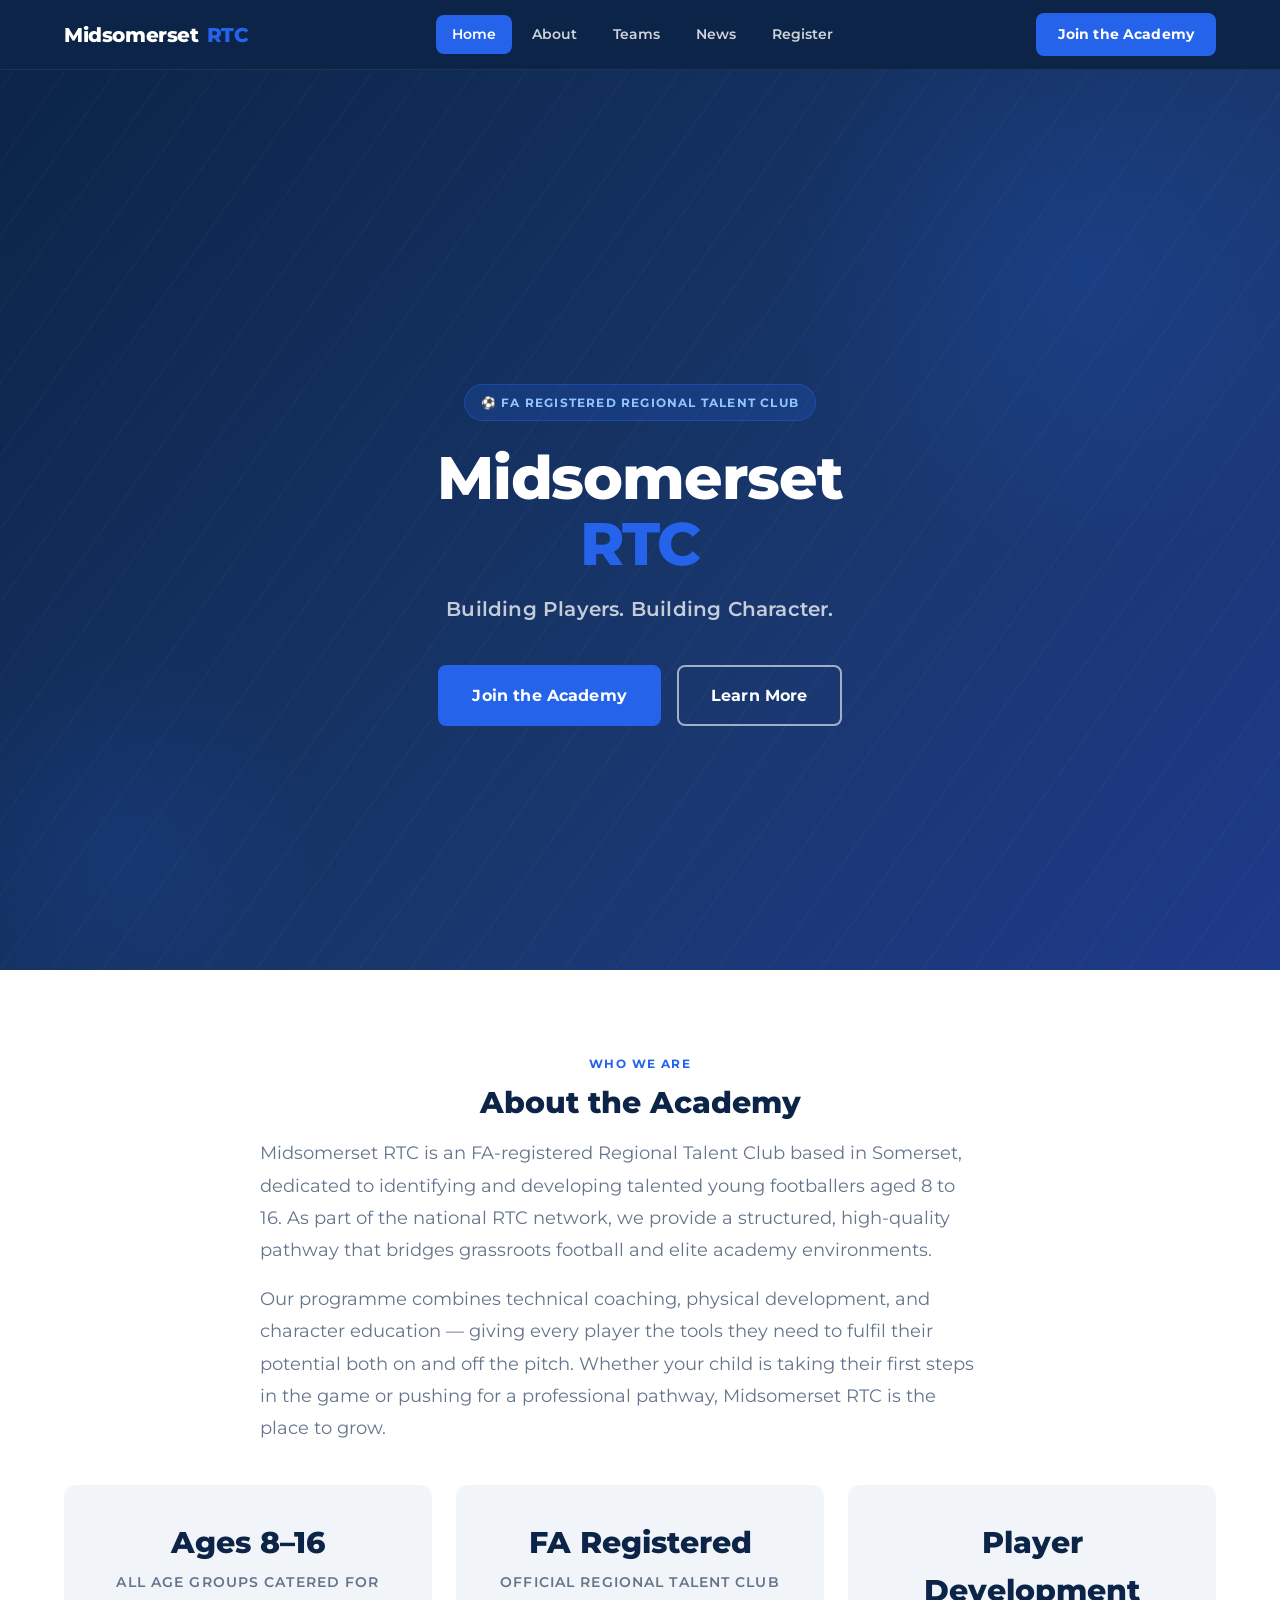
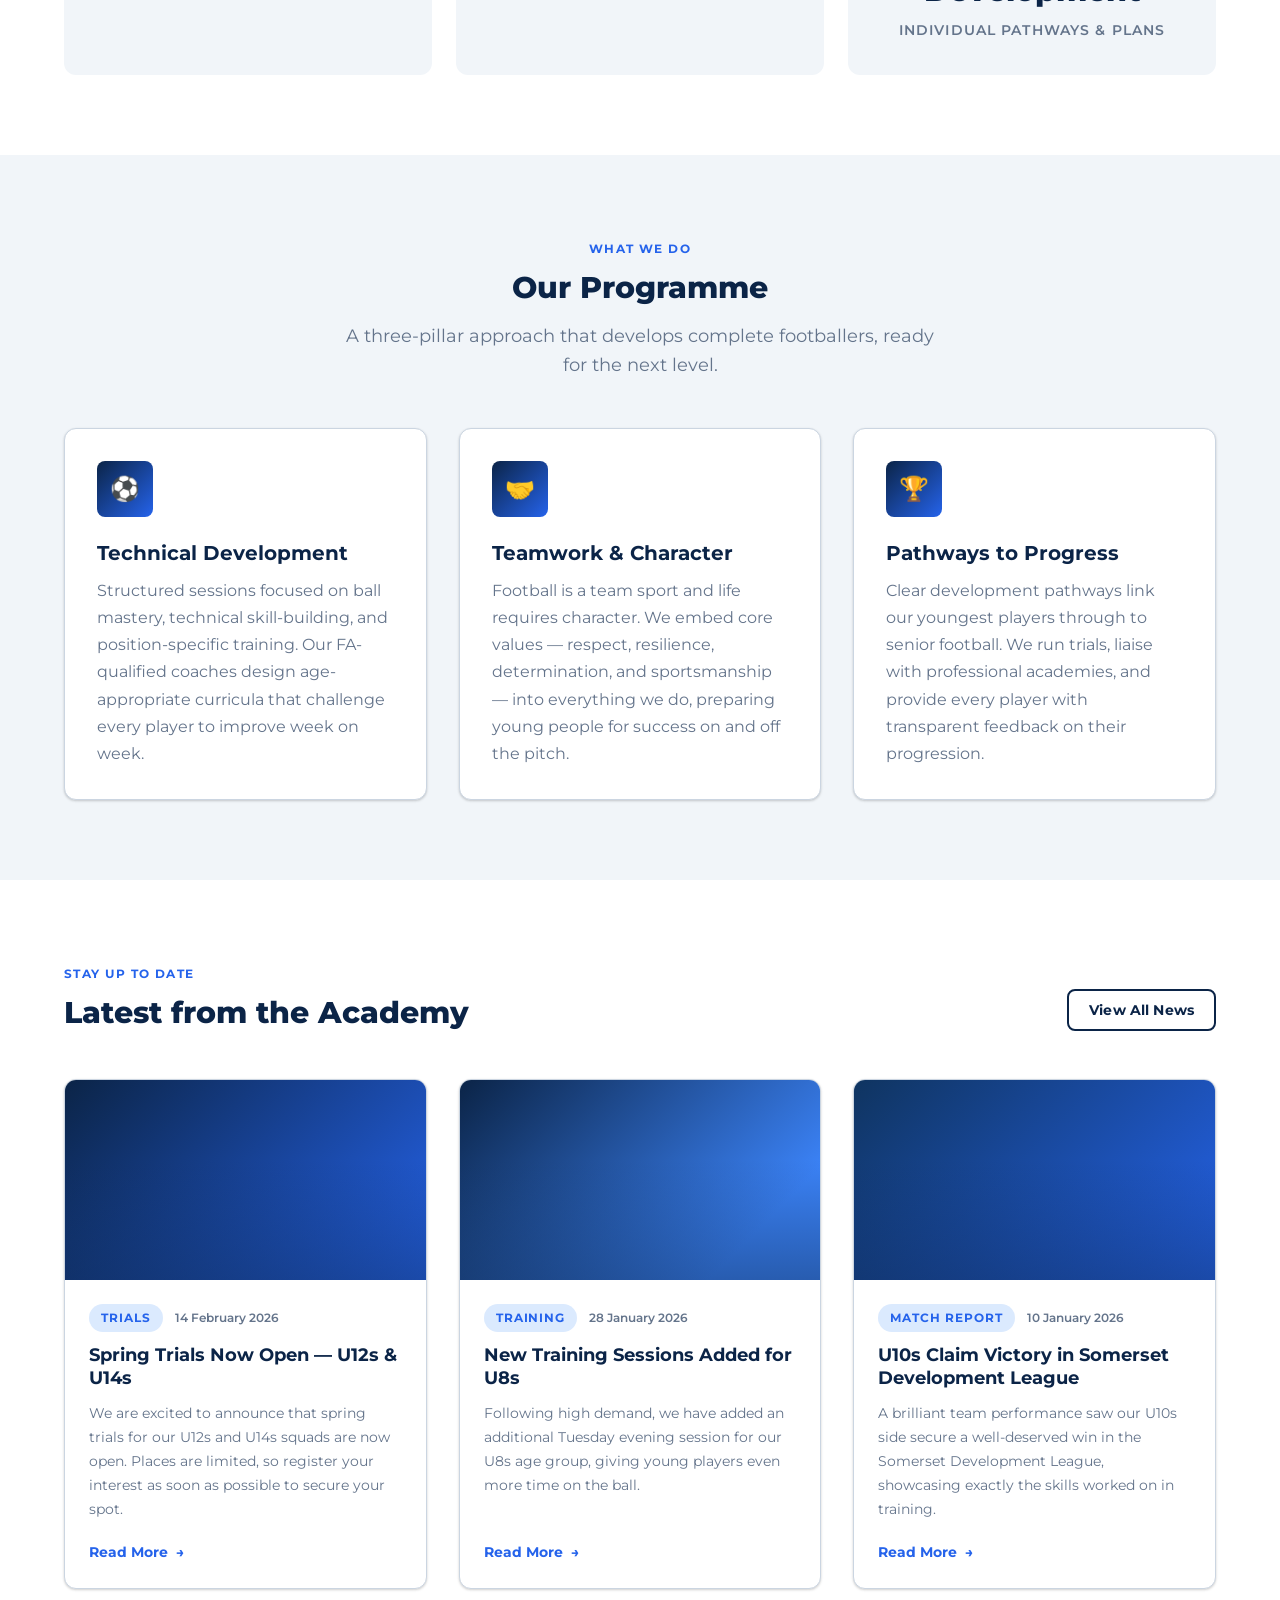
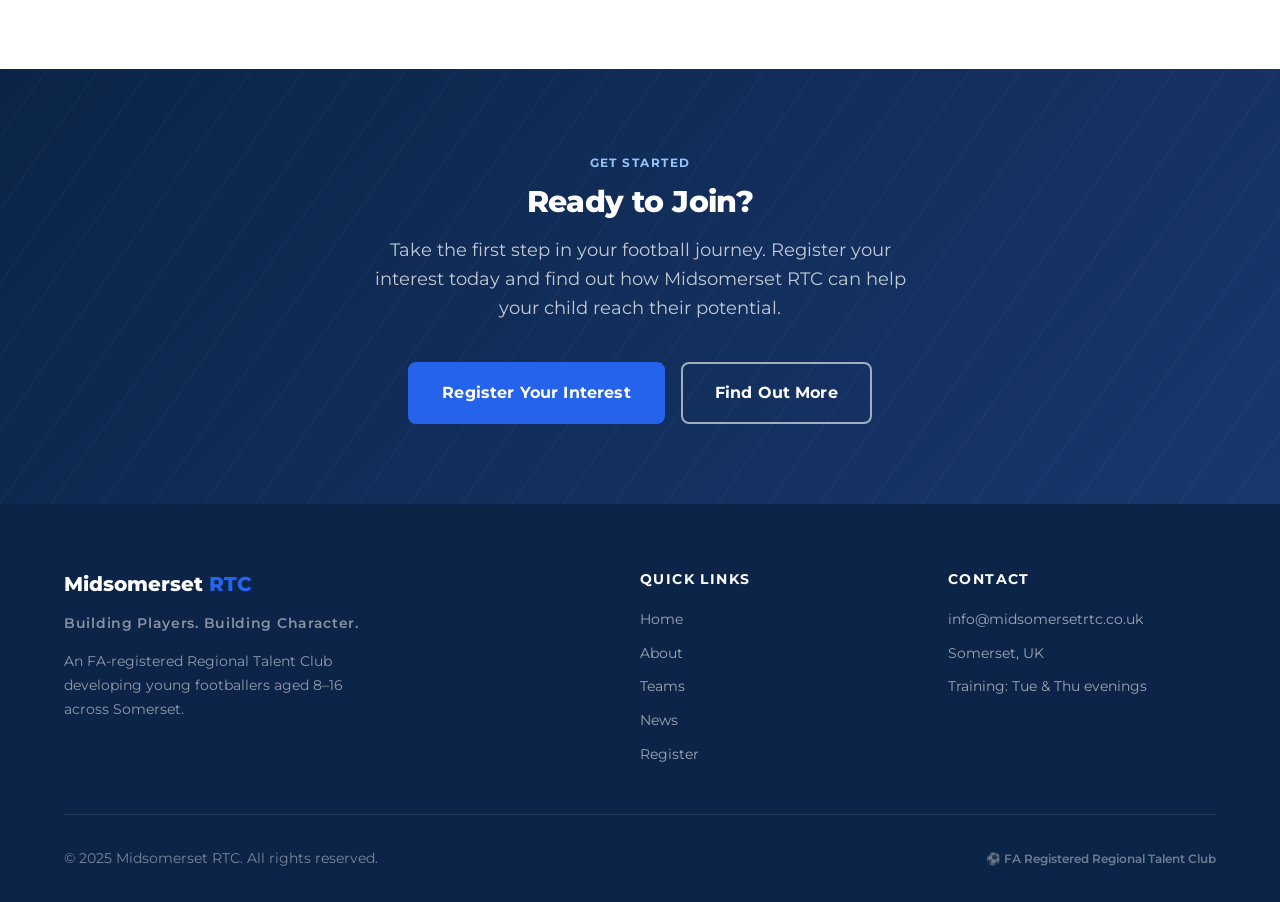
==== index.html @ 8e9b7d21 "Initial commit: Midsomerset RTC website Complete multi-page website for Midsomerset RTC junior footb" ====
<!DOCTYPE html>
<html lang="en">
<head>
  <meta charset="UTF-8" />
  <meta name="viewport" content="width=device-width, initial-scale=1.0" />
  <meta name="description" content="Midsomerset RTC is an FA-registered Regional Talent Club developing young footballers aged 8–16 across Somerset. Building Players. Building Character." />
  <title>Midsomerset RTC — Building Players. Building Character.</title>
  <link rel="stylesheet" href="styles.css" />
</head>
<body>

  <!-- ===================== NAVBAR ===================== -->
  <header>
    <nav class="navbar" role="navigation" aria-label="Main navigation">
      <div class="navbar__inner">
        <a href="index.html" class="navbar__logo">Midsomerset <span>RTC</span></a>

        <ul class="navbar__nav" role="list">
          <li><a href="index.html"   class="navbar__link">Home</a></li>
          <li><a href="about.html"   class="navbar__link">About</a></li>
          <li><a href="teams.html"   class="navbar__link">Teams</a></li>
          <li><a href="news.html"    class="navbar__link">News</a></li>
          <li><a href="contact.html" class="navbar__link">Register</a></li>
        </ul>

        <div class="navbar__cta">
          <a href="contact.html" class="btn-primary btn-sm">Join the Academy</a>
        </div>

        <button
          class="navbar__hamburger"
          aria-label="Toggle mobile menu"
          aria-expanded="false"
          aria-controls="mobile-menu"
        >
          <span></span>
          <span></span>
          <span></span>
        </button>
      </div>
    </nav>

    <!-- Mobile menu -->
    <div id="mobile-menu" class="navbar__mobile-menu" role="menu">
      <a href="index.html"   class="navbar__link" role="menuitem">Home</a>
      <a href="about.html"   class="navbar__link" role="menuitem">About</a>
      <a href="teams.html"   class="navbar__link" role="menuitem">Teams</a>
      <a href="news.html"    class="navbar__link" role="menuitem">News</a>
      <a href="contact.html" class="navbar__link" role="menuitem">Register</a>
      <a href="contact.html" class="btn-primary">Join the Academy</a>
    </div>
  </header>

  <main>

    <!-- ===================== HERO ===================== -->
    <section class="hero" aria-label="Hero">
      <div class="hero__bg"></div>
      <div class="hero__glow"></div>
      <div class="hero__glow hero__glow--2"></div>

      <div class="container">
        <div class="hero__content">
          <div class="hero__badge">&#9917; FA Registered Regional Talent Club</div>

          <h1 class="hero__title">
            Midsomerset
            <span>RTC</span>
          </h1>

          <p class="hero__tagline">Building Players. Building Character.</p>

          <div class="hero__ctas">
            <a href="contact.html" class="btn-primary">Join the Academy</a>
            <a href="about.html"   class="btn-outline">Learn More</a>
          </div>
        </div>
      </div>
    </section>

    <!-- ===================== ABOUT THE ACADEMY ===================== -->
    <section class="section" id="about">
      <div class="container">
        <div class="text-center">
          <span class="section-label">Who We Are</span>
          <h2 class="section-title">About the Academy</h2>
        </div>

        <div style="max-width: 760px; margin-inline: auto; margin-bottom: var(--space-6);">
          <p class="intro-text">
            Midsomerset RTC is an FA-registered Regional Talent Club based in Somerset, dedicated to
            identifying and developing talented young footballers aged 8 to 16. As part of the
            national RTC network, we provide a structured, high-quality pathway that bridges grassroots
            football and elite academy environments.
          </p>
          <p class="intro-text" style="margin-top: var(--space-4);">
            Our programme combines technical coaching, physical development, and character education —
            giving every player the tools they need to fulfil their potential both on and off the pitch.
            Whether your child is taking their first steps in the game or pushing for a professional
            pathway, Midsomerset RTC is the place to grow.
          </p>
        </div>

        <div class="stats-row">
          <div class="stat-box">
            <div class="stat-box__value">Ages 8–16</div>
            <div class="stat-box__label">All Age Groups Catered For</div>
          </div>
          <div class="stat-box">
            <div class="stat-box__value">FA Registered</div>
            <div class="stat-box__label">Official Regional Talent Club</div>
          </div>
          <div class="stat-box">
            <div class="stat-box__value">Player Development</div>
            <div class="stat-box__label">Individual Pathways &amp; Plans</div>
          </div>
        </div>
      </div>
    </section>

    <!-- ===================== OUR PROGRAMME ===================== -->
    <section class="section section--grey" id="programme">
      <div class="container">
        <div class="text-center">
          <span class="section-label">What We Do</span>
          <h2 class="section-title">Our Programme</h2>
          <p class="section-subtitle">
            A three-pillar approach that develops complete footballers, ready for the next level.
          </p>
        </div>

        <div class="grid-3">
          <div class="card">
            <div class="card__icon" aria-hidden="true">&#9917;</div>
            <h3 class="card__title">Technical Development</h3>
            <p class="card__text">
              Structured sessions focused on ball mastery, technical skill-building, and position-specific
              training. Our FA-qualified coaches design age-appropriate curricula that challenge every
              player to improve week on week.
            </p>
          </div>

          <div class="card">
            <div class="card__icon" aria-hidden="true">&#129309;</div>
            <h3 class="card__title">Teamwork &amp; Character</h3>
            <p class="card__text">
              Football is a team sport and life requires character. We embed core values — respect,
              resilience, determination, and sportsmanship — into everything we do, preparing young
              people for success on and off the pitch.
            </p>
          </div>

          <div class="card">
            <div class="card__icon" aria-hidden="true">&#127942;</div>
            <h3 class="card__title">Pathways to Progress</h3>
            <p class="card__text">
              Clear development pathways link our youngest players through to senior football.
              We run trials, liaise with professional academies, and provide every player with
              transparent feedback on their progression.
            </p>
          </div>
        </div>
      </div>
    </section>

    <!-- ===================== LATEST NEWS ===================== -->
    <section class="section" id="news">
      <div class="container">
        <div style="display: flex; align-items: flex-end; justify-content: space-between; flex-wrap: wrap; gap: var(--space-4); margin-bottom: var(--space-12);">
          <div>
            <span class="section-label">Stay Up to Date</span>
            <h2 class="section-title" style="margin-bottom: 0;">Latest from the Academy</h2>
          </div>
          <a href="news.html" class="btn-outline--dark btn-outline btn-sm">View All News</a>
        </div>

        <div class="news-grid" style="grid-template-columns: 1fr;">
          <!-- News preview cards — 3 items on home page -->
          <div style="display: grid; grid-template-columns: 1fr; gap: var(--space-8);" class="home-news-grid">

            <article class="news-card">
              <div class="news-card__image news-card__image--variant-1" aria-hidden="true"></div>
              <div class="news-card__body">
                <div class="news-card__meta">
                  <span class="news-card__tag">Trials</span>
                  <time class="news-card__date" datetime="2026-02-14">14 February 2026</time>
                </div>
                <h3 class="news-card__title">Spring Trials Now Open — U12s &amp; U14s</h3>
                <p class="news-card__excerpt">
                  We are excited to announce that spring trials for our U12s and U14s squads are now open.
                  Places are limited, so register your interest as soon as possible to secure your spot.
                </p>
                <a href="news.html" class="news-card__link">Read More</a>
              </div>
            </article>

            <article class="news-card">
              <div class="news-card__image news-card__image--variant-3" aria-hidden="true"></div>
              <div class="news-card__body">
                <div class="news-card__meta">
                  <span class="news-card__tag">Training</span>
                  <time class="news-card__date" datetime="2026-01-28">28 January 2026</time>
                </div>
                <h3 class="news-card__title">New Training Sessions Added for U8s</h3>
                <p class="news-card__excerpt">
                  Following high demand, we have added an additional Tuesday evening session for our
                  U8s age group, giving young players even more time on the ball.
                </p>
                <a href="news.html" class="news-card__link">Read More</a>
              </div>
            </article>

            <article class="news-card">
              <div class="news-card__image news-card__image--variant-5" aria-hidden="true"></div>
              <div class="news-card__body">
                <div class="news-card__meta">
                  <span class="news-card__tag">Match Report</span>
                  <time class="news-card__date" datetime="2026-01-10">10 January 2026</time>
                </div>
                <h3 class="news-card__title">U10s Claim Victory in Somerset Development League</h3>
                <p class="news-card__excerpt">
                  A brilliant team performance saw our U10s side secure a well-deserved win in
                  the Somerset Development League, showcasing exactly the skills worked on in training.
                </p>
                <a href="news.html" class="news-card__link">Read More</a>
              </div>
            </article>

          </div>
        </div>
      </div>
    </section>

    <!-- ===================== CTA STRIP ===================== -->
    <section class="cta-strip" aria-label="Join the Academy">
      <div class="container">
        <div class="cta-strip__content">
          <span class="section-label" style="color: #93c5fd;">Get Started</span>
          <h2 class="cta-strip__title">Ready to Join?</h2>
          <p class="cta-strip__text">
            Take the first step in your football journey. Register your interest today and
            find out how Midsomerset RTC can help your child reach their potential.
          </p>
          <div class="cta-strip__buttons">
            <a href="contact.html" class="btn-primary">Register Your Interest</a>
            <a href="about.html"   class="btn-outline">Find Out More</a>
          </div>
        </div>
      </div>
    </section>

  </main>

  <!-- ===================== FOOTER ===================== -->
  <footer class="footer" role="contentinfo">
    <div class="container">
      <div class="footer__top">
        <div class="footer__brand">
          <div class="footer__logo">Midsomerset <span>RTC</span></div>
          <div class="footer__tagline">Building Players. Building Character.</div>
          <p class="footer__desc">
            An FA-registered Regional Talent Club developing young footballers aged
            8–16 across Somerset.
          </p>
        </div>

        <div>
          <div class="footer__nav-title">Quick Links</div>
          <ul class="footer__nav-links" role="list">
            <li><a href="index.html"   class="footer__nav-link">Home</a></li>
            <li><a href="about.html"   class="footer__nav-link">About</a></li>
            <li><a href="teams.html"   class="footer__nav-link">Teams</a></li>
            <li><a href="news.html"    class="footer__nav-link">News</a></li>
            <li><a href="contact.html" class="footer__nav-link">Register</a></li>
          </ul>
        </div>

        <div>
          <div class="footer__nav-title">Contact</div>
          <ul class="footer__nav-links" role="list">
            <li><a href="mailto:info@midsomersetrtc.co.uk" class="footer__nav-link">info@midsomersetrtc.co.uk</a></li>
            <li><span class="footer__nav-link" style="cursor: default;">Somerset, UK</span></li>
            <li><span class="footer__nav-link" style="cursor: default;">Training: Tue &amp; Thu evenings</span></li>
          </ul>
        </div>
      </div>

      <div class="footer__bottom">
        <p class="footer__copy">&copy; 2025 Midsomerset RTC. All rights reserved.</p>
        <span class="footer__badge">&#9917; FA Registered Regional Talent Club</span>
      </div>
    </div>
  </footer>

  <style>
    @media (min-width: 768px) {
      .home-news-grid {
        grid-template-columns: repeat(3, 1fr) !important;
      }
    }
  </style>

  <script src="script.js"></script>
</body>
</html>
---- styles.css ----
/* ============================================================
   Midsomerset RTC — styles.css
   ============================================================ */

/* ── Google Fonts ── */
@import url('https://fonts.googleapis.com/css2?family=Montserrat:wght@400;600;700;800&display=swap');

/* ── CSS Custom Properties ── */
:root {
  /* Colours */
  --color-navy-deep:  #0B2447;
  --color-navy-mid:   #19376D;
  --color-blue:       #2563EB;
  --color-black:      #0a0a0a;
  --color-white:      #FFFFFF;
  --color-grey-light: #F1F5F9;
  --color-grey-mid:   #CBD5E1;
  --color-grey-text:  #64748B;
  --color-blue-light: #DBEAFE;

  /* Typography */
  --font-family: 'Montserrat', sans-serif;
  --font-size-xs:   0.75rem;
  --font-size-sm:   0.875rem;
  --font-size-base: 1rem;
  --font-size-lg:   1.125rem;
  --font-size-xl:   1.25rem;
  --font-size-2xl:  1.5rem;
  --font-size-3xl:  1.875rem;
  --font-size-4xl:  2.25rem;
  --font-size-5xl:  3rem;
  --font-size-6xl:  3.75rem;

  /* Spacing */
  --space-1:  0.25rem;
  --space-2:  0.5rem;
  --space-3:  0.75rem;
  --space-4:  1rem;
  --space-5:  1.25rem;
  --space-6:  1.5rem;
  --space-8:  2rem;
  --space-10: 2.5rem;
  --space-12: 3rem;
  --space-16: 4rem;
  --space-20: 5rem;
  --space-24: 6rem;

  /* Borders */
  --radius-sm:  4px;
  --radius-md:  8px;
  --radius-lg:  12px;
  --radius-xl:  16px;
  --radius-full: 9999px;

  /* Shadows */
  --shadow-sm: 0 1px 3px rgba(0,0,0,0.12), 0 1px 2px rgba(0,0,0,0.08);
  --shadow-md: 0 4px 12px rgba(0,0,0,0.15);
  --shadow-lg: 0 10px 30px rgba(0,0,0,0.2);

  /* Transitions */
  --transition-fast:   150ms ease;
  --transition-normal: 250ms ease;
  --transition-slow:   400ms ease;

  /* Navbar height */
  --navbar-height: 70px;
}

/* ============================================================
   Reset & Base
   ============================================================ */
*, *::before, *::after {
  box-sizing: border-box;
  margin: 0;
  padding: 0;
}

html {
  scroll-behavior: smooth;
  font-size: 16px;
}

body {
  font-family: var(--font-family);
  font-size: var(--font-size-base);
  font-weight: 400;
  line-height: 1.6;
  color: var(--color-black);
  background-color: var(--color-white);
  -webkit-font-smoothing: antialiased;
  -moz-osx-font-smoothing: grayscale;
}

img {
  max-width: 100%;
  height: auto;
  display: block;
}

a {
  color: inherit;
  text-decoration: none;
}

ul, ol {
  list-style: none;
}

button {
  font-family: var(--font-family);
  cursor: pointer;
  border: none;
  background: none;
}

input, textarea, select {
  font-family: var(--font-family);
  font-size: var(--font-size-base);
}

h1, h2, h3, h4, h5, h6 {
  line-height: 1.2;
  font-weight: 700;
}

/* ============================================================
   Utilities
   ============================================================ */
.container {
  width: 100%;
  max-width: 1200px;
  margin-inline: auto;
  padding-inline: var(--space-6);
}

.section {
  padding-block: var(--space-20);
}

.section--grey {
  background-color: var(--color-grey-light);
}

.section--dark {
  background-color: var(--color-navy-deep);
  color: var(--color-white);
}

.section-label {
  display: inline-block;
  font-size: var(--font-size-xs);
  font-weight: 700;
  letter-spacing: 0.12em;
  text-transform: uppercase;
  color: var(--color-blue);
  margin-bottom: var(--space-3);
}

.section--dark .section-label {
  color: var(--color-blue-light);
}

.section-title {
  font-size: var(--font-size-3xl);
  font-weight: 800;
  color: var(--color-navy-deep);
  margin-bottom: var(--space-4);
}

.section--dark .section-title {
  color: var(--color-white);
}

.section-subtitle {
  font-size: var(--font-size-lg);
  color: var(--color-grey-text);
  max-width: 600px;
  margin-bottom: var(--space-12);
}

.section--dark .section-subtitle {
  color: rgba(255,255,255,0.75);
}

.text-center {
  text-align: center;
}

.text-center .section-subtitle {
  margin-inline: auto;
}

/* Grid helpers */
.grid-2 {
  display: grid;
  grid-template-columns: 1fr;
  gap: var(--space-8);
}

.grid-3 {
  display: grid;
  grid-template-columns: 1fr;
  gap: var(--space-8);
}

.grid-4 {
  display: grid;
  grid-template-columns: 1fr;
gap: var(--space-6);
}

/* ============================================================
   Navbar
   ============================================================ */
.navbar {
  position: fixed;
  top: 0;
  left: 0;
  right: 0;
  z-index: 1000;
  height: var(--navbar-height);
  background-color: var(--color-navy-deep);
  border-bottom: 1px solid rgba(255,255,255,0.08);
  transition: box-shadow var(--transition-normal),
              background-color var(--transition-normal);
}

.navbar.scrolled {
  background-color: rgba(11, 36, 71, 0.97);
  box-shadow: 0 4px 20px rgba(0,0,0,0.35);
}

.navbar__inner {
  display: flex;
  align-items: center;
  justify-content: space-between;
  height: 100%;
  padding-inline: var(--space-6);
  max-width: 1200px;
  margin-inline: auto;
}

.navbar__logo {
  font-size: var(--font-size-xl);
  font-weight: 800;
  color: var(--color-white);
  letter-spacing: -0.02em;
  text-decoration: none;
  display: flex;
  align-items: center;
  gap: var(--space-2);
}

.navbar__logo span {
  color: var(--color-blue);
}

.navbar__nav {
  display: none;
  align-items: center;
  gap: var(--space-1);
}

.navbar__link {
  display: block;
  padding: var(--space-2) var(--space-4);
  font-size: var(--font-size-sm);
  font-weight: 600;
  color: rgba(255,255,255,0.8);
  border-radius: var(--radius-md);
  transition: color var(--transition-fast),
              background-color var(--transition-fast);
  text-decoration: none;
}

.navbar__link:hover {
  color: var(--color-white);
  background-color: rgba(255,255,255,0.1);
}

.navbar__link.active {
  color: var(--color-white);
  background-color: var(--color-blue);
}

.navbar__cta {
  display: none;
}

.navbar__cta .btn-primary {
  padding: var(--space-2) var(--space-5);
  font-size: var(--font-size-sm);
}

/* Hamburger */
.navbar__hamburger {
  display: flex;
  flex-direction: column;
  justify-content: center;
  align-items: center;
  gap: 5px;
  width: 40px;
  height: 40px;
  cursor: pointer;
  background: none;
  border: none;
  padding: var(--space-2);
  border-radius: var(--radius-md);
  transition: background-color var(--transition-fast);
}

.navbar__hamburger:hover {
  background-color: rgba(255,255,255,0.1);
}

.navbar__hamburger span {
  display: block;
  width: 22px;
  height: 2px;
  background-color: var(--color-white);
  border-radius: 2px;
  transition: transform var(--transition-normal),
              opacity var(--transition-normal);
  transform-origin: center;
}

.navbar__hamburger.open span:nth-child(1) {
  transform: translateY(7px) rotate(45deg);
}

.navbar__hamburger.open span:nth-child(2) {
  opacity: 0;
  transform: scaleX(0);
}

.navbar__hamburger.open span:nth-child(3) {
  transform: translateY(-7px) rotate(-45deg);
}

/* Mobile menu */
.navbar__mobile-menu {
  display: none;
  position: fixed;
  top: var(--navbar-height);
  left: 0;
  right: 0;
  background-color: var(--color-navy-deep);
  border-top: 1px solid rgba(255,255,255,0.1);
  padding: var(--space-4) var(--space-6);
  flex-direction: column;
  gap: var(--space-1);
  box-shadow: 0 8px 20px rgba(0,0,0,0.3);
  z-index: 999;
}

.navbar__mobile-menu.open {
  display: flex;
}

.navbar__mobile-menu .navbar__link {
  padding: var(--space-3) var(--space-4);
  font-size: var(--font-size-base);
  border-radius: var(--radius-md);
}

.navbar__mobile-menu .btn-primary {
  margin-top: var(--space-3);
  text-align: center;
  padding: var(--space-3) var(--space-6);
}

/* Page offset for fixed navbar */
main {
  padding-top: var(--navbar-height);
}

/* ============================================================
   Buttons
   ============================================================ */
.btn-primary,
.btn-secondary,
.btn-outline {
  display: inline-flex;
  align-items: center;
  justify-content: center;
  gap: var(--space-2);
  padding: var(--space-4) var(--space-8);
  font-size: var(--font-size-base);
  font-weight: 700;
  border-radius: var(--radius-md);
  transition: transform var(--transition-fast),
              box-shadow var(--transition-fast),
              background-color var(--transition-fast),
              color var(--transition-fast),
              border-color var(--transition-fast);
  letter-spacing: 0.01em;
  cursor: pointer;
  text-decoration: none;
  border: 2px solid transparent;
}

.btn-primary {
  background-color: var(--color-blue);
  color: var(--color-white);
  border-color: var(--color-blue);
}

.btn-primary:hover {
  background-color: #1d4ed8;
  border-color: #1d4ed8;
  transform: translateY(-2px);
  box-shadow: 0 6px 20px rgba(37,99,235,0.4);
}

.btn-secondary {
  background-color: var(--color-white);
  color: var(--color-navy-deep);
  border-color: var(--color-white);
}

.btn-secondary:hover {
  background-color: var(--color-grey-light);
  border-color: var(--color-grey-light);
  transform: translateY(-2px);
  box-shadow: var(--shadow-md);
}

.btn-outline {
  background-color: transparent;
  color: var(--color-white);
  border-color: rgba(255,255,255,0.6);
}

.btn-outline:hover {
  background-color: rgba(255,255,255,0.1);
  border-color: var(--color-white);
  transform: translateY(-2px);
}

.btn-outline--dark {
  color: var(--color-navy-deep);
  border-color: var(--color-navy-deep);
}

.btn-outline--dark:hover {
  background-color: var(--color-navy-deep);
  color: var(--color-white);
}

.btn-sm {
  padding: var(--space-2) var(--space-5);
  font-size: var(--font-size-sm);
}

/* ============================================================
   Hero — Full viewport (Home)
   ============================================================ */
.hero {
  position: relative;
  min-height: 100vh;
  display: flex;
  align-items: center;
  background-color: var(--color-navy-deep);
  overflow: hidden;
  padding-top: var(--navbar-height);
}

.hero__bg {
  position: absolute;
  inset: 0;
  background:
    repeating-linear-gradient(
      -55deg,
      transparent,
      transparent 40px,
      rgba(255,255,255,0.018) 40px,
      rgba(255,255,255,0.018) 42px
    ),
    linear-gradient(135deg, var(--color-navy-deep) 0%, var(--color-navy-mid) 60%, #1e3a8a 100%);
  z-index: 0;
}

.hero__glow {
  position: absolute;
  width: 600px;
  height: 600px;
  border-radius: 50%;
  background: radial-gradient(circle, rgba(37,99,235,0.18) 0%, transparent 70%);
  top: -100px;
  right: -100px;
  z-index: 0;
}

.hero__glow--2 {
  width: 400px;
  height: 400px;
  bottom: -80px;
  left: -80px;
  top: auto;
  right: auto;
  background: radial-gradient(circle, rgba(37,99,235,0.12) 0%, transparent 70%);
}

.hero__content {
  position: relative;
  z-index: 1;
  text-align: center;
  padding-block: var(--space-20);
}

.hero__badge {
  display: inline-flex;
  align-items: center;
  gap: var(--space-2);
  background-color: rgba(37,99,235,0.2);
  border: 1px solid rgba(37,99,235,0.4);
  color: #93c5fd;
  font-size: var(--font-size-xs);
  font-weight: 700;
  letter-spacing: 0.1em;
  text-transform: uppercase;
  padding: var(--space-2) var(--space-4);
  border-radius: var(--radius-full);
  margin-bottom: var(--space-6);
}

.hero__title {
  font-size: var(--font-size-4xl);
  font-weight: 800;
  color: var(--color-white);
  line-height: 1.1;
  margin-bottom: var(--space-4);
  letter-spacing: -0.02em;
}

.hero__title span {
  color: var(--color-blue);
  display: block;
}

.hero__tagline {
  font-size: var(--font-size-xl);
  font-weight: 600;
  color: rgba(255,255,255,0.75);
  margin-bottom: var(--space-10);
  letter-spacing: 0.01em;
}

.hero__ctas {
  display: flex;
  flex-direction: column;
  gap: var(--space-4);
  align-items: center;
}

/* ============================================================
   Hero — Page variant (inner pages)
   ============================================================ */
.page-hero {
  position: relative;
  height: 400px;
  display: flex;
  align-items: center;
  background-color: var(--color-navy-deep);
  overflow: hidden;
}

.page-hero__bg {
  position: absolute;
  inset: 0;
  background:
    repeating-linear-gradient(
      -55deg,
      transparent,
      transparent 40px,
      rgba(255,255,255,0.018) 40px,
      rgba(255,255,255,0.018) 42px
    ),
    linear-gradient(135deg, var(--color-navy-deep) 0%, var(--color-navy-mid) 100%);
  z-index: 0;
}

.page-hero__content {
  position: relative;
  z-index: 1;
}

.page-hero__label {
  display: inline-block;
  font-size: var(--font-size-xs);
  font-weight: 700;
  letter-spacing: 0.12em;
  text-transform: uppercase;
  color: #93c5fd;
  margin-bottom: var(--space-3);
}

.page-hero__title {
  font-size: var(--font-size-4xl);
  font-weight: 800;
  color: var(--color-white);
  letter-spacing: -0.02em;
  line-height: 1.1;
}

.page-hero__subtitle {
  font-size: var(--font-size-lg);
  color: rgba(255,255,255,0.7);
  margin-top: var(--space-4);
  max-width: 560px;
}

/* ============================================================
   Stat Boxes
   ============================================================ */
.stats-row {
  display: grid;
  grid-template-columns: 1fr;
  gap: var(--space-6);
  margin-top: var(--space-10);
}

.stat-box {
  background-color: var(--color-grey-light);
  border-radius: var(--radius-lg);
  padding: var(--space-8) var(--space-6);
  text-align: center;
  border: 2px solid transparent;
  transition: border-color var(--transition-normal),
              transform var(--transition-normal);
}

.stat-box:hover {
  border-color: var(--color-blue);
  transform: translateY(-4px);
}

.stat-box__value {
  font-size: var(--font-size-3xl);
  font-weight: 800;
  color: var(--color-navy-deep);
  margin-bottom: var(--space-1);
}

.stat-box__label {
  font-size: var(--font-size-sm);
  font-weight: 600;
  color: var(--color-grey-text);
  text-transform: uppercase;
  letter-spacing: 0.08em;
}

/* ============================================================
   Cards — Programme / Feature
   ============================================================ */
.card {
  background-color: var(--color-white);
  border-radius: var(--radius-lg);
  padding: var(--space-8);
  box-shadow: var(--shadow-sm);
  border: 1px solid var(--color-grey-mid);
  transition: transform var(--transition-normal),
              box-shadow var(--transition-normal),
              border-color var(--transition-normal);
}

.card:hover {
  transform: translateY(-6px);
  box-shadow: var(--shadow-lg);
  border-color: var(--color-blue);
}

.card__icon {
  width: 56px;
  height: 56px;
  border-radius: var(--radius-md);
  background: linear-gradient(135deg, var(--color-navy-deep), var(--color-blue));
  display: flex;
  align-items: center;
  justify-content: center;
  margin-bottom: var(--space-6);
  font-size: 1.5rem;
}

.card__title {
  font-size: var(--font-size-xl);
  font-weight: 700;
  color: var(--color-navy-deep);
  margin-bottom: var(--space-3);
}

.card__text {
  font-size: var(--font-size-base);
  color: var(--color-grey-text);
  line-height: 1.7;
}

/* Dark card variant */
.card--dark {
  background-color: var(--color-navy-mid);
  border-color: rgba(255,255,255,0.1);
  color: var(--color-white);
}

.card--dark .card__title {
  color: var(--color-white);
}

.card--dark .card__text {
  color: rgba(255,255,255,0.7);
}

.card--dark:hover {
  border-color: var(--color-blue);
  background-color: #1e437d;
}

/* ============================================================
   News / Article Cards
   ============================================================ */
.news-grid {
  display: grid;
  grid-template-columns: 1fr;
  gap: var(--space-8);
}

.news-card {
  background-color: var(--color-white);
  border-radius: var(--radius-lg);
  overflow: hidden;
  box-shadow: var(--shadow-sm);
  border: 1px solid var(--color-grey-mid);
  transition: transform var(--transition-normal),
              box-shadow var(--transition-normal);
  display: flex;
  flex-direction: column;
}

.news-card:hover {
  transform: translateY(-6px);
  box-shadow: var(--shadow-lg);
}

.news-card__image {
  height: 200px;
  background: linear-gradient(135deg, var(--color-navy-deep) 0%, var(--color-blue) 100%);
  position: relative;
  overflow: hidden;
}

.news-card__image::after {
  content: '';
  position: absolute;
  inset: 0;
  background: linear-gradient(to top, rgba(11,36,71,0.4) 0%, transparent 60%);
}

.news-card__image--variant-1 {
  background: linear-gradient(135deg, #0B2447 0%, #2563EB 100%);
}

.news-card__image--variant-2 {
  background: linear-gradient(135deg, #19376D 0%, #1d4ed8 100%);
}

.news-card__image--variant-3 {
  background: linear-gradient(135deg, #0B2447 0%, #3b82f6 80%);
}

.news-card__image--variant-4 {
  background: linear-gradient(135deg, #19376D 0%, #2563EB 60%, #0B2447 100%);
}

.news-card__image--variant-5 {
  background: linear-gradient(135deg, #0f3460 0%, #2563EB 100%);
}

.news-card__image--variant-6 {
  background: linear-gradient(135deg, #0B2447 30%, #1d4ed8 100%);
}

.news-card__body {
  padding: var(--space-6);
  display: flex;
  flex-direction: column;
  flex: 1;
}

.news-card__meta {
  display: flex;
  align-items: center;
  gap: var(--space-3);
  margin-bottom: var(--space-3);
  flex-wrap: wrap;
}

.news-card__tag {
  display: inline-block;
  font-size: var(--font-size-xs);
  font-weight: 700;
  letter-spacing: 0.08em;
  text-transform: uppercase;
  padding: var(--space-1) var(--space-3);
  border-radius: var(--radius-full);
  background-color: var(--color-blue-light);
  color: var(--color-blue);
}

.news-card__date {
  font-size: var(--font-size-xs);
  color: var(--color-grey-text);
  font-weight: 600;
}

.news-card__title {
  font-size: var(--font-size-lg);
  font-weight: 700;
  color: var(--color-navy-deep);
  margin-bottom: var(--space-3);
  line-height: 1.3;
}

.news-card__excerpt {
  font-size: var(--font-size-sm);
  color: var(--color-grey-text);
  line-height: 1.7;
  flex: 1;
  margin-bottom: var(--space-5);
}

.news-card__link {
  display: inline-flex;
  align-items: center;
  gap: var(--space-2);
  font-size: var(--font-size-sm);
  font-weight: 700;
  color: var(--color-blue);
  text-decoration: none;
  transition: gap var(--transition-fast), color var(--transition-fast);
}

.news-card__link:hover {
  gap: var(--space-3);
  color: #1d4ed8;
}

.news-card__link::after {
  content: '→';
}

/* ============================================================
   Team Cards
   ============================================================ */
.team-card {
  background-color: var(--color-white);
  border-radius: var(--radius-lg);
  overflow: hidden;
  box-shadow: var(--shadow-sm);
  border: 1px solid var(--color-grey-mid);
  transition: transform var(--transition-normal),
              box-shadow var(--transition-normal),
              border-color var(--transition-normal);
}

.team-card:hover {
  transform: translateY(-6px);
  box-shadow: var(--shadow-lg);
  border-color: var(--color-blue);
}

.team-card__header {
  background: linear-gradient(135deg, var(--color-navy-deep), var(--color-navy-mid));
  padding: var(--space-8) var(--space-6);
  text-align: center;
}

.team-card__age {
  font-size: var(--font-size-3xl);
  font-weight: 800;
  color: var(--color-white);
  letter-spacing: -0.02em;
}

.team-card__body {
  padding: var(--space-6);
}

.team-card__training {
  display: flex;
  align-items: center;
  gap: var(--space-2);
  font-size: var(--font-size-sm);
  font-weight: 600;
  color: var(--color-blue);
  margin-bottom: var(--space-4);
  padding: var(--space-2) var(--space-3);
  background-color: var(--color-blue-light);
  border-radius: var(--radius-sm);
  width: fit-content;
}

.team-card__desc {
  font-size: var(--font-size-sm);
  color: var(--color-grey-text);
  line-height: 1.7;
  margin-bottom: var(--space-6);
}

/* ============================================================
   Coach Cards
   ============================================================ */
.coach-card {
  background-color: var(--color-white);
  border-radius: var(--radius-lg);
  padding: var(--space-8);
  text-align: center;
  box-shadow: var(--shadow-sm);
  border: 1px solid var(--color-grey-mid);
  transition: transform var(--transition-normal),
              box-shadow var(--transition-normal);
}

.coach-card:hover {
  transform: translateY(-4px);
  box-shadow: var(--shadow-lg);
}

.coach-card__avatar {
  width: 100px;
  height: 100px;
  border-radius: 50%;
  background: linear-gradient(135deg, var(--color-navy-deep), var(--color-blue));
  margin: 0 auto var(--space-5);
  display: flex;
  align-items: center;
  justify-content: center;
  font-size: 2.5rem;
  color: var(--color-white);
  font-weight: 700;
  border: 4px solid var(--color-blue-light);
}

.coach-card__name {
  font-size: var(--font-size-xl);
  font-weight: 700;
  color: var(--color-navy-deep);
  margin-bottom: var(--space-1);
}

.coach-card__role {
  font-size: var(--font-size-sm);
  font-weight: 600;
  color: var(--color-blue);
  text-transform: uppercase;
  letter-spacing: 0.08em;
  margin-bottom: var(--space-4);
}

.coach-card__bio {
  font-size: var(--font-size-sm);
  color: var(--color-grey-text);
  line-height: 1.7;
}

/* ============================================================
   CTA Strip
   ============================================================ */
.cta-strip {
  background: linear-gradient(135deg, var(--color-navy-deep), var(--color-navy-mid));
  padding-block: var(--space-20);
  text-align: center;
  position: relative;
  overflow: hidden;
}

.cta-strip::before {
  content: '';
  position: absolute;
  inset: 0;
  background:
    repeating-linear-gradient(
      -55deg,
      transparent,
      transparent 40px,
      rgba(255,255,255,0.02) 40px,
      rgba(255,255,255,0.02) 42px
    );
}

.cta-strip__content {
  position: relative;
  z-index: 1;
}

.cta-strip__title {
  font-size: var(--font-size-3xl);
  font-weight: 800;
  color: var(--color-white);
  margin-bottom: var(--space-4);
  letter-spacing: -0.02em;
}

.cta-strip__text {
  font-size: var(--font-size-lg);
  color: rgba(255,255,255,0.75);
  max-width: 560px;
  margin-inline: auto;
  margin-bottom: var(--space-10);
}

.cta-strip__buttons {
  display: flex;
  flex-direction: column;
  gap: var(--space-4);
  align-items: center;
}

/* ============================================================
   About — Story Section
   ============================================================ */
.story-image {
  width: 100%;
  min-height: 350px;
  border-radius: var(--radius-xl);
  background: linear-gradient(135deg, var(--color-navy-deep), var(--color-navy-mid));
  display: flex;
  flex-direction: column;
  align-items: center;
  justify-content: center;
  gap: var(--space-3);
  color: rgba(255,255,255,0.5);
  font-size: var(--font-size-sm);
  font-weight: 600;
  letter-spacing: 0.08em;
  text-transform: uppercase;
}

.story-image__icon {
  font-size: 3rem;
  opacity: 0.4;
}

/* ============================================================
   Offer List
   ============================================================ */
.offer-list {
  display: grid;
  grid-template-columns: 1fr;
  gap: var(--space-4);
}

.offer-item {
  display: flex;
  align-items: flex-start;
  gap: var(--space-4);
  padding: var(--space-5) var(--space-6);
  background-color: var(--color-white);
  border-radius: var(--radius-md);
  border: 1px solid var(--color-grey-mid);
  transition: border-color var(--transition-normal),
              box-shadow var(--transition-normal);
}

.offer-item:hover {
  border-color: var(--color-blue);
  box-shadow: var(--shadow-sm);
}

.offer-item__icon {
  width: 44px;
  height: 44px;
  min-width: 44px;
  border-radius: var(--radius-md);
  background: linear-gradient(135deg, var(--color-navy-deep), var(--color-blue));
  display: flex;
  align-items: center;
  justify-content: center;
  font-size: 1.1rem;
}

.offer-item__text {
  font-size: var(--font-size-base);
  font-weight: 600;
  color: var(--color-navy-deep);
}

.offer-item__sub {
  font-size: var(--font-size-sm);
  color: var(--color-grey-text);
  margin-top: var(--space-1);
}

/* ============================================================
   Contact / Form
   ============================================================ */
.contact-layout {
  display: grid;
  grid-template-columns: 1fr;
  gap: var(--space-12);
}

.form-card {
  background-color: var(--color-white);
  border-radius: var(--radius-xl);
  padding: var(--space-10);
  box-shadow: var(--shadow-md);
  border: 1px solid var(--color-grey-mid);
}

.form-title {
  font-size: var(--font-size-2xl);
  font-weight: 800;
  color: var(--color-navy-deep);
  margin-bottom: var(--space-2);
}

.form-subtitle {
  font-size: var(--font-size-sm);
  color: var(--color-grey-text);
  margin-bottom: var(--space-8);
}

.form-group {
  margin-bottom: var(--space-5);
}

.form-label {
  display: block;
  font-size: var(--font-size-sm);
  font-weight: 600;
  color: var(--color-navy-deep);
  margin-bottom: var(--space-2);
}

.form-label span {
  color: var(--color-blue);
}

.form-input,
.form-select,
.form-textarea {
  width: 100%;
  padding: var(--space-3) var(--space-4);
  font-size: var(--font-size-base);
  font-family: var(--font-family);
  color: var(--color-black);
  background-color: var(--color-grey-light);
  border: 2px solid var(--color-grey-mid);
  border-radius: var(--radius-md);
  outline: none;
  transition: border-color var(--transition-fast),
              background-color var(--transition-fast),
              box-shadow var(--transition-fast);
}

.form-input:focus,
.form-select:focus,
.form-textarea:focus {
  border-color: var(--color-blue);
  background-color: var(--color-white);
  box-shadow: 0 0 0 3px rgba(37,99,235,0.15);
}

.form-input::placeholder,
.form-textarea::placeholder {
  color: var(--color-grey-text);
}

.form-textarea {
  resize: vertical;
  min-height: 120px;
}

.form-row {
  display: grid;
  grid-template-columns: 1fr;
  gap: var(--space-5);
}

.form-submit {
  width: 100%;
  padding: var(--space-4) var(--space-8);
  font-size: var(--font-size-base);
  font-weight: 700;
  margin-top: var(--space-3);
}

.form-success {
  display: none;
  padding: var(--space-5) var(--space-6);
  background-color: #dcfce7;
  border: 2px solid #16a34a;
  border-radius: var(--radius-md);
  color: #15803d;
  font-weight: 600;
  font-size: var(--font-size-base);
  text-align: center;
  margin-top: var(--space-5);
}

.form-success.visible {
  display: block;
}

/* Contact info boxes */
.contact-info {
  display: flex;
  flex-direction: column;
  gap: var(--space-5);
}

.contact-info__title {
  font-size: var(--font-size-2xl);
  font-weight: 800;
  color: var(--color-navy-deep);
  margin-bottom: var(--space-6);
}

.info-box {
  display: flex;
  align-items: flex-start;
  gap: var(--space-4);
  padding: var(--space-5) var(--space-6);
  background-color: var(--color-white);
  border-radius: var(--radius-lg);
  border: 1px solid var(--color-grey-mid);
  box-shadow: var(--shadow-sm);
  transition: border-color var(--transition-normal),
              box-shadow var(--transition-normal);
}

.info-box:hover {
  border-color: var(--color-blue);
  box-shadow: var(--shadow-md);
}

.info-box__icon {
  width: 48px;
  height: 48px;
  min-width: 48px;
  border-radius: var(--radius-md);
  background: linear-gradient(135deg, var(--color-navy-deep), var(--color-blue));
  display: flex;
  align-items: center;
  justify-content: center;
  font-size: 1.2rem;
}

.info-box__label {
  font-size: var(--font-size-xs);
  font-weight: 700;
  text-transform: uppercase;
  letter-spacing: 0.1em;
  color: var(--color-grey-text);
  margin-bottom: var(--space-1);
}

.info-box__value {
  font-size: var(--font-size-base);
  font-weight: 600;
  color: var(--color-navy-deep);
}

.info-box__sub {
  font-size: var(--font-size-sm);
  color: var(--color-grey-text);
  margin-top: var(--space-1);
}

/* ============================================================
   Footer
   ============================================================ */
.footer {
  background-color: var(--color-navy-deep);
  color: rgba(255,255,255,0.7);
  padding-top: var(--space-16);
  padding-bottom: var(--space-8);
}

.footer__top {
  display: grid;
  grid-template-columns: 1fr;
  gap: var(--space-10);
  padding-bottom: var(--space-12);
  border-bottom: 1px solid rgba(255,255,255,0.1);
  margin-bottom: var(--space-8);
}

.footer__brand {
  max-width: 320px;
}

.footer__logo {
  font-size: var(--font-size-xl);
  font-weight: 800;
  color: var(--color-white);
  margin-bottom: var(--space-3);
}

.footer__logo span {
  color: var(--color-blue);
}

.footer__tagline {
  font-size: var(--font-size-sm);
  font-weight: 600;
  color: rgba(255,255,255,0.5);
  letter-spacing: 0.05em;
}

.footer__desc {
  font-size: var(--font-size-sm);
  color: rgba(255,255,255,0.55);
  line-height: 1.7;
  margin-top: var(--space-4);
}

.footer__nav-title {
  font-size: var(--font-size-sm);
  font-weight: 700;
  color: var(--color-white);
  text-transform: uppercase;
  letter-spacing: 0.1em;
  margin-bottom: var(--space-4);
}

.footer__nav-links {
  display: flex;
  flex-direction: column;
  gap: var(--space-2);
}

.footer__nav-link {
  font-size: var(--font-size-sm);
  color: rgba(255,255,255,0.6);
  transition: color var(--transition-fast);
  text-decoration: none;
}

.footer__nav-link:hover {
  color: var(--color-white);
}

.footer__bottom {
  display: flex;
  flex-direction: column;
  gap: var(--space-3);
  align-items: center;
  text-align: center;
}

.footer__copy {
  font-size: var(--font-size-sm);
  color: rgba(255,255,255,0.45);
}

.footer__badge {
  display: inline-flex;
  align-items: center;
  gap: var(--space-2);
  font-size: var(--font-size-xs);
  font-weight: 600;
  color: rgba(255,255,255,0.4);
}

/* ============================================================
   Misc — Divider, Intro text
   ============================================================ */
.intro-text {
  font-size: var(--font-size-lg);
  color: var(--color-grey-text);
  max-width: 720px;
  line-height: 1.8;
}

.intro-text + .intro-text {
  margin-top: var(--space-4);
}

.prose p {
  color: var(--color-grey-text);
  line-height: 1.8;
  margin-bottom: var(--space-5);
}

.prose p:last-child {
  margin-bottom: 0;
}

/* ============================================================
   Responsive — 768px+
   ============================================================ */
@media (min-width: 768px) {
  /* Grid */
  .grid-2 { grid-template-columns: 1fr 1fr; }
  .grid-3 { grid-template-columns: repeat(3, 1fr); }
  .grid-4 { grid-template-columns: repeat(2, 1fr); }

  /* Hero */
  .hero__title { font-size: var(--font-size-5xl); }
  .hero__ctas { flex-direction: row; justify-content: center; }

  /* Page hero */
  .page-hero__title { font-size: var(--font-size-5xl); }

  /* Stats row */
  .stats-row { grid-template-columns: repeat(3, 1fr); }

  /* CTA strip */
  .cta-strip__buttons { flex-direction: row; justify-content: center; }

  /* News */
  .news-grid { grid-template-columns: repeat(2, 1fr); }

  /* Form */
  .form-row { grid-template-columns: 1fr 1fr; }

  /* Footer */
  .footer__top { grid-template-columns: 2fr 1fr 1fr; }
  .footer__bottom { flex-direction: row; justify-content: space-between; text-align: left; }

  /* Offer list */
  .offer-list { grid-template-columns: 1fr 1fr; }

  /* Navbar */
  .navbar__hamburger { display: none; }
  .navbar__nav { display: flex; }
  .navbar__cta { display: block; }
}

/* ============================================================
   Responsive — 1200px+
   ============================================================ */
@media (min-width: 1200px) {
  .hero__title { font-size: var(--font-size-6xl); }

  .grid-4 { grid-template-columns: repeat(4, 1fr); }

  /* Contact layout */
  .contact-layout { grid-template-columns: 3fr 2fr; }

  /* Story section */
  .story-layout { display: grid; grid-template-columns: 1fr 1fr; gap: var(--space-16); align-items: center; }
}

/* ============================================================
   Animations
   ============================================================ */
@keyframes fadeInUp {
  from {
    opacity: 0;
    transform: translateY(24px);
  }
  to {
    opacity: 1;
    transform: translateY(0);
  }
}

.hero__badge,
.hero__title,
.hero__tagline,
.hero__ctas {
  animation: fadeInUp 0.7s ease both;
}

.hero__badge { animation-delay: 0.1s; }
.hero__title { animation-delay: 0.25s; }
.hero__tagline { animation-delay: 0.4s; }
.hero__ctas { animation-delay: 0.55s; }

/* ============================================================
   Accessibility
   ============================================================ */
:focus-visible {
  outline: 3px solid var(--color-blue);
  outline-offset: 3px;
}

.sr-only {
  position: absolute;
  width: 1px;
  height: 1px;
  padding: 0;
  margin: -1px;
  overflow: hidden;
  clip: rect(0,0,0,0);
  white-space: nowrap;
  border: 0;
}
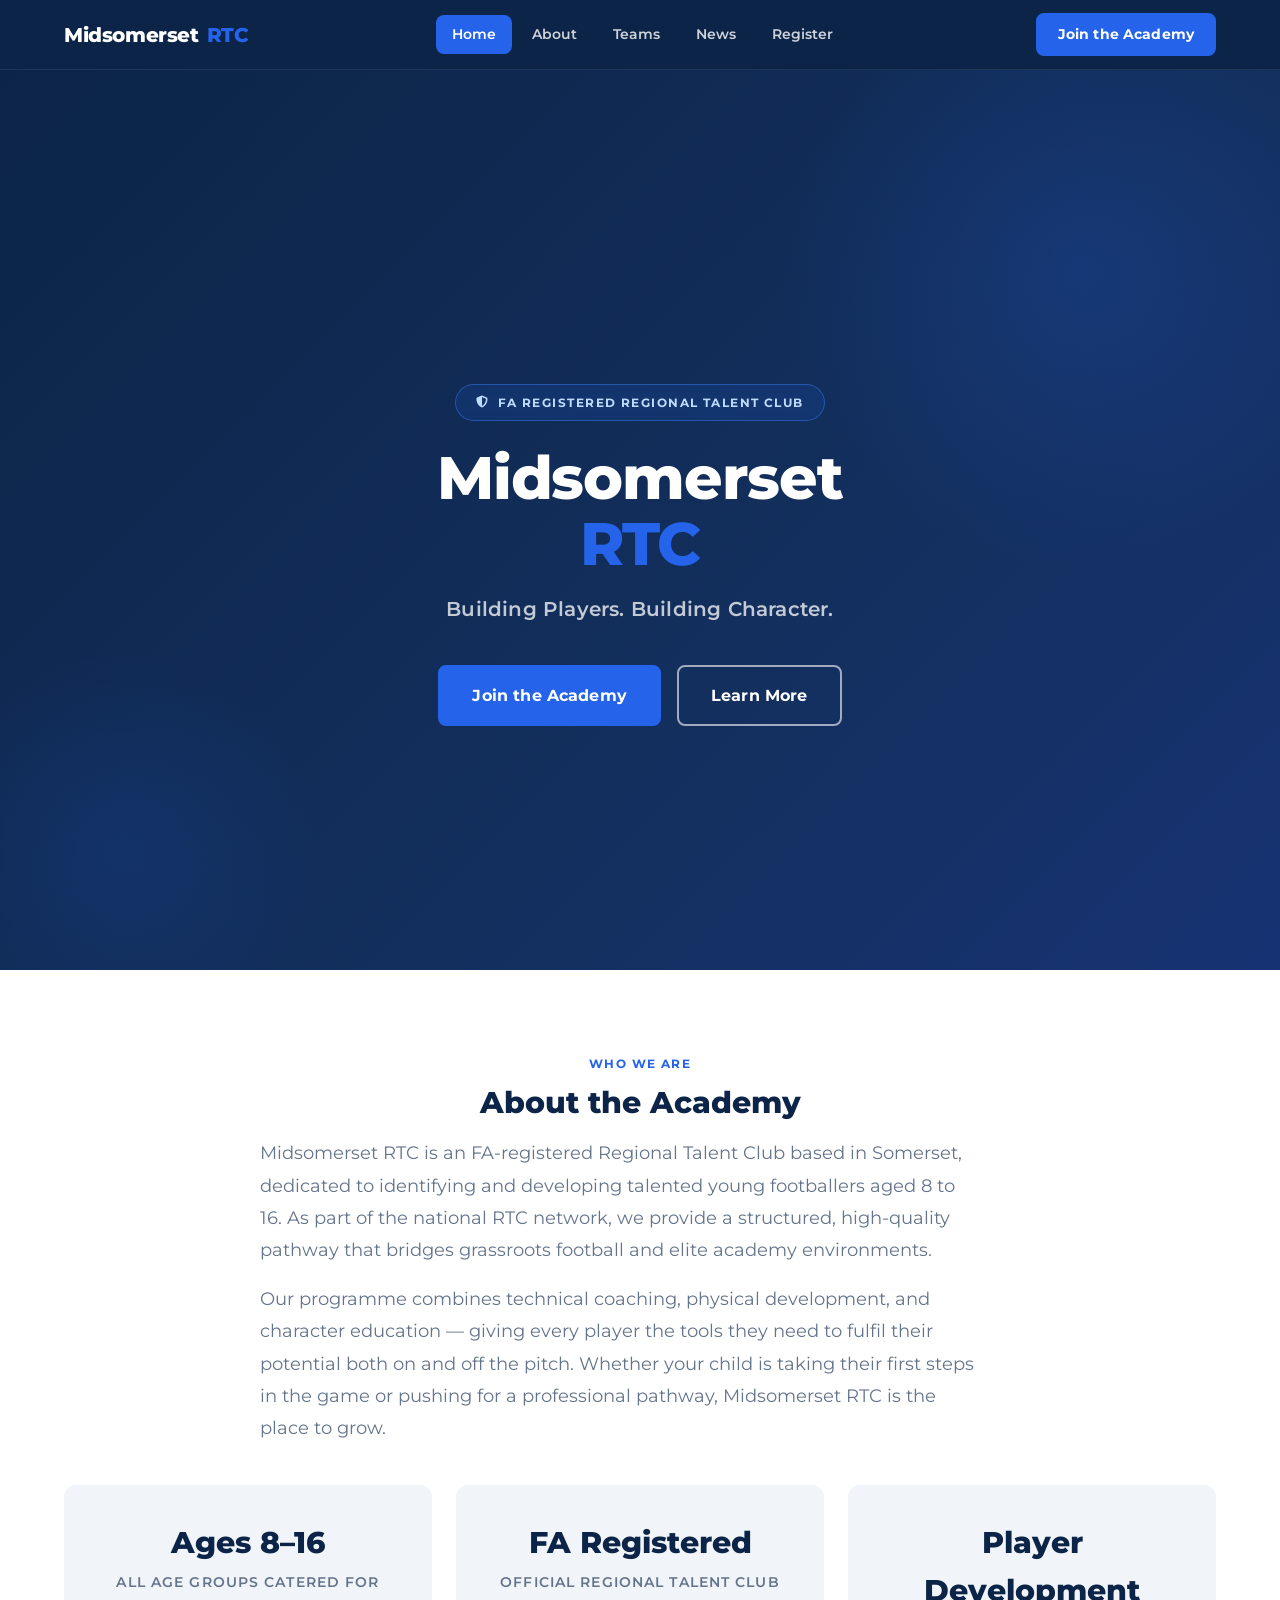
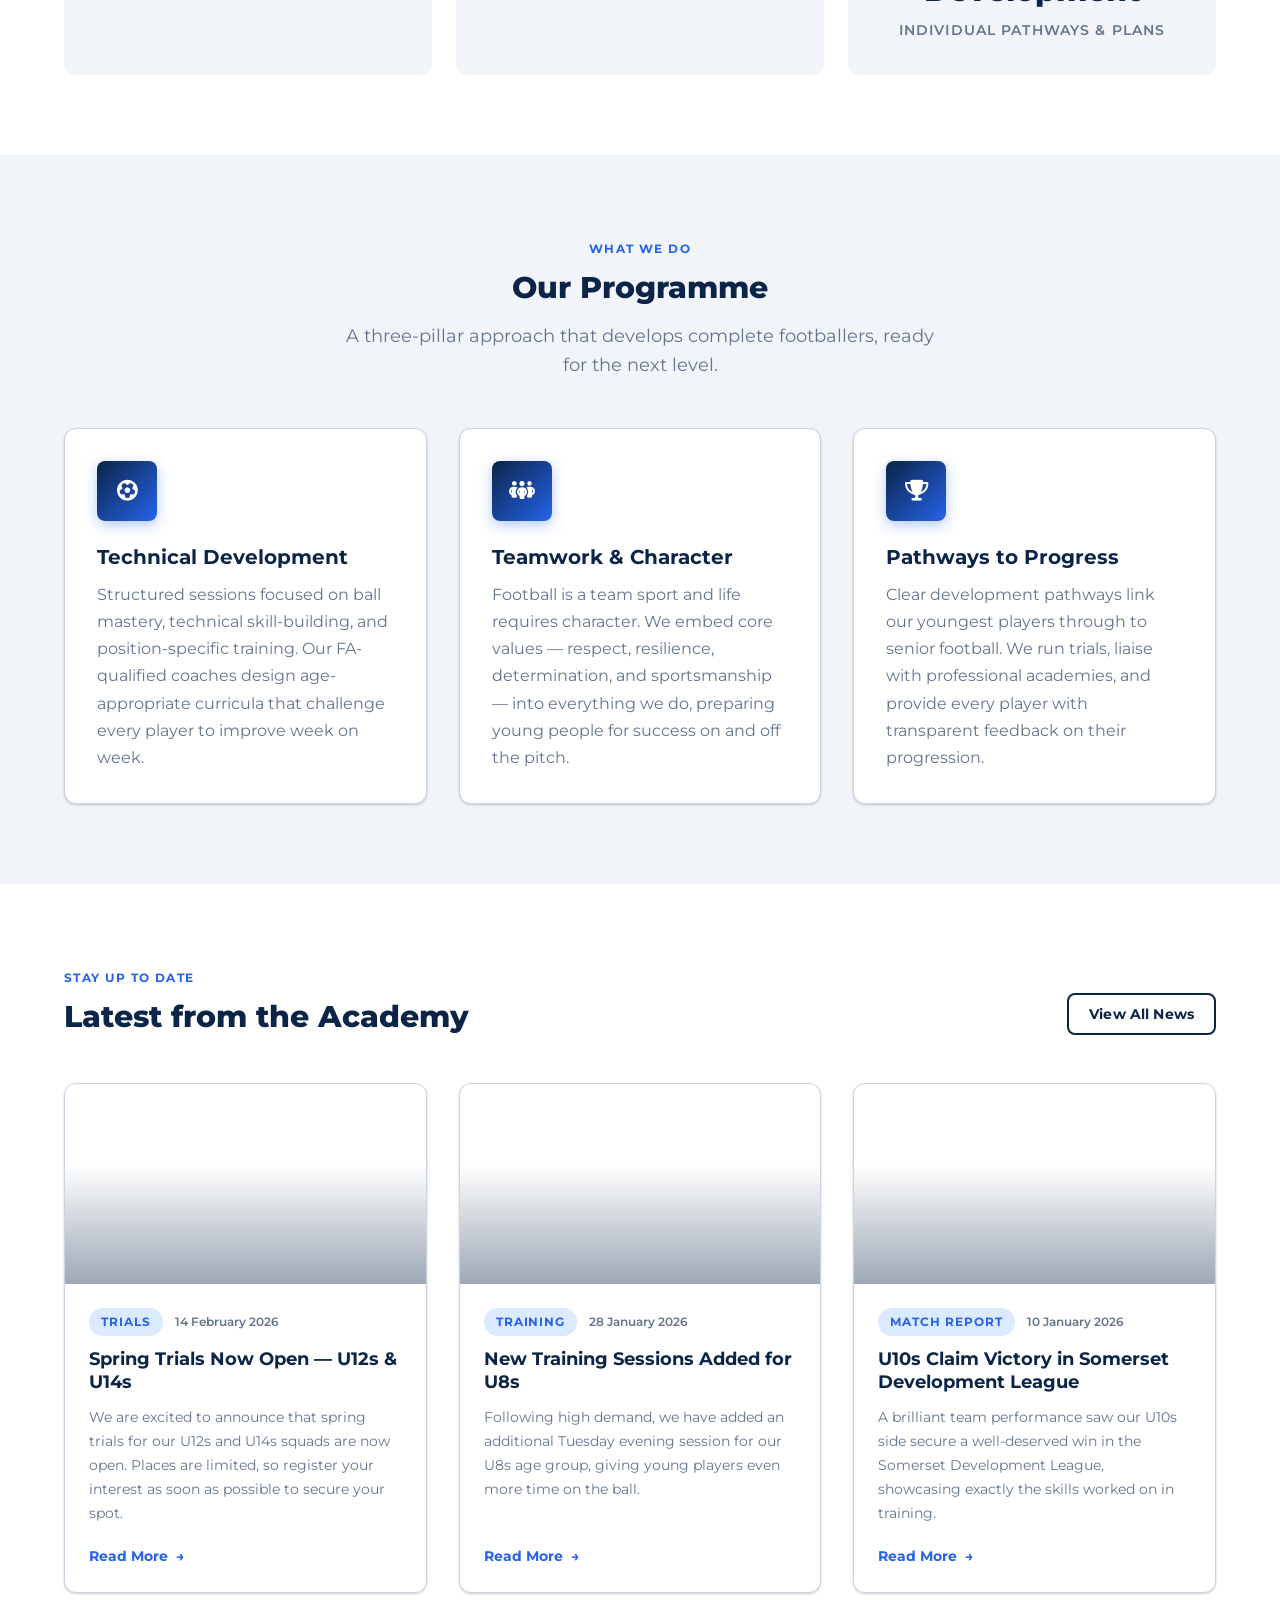
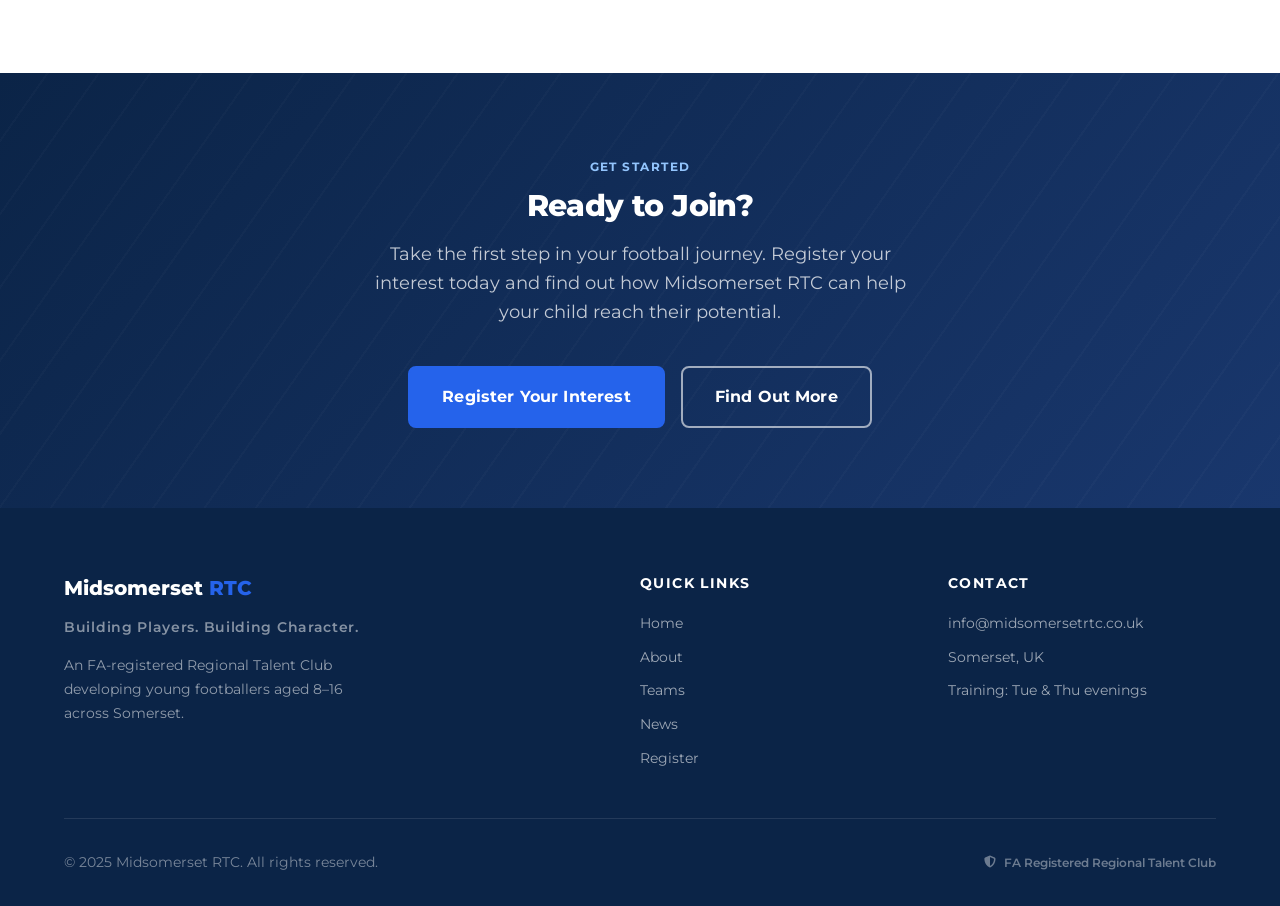
==== commit 198a3f10: "Replace all emojis with Font Awesome 6 premium icons" ====
--- a/index.html
+++ b/index.html
@@ -5,6 +5,7 @@
   <meta name="viewport" content="width=device-width, initial-scale=1.0" />
   <meta name="description" content="Midsomerset RTC is an FA-registered Regional Talent Club developing young footballers aged 8–16 across Somerset. Building Players. Building Character." />
   <title>Midsomerset RTC — Building Players. Building Character.</title>
+  <link rel="stylesheet" href="https://cdnjs.cloudflare.com/ajax/libs/font-awesome/6.5.0/css/all.min.css" />
   <link rel="stylesheet" href="styles.css" />
 </head>
 <body>
@@ -61,7 +62,7 @@
 
       <div class="container">
         <div class="hero__content">
-          <div class="hero__badge">&#9917; FA Registered Regional Talent Club</div>
+          <div class="hero__badge"><i class="fa-solid fa-shield-halved"></i> FA Registered Regional Talent Club</div>
 
           <h1 class="hero__title">
             Midsomerset
@@ -131,7 +132,7 @@
 
         <div class="grid-3">
           <div class="card">
-            <div class="card__icon" aria-hidden="true">&#9917;</div>
+            <div class="card__icon" aria-hidden="true"><i class="fa-solid fa-futbol"></i></div>
             <h3 class="card__title">Technical Development</h3>
             <p class="card__text">
               Structured sessions focused on ball mastery, technical skill-building, and position-specific
@@ -141,7 +142,7 @@
           </div>
 
           <div class="card">
-            <div class="card__icon" aria-hidden="true">&#129309;</div>
+            <div class="card__icon" aria-hidden="true"><i class="fa-solid fa-people-group"></i></div>
             <h3 class="card__title">Teamwork &amp; Character</h3>
             <p class="card__text">
               Football is a team sport and life requires character. We embed core values — respect,
@@ -151,7 +152,7 @@
           </div>
 
           <div class="card">
-            <div class="card__icon" aria-hidden="true">&#127942;</div>
+            <div class="card__icon" aria-hidden="true"><i class="fa-solid fa-trophy"></i></div>
             <h3 class="card__title">Pathways to Progress</h3>
             <p class="card__text">
               Clear development pathways link our youngest players through to senior football.
@@ -287,7 +288,7 @@
 
       <div class="footer__bottom">
         <p class="footer__copy">&copy; 2025 Midsomerset RTC. All rights reserved.</p>
-        <span class="footer__badge">&#9917; FA Registered Regional Talent Club</span>
+        <span class="footer__badge"><i class="fa-solid fa-shield-halved"></i> FA Registered Regional Talent Club</span>
       </div>
     </div>
   </footer>
--- a/styles.css
+++ b/styles.css
@@ -469,14 +469,8 @@
   position: absolute;
   inset: 0;
   background:
-    repeating-linear-gradient(
-      -55deg,
-      transparent,
-      transparent 40px,
-      rgba(255,255,255,0.018) 40px,
-      rgba(255,255,255,0.018) 42px
-    ),
-    linear-gradient(135deg, var(--color-navy-deep) 0%, var(--color-navy-mid) 60%, #1e3a8a 100%);
+    linear-gradient(135deg, rgba(11,36,71,0.72) 0%, rgba(25,55,109,0.58) 60%, rgba(30,58,138,0.65) 100%),
+    url('https://images.unsplash.com/photo-1574629810360-7efbbe195018?w=1600&auto=format&fit=crop&q=80') center/cover no-repeat;
   z-index: 0;
 }
 
@@ -512,16 +506,17 @@
   display: inline-flex;
   align-items: center;
   gap: var(--space-2);
-  background-color: rgba(37,99,235,0.2);
-  border: 1px solid rgba(37,99,235,0.4);
-  color: #93c5fd;
+  background-color: rgba(37,99,235,0.15);
+  border: 1px solid rgba(59,130,246,0.45);
+  color: #bfdbfe;
   font-size: var(--font-size-xs);
   font-weight: 700;
-  letter-spacing: 0.1em;
+  letter-spacing: 0.12em;
   text-transform: uppercase;
-  padding: var(--space-2) var(--space-4);
+  padding: var(--space-2) var(--space-5);
   border-radius: var(--radius-full);
   margin-bottom: var(--space-6);
+  backdrop-filter: blur(4px);
 }
 
 .hero__title {
@@ -569,14 +564,8 @@
   position: absolute;
   inset: 0;
   background:
-    repeating-linear-gradient(
-      -55deg,
-      transparent,
-      transparent 40px,
-      rgba(255,255,255,0.018) 40px,
-      rgba(255,255,255,0.018) 42px
-    ),
-    linear-gradient(135deg, var(--color-navy-deep) 0%, var(--color-navy-mid) 100%);
+    linear-gradient(135deg, rgba(11,36,71,0.85) 0%, rgba(25,55,109,0.8) 100%),
+    url('https://images.unsplash.com/photo-1551958219-acbc395d4056?w=1400&auto=format&fit=crop&q=80') center/cover no-repeat;
   z-index: 0;
 }
 
@@ -671,15 +660,21 @@
 }
 
 .card__icon {
-  width: 56px;
-  height: 56px;
+  width: 60px;
+  height: 60px;
   border-radius: var(--radius-md);
   background: linear-gradient(135deg, var(--color-navy-deep), var(--color-blue));
   display: flex;
   align-items: center;
   justify-content: center;
   margin-bottom: var(--space-6);
-  font-size: 1.5rem;
+  font-size: 1.3rem;
+  color: var(--color-white);
+  box-shadow: 0 4px 14px rgba(37,99,235,0.35);
+}
+
+.card__icon i {
+  line-height: 1;
 }
 
 .card__title {
@@ -756,27 +751,27 @@
 }
 
 .news-card__image--variant-1 {
-  background: linear-gradient(135deg, #0B2447 0%, #2563EB 100%);
+  background: url('https://images.unsplash.com/photo-1574629810360-7efbbe195018?w=600&auto=format&fit=crop&q=80') center/cover no-repeat;
 }
 
 .news-card__image--variant-2 {
-  background: linear-gradient(135deg, #19376D 0%, #1d4ed8 100%);
+  background: url('https://images.unsplash.com/photo-1431324155629-1a6deb1dec8d?w=600&auto=format&fit=crop&q=80') center/cover no-repeat;
 }
 
 .news-card__image--variant-3 {
-  background: linear-gradient(135deg, #0B2447 0%, #3b82f6 80%);
+  background: url('https://images.unsplash.com/photo-1517927033932-b3d18e61fb3a?w=600&auto=format&fit=crop&q=80') center/cover no-repeat;
 }
 
 .news-card__image--variant-4 {
-  background: linear-gradient(135deg, #19376D 0%, #2563EB 60%, #0B2447 100%);
+  background: url('https://images.unsplash.com/photo-1529900748604-07564a03e7a6?w=600&auto=format&fit=crop&q=80') center/cover no-repeat;
 }
 
 .news-card__image--variant-5 {
-  background: linear-gradient(135deg, #0f3460 0%, #2563EB 100%);
+  background: url('https://images.unsplash.com/photo-1606925797300-0b35e9d1794e?w=600&auto=format&fit=crop&q=80') center/cover no-repeat;
 }
 
 .news-card__image--variant-6 {
-  background: linear-gradient(135deg, #0B2447 30%, #1d4ed8 100%);
+  background: url('https://images.unsplash.com/photo-1518604666860-9ed391f76460?w=600&auto=format&fit=crop&q=80') center/cover no-repeat;
 }
 
 .news-card__body {
@@ -1022,22 +1017,12 @@
   width: 100%;
   min-height: 350px;
   border-radius: var(--radius-xl);
-  background: linear-gradient(135deg, var(--color-navy-deep), var(--color-navy-mid));
-  display: flex;
-  flex-direction: column;
-  align-items: center;
-  justify-content: center;
-  gap: var(--space-3);
-  color: rgba(255,255,255,0.5);
-  font-size: var(--font-size-sm);
-  font-weight: 600;
-  letter-spacing: 0.08em;
-  text-transform: uppercase;
+  background: url('https://images.unsplash.com/photo-1560272564-c83b66b1ad12?w=800&auto=format&fit=crop&q=80') center/cover no-repeat;
+  overflow: hidden;
 }
 
 .story-image__icon {
-  font-size: 3rem;
-  opacity: 0.4;
+  display: none;
 }
 
 /* ============================================================
@@ -1075,7 +1060,13 @@
   display: flex;
   align-items: center;
   justify-content: center;
-  font-size: 1.1rem;
+  font-size: 1rem;
+  color: var(--color-white);
+  box-shadow: 0 3px 10px rgba(37,99,235,0.3);
+}
+
+.offer-item__icon i {
+  line-height: 1;
 }
 
 .offer-item__text {
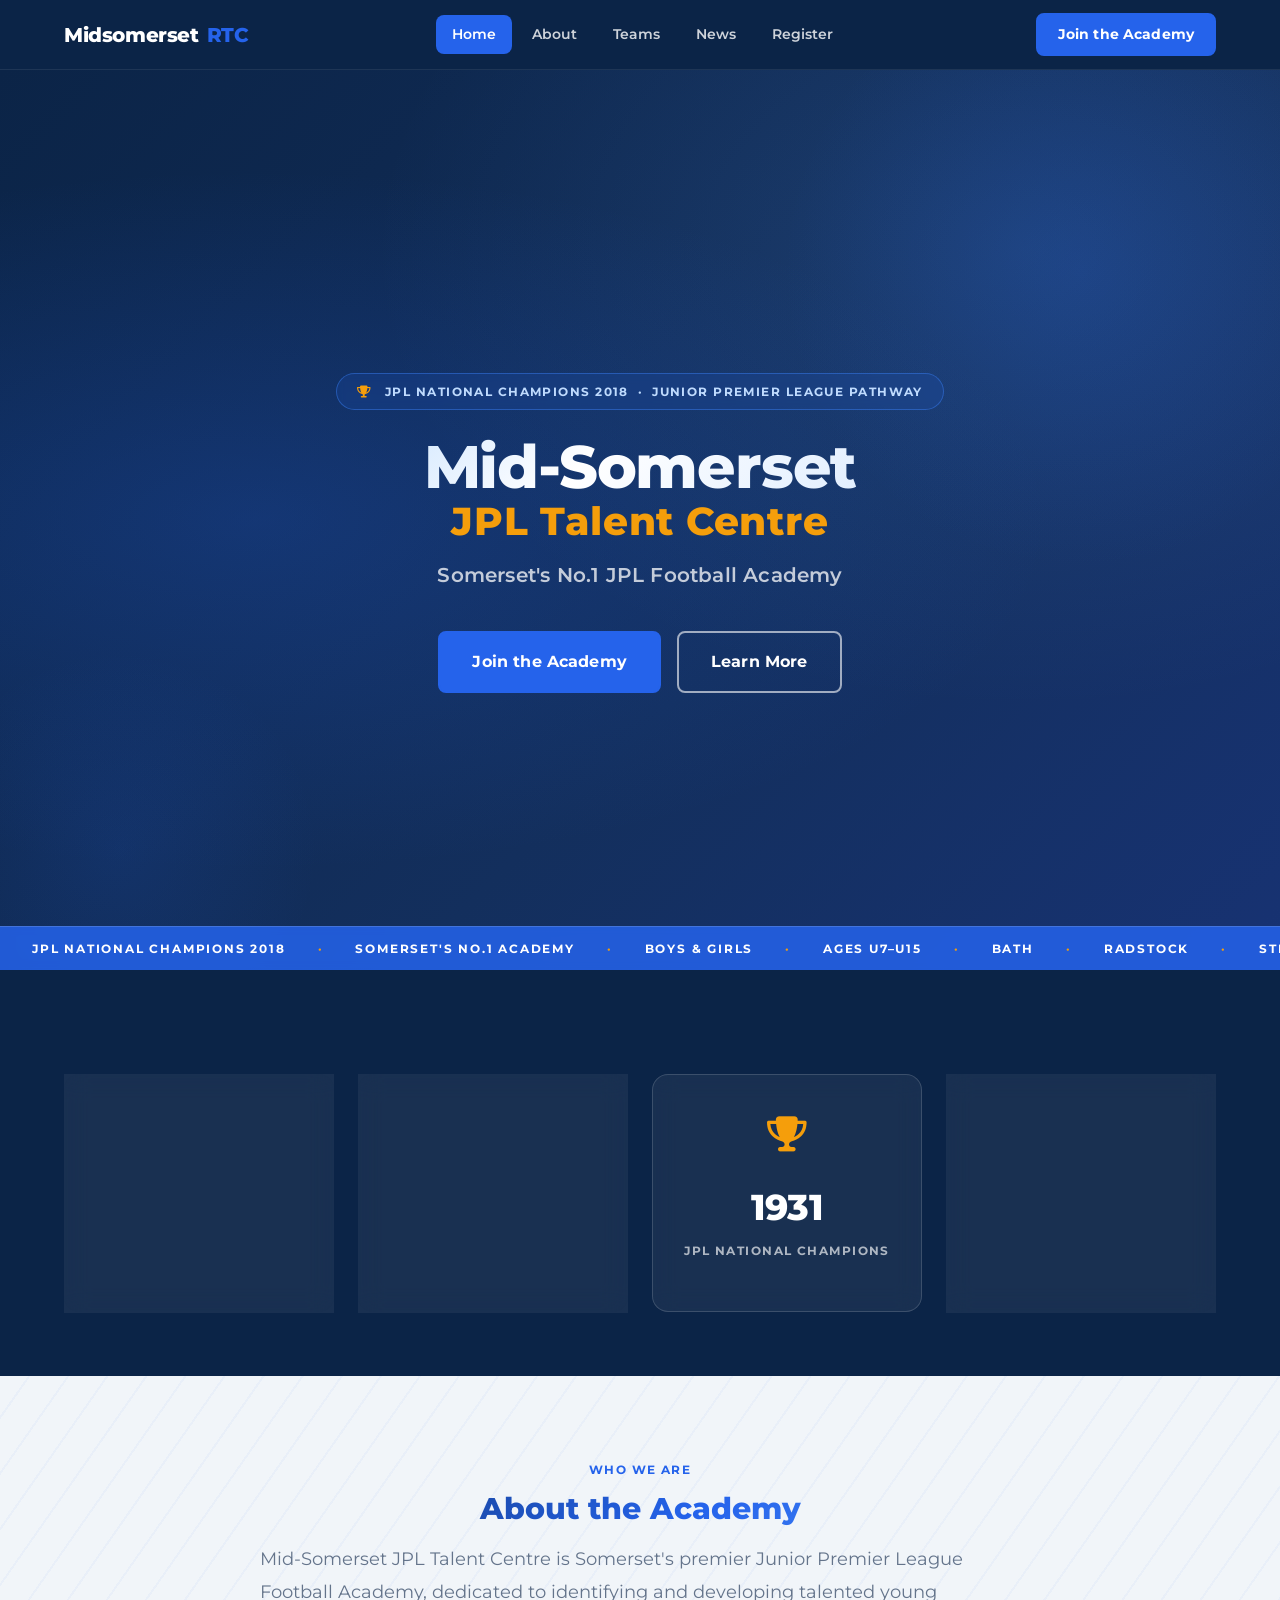
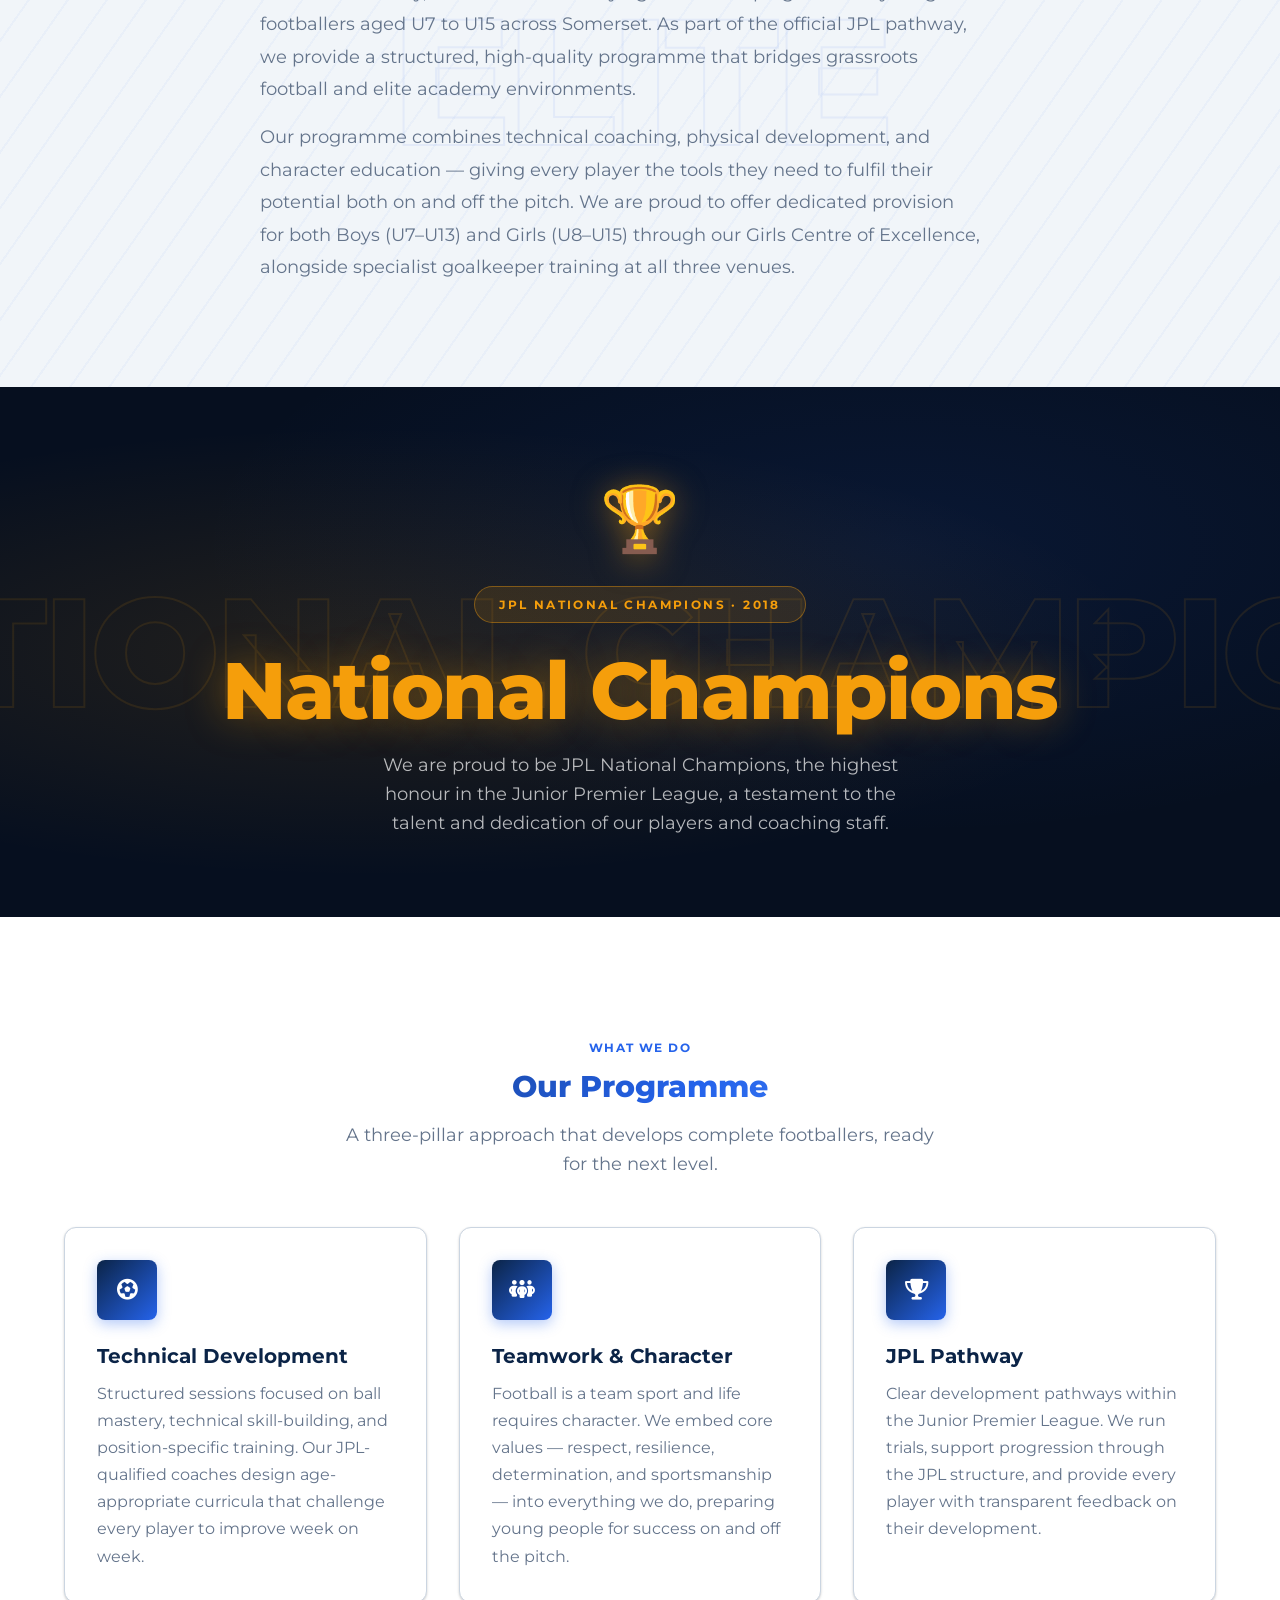
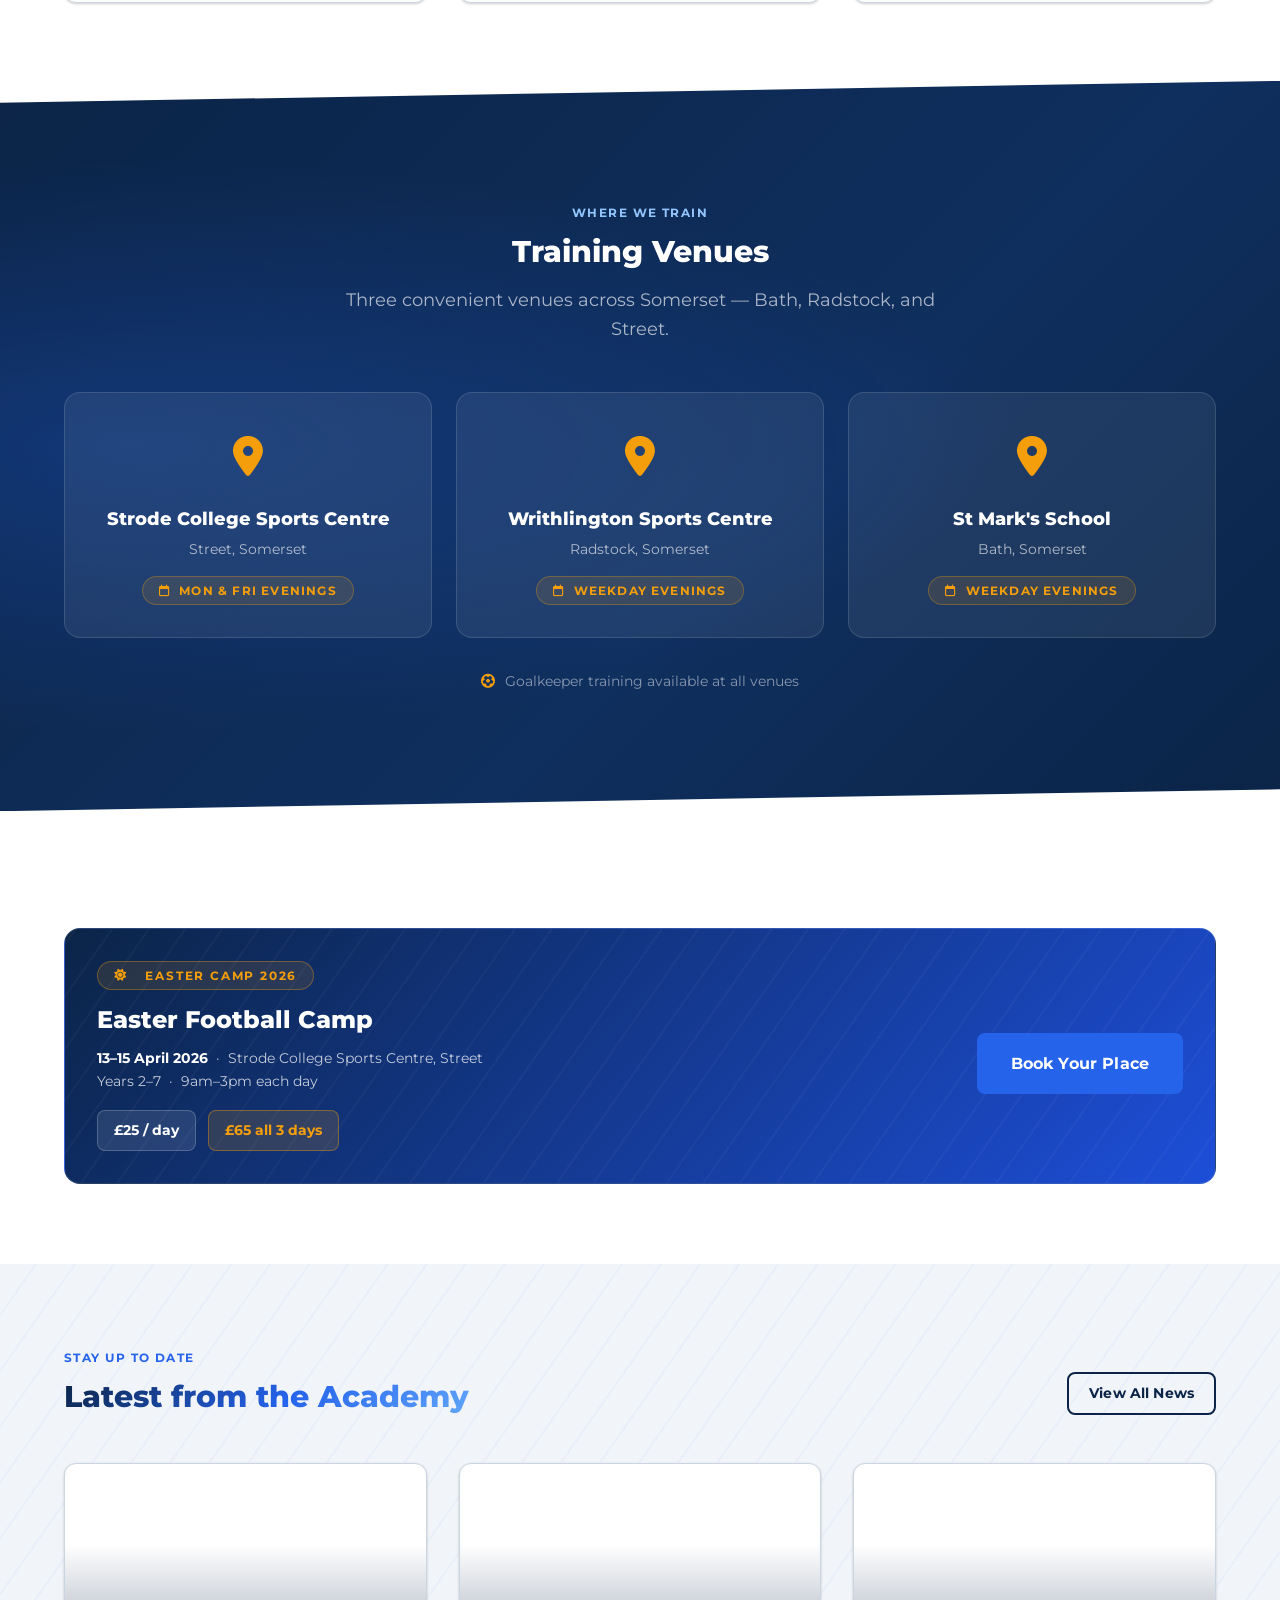
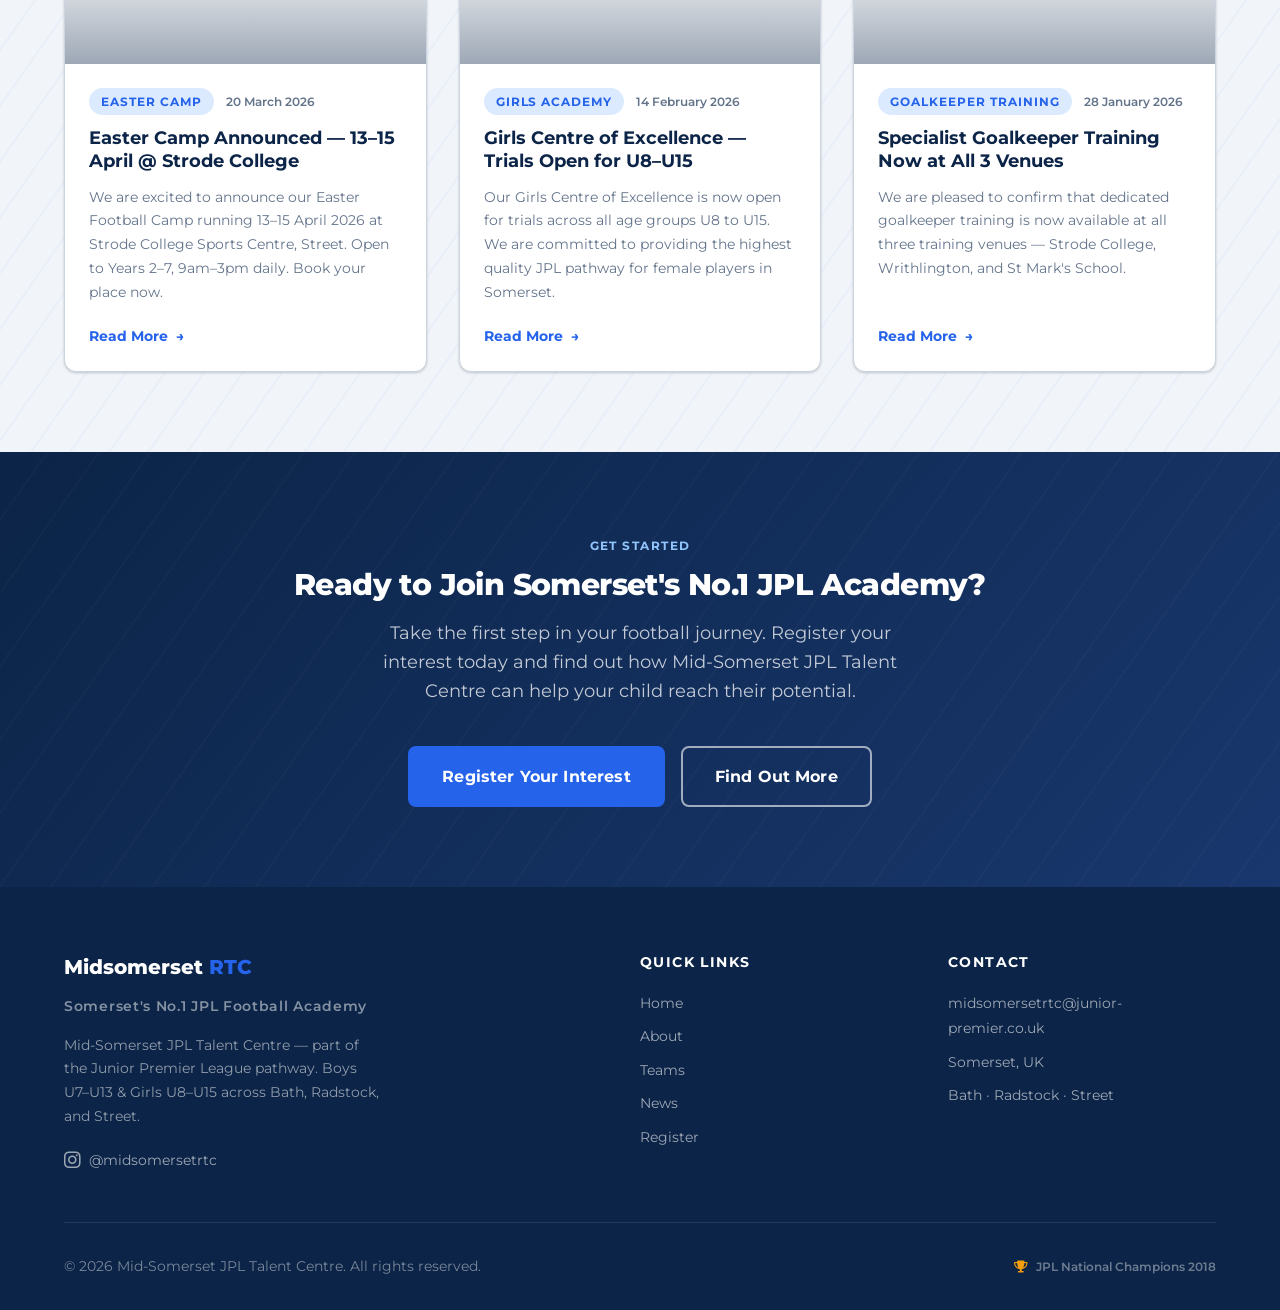
==== commit b3bd4555: "Add real club content and premium creative visuals - Replace all placeholder text with real club inf" ====
--- a/index.html
+++ b/index.html
@@ -3,8 +3,8 @@
 <head>
   <meta charset="UTF-8" />
   <meta name="viewport" content="width=device-width, initial-scale=1.0" />
-  <meta name="description" content="Midsomerset RTC is an FA-registered Regional Talent Club developing young footballers aged 8–16 across Somerset. Building Players. Building Character." />
-  <title>Midsomerset RTC — Building Players. Building Character.</title>
+  <meta name="description" content="Mid-Somerset JPL Talent Centre — Somerset's No.1 JPL Football Academy. Boys U7–U13 and Girls U8–U15 (Girls Centre of Excellence). JPL National Champions 2018." />
+  <title>Mid-Somerset JPL Talent Centre — Somerset's No.1 JPL Football Academy</title>
   <link rel="stylesheet" href="https://cdnjs.cloudflare.com/ajax/libs/font-awesome/6.5.0/css/all.min.css" />
   <link rel="stylesheet" href="styles.css" />
 </head>
@@ -25,7 +25,7 @@
         </ul>
 
         <div class="navbar__cta">
-          <a href="contact.html" class="btn-primary btn-sm">Join the Academy</a>
+          <a href="contact.html" class="btn-primary btn-sm btn-pulse">Join the Academy</a>
         </div>
 
         <button
@@ -55,76 +55,147 @@
   <main>
 
     <!-- ===================== HERO ===================== -->
-    <section class="hero" aria-label="Hero">
+    <section class="hero" aria-label="Hero" style="padding-bottom: 44px;">
       <div class="hero__bg"></div>
+      <div class="hero__mesh"></div>
       <div class="hero__glow"></div>
       <div class="hero__glow hero__glow--2"></div>
 
       <div class="container">
         <div class="hero__content">
-          <div class="hero__badge"><i class="fa-solid fa-shield-halved"></i> FA Registered Regional Talent Club</div>
+          <div class="hero__badge">
+            <i class="fa-solid fa-trophy" style="color:#F59E0B;"></i>
+            &nbsp;JPL National Champions 2018 &nbsp;·&nbsp; Junior Premier League Pathway
+          </div>
 
           <h1 class="hero__title">
-            Midsomerset
-            <span>RTC</span>
+            <span class="gradient-text" style="-webkit-text-fill-color:unset; background:-webkit-linear-gradient(135deg,#bfdbfe 0%,#ffffff 55%,#93c5fd 100%); -webkit-background-clip:text; background-clip:text; -webkit-text-fill-color:transparent; display:block; font-size:inherit;">Mid-Somerset</span>
+            <span style="color:#F59E0B; display:block; font-size:0.65em; letter-spacing:0.02em; -webkit-text-fill-color:#F59E0B;">JPL Talent Centre</span>
           </h1>
 
-          <p class="hero__tagline">Building Players. Building Character.</p>
+          <p class="hero__tagline">Somerset's No.1 JPL Football Academy</p>
 
           <div class="hero__ctas">
-            <a href="contact.html" class="btn-primary">Join the Academy</a>
+            <a href="contact.html" class="btn-primary btn-pulse">Join the Academy</a>
             <a href="about.html"   class="btn-outline">Learn More</a>
           </div>
         </div>
       </div>
+
+      <!-- Scrolling ticker -->
+      <div class="hero__ticker" aria-hidden="true">
+        <div class="hero__ticker-track">
+          <span>JPL National Champions 2018</span><span class="sep">·</span>
+          <span>Somerset's No.1 Academy</span><span class="sep">·</span>
+          <span>Boys &amp; Girls</span><span class="sep">·</span>
+          <span>Ages U7–U15</span><span class="sep">·</span>
+          <span>Bath</span><span class="sep">·</span>
+          <span>Radstock</span><span class="sep">·</span>
+          <span>Street</span><span class="sep">·</span>
+          <span>Goalkeeper Training Available</span><span class="sep">·</span>
+          <span>Junior Premier League Pathway</span><span class="sep">·</span>
+          <!-- duplicate for seamless loop -->
+          <span>JPL National Champions 2018</span><span class="sep">·</span>
+          <span>Somerset's No.1 Academy</span><span class="sep">·</span>
+          <span>Boys &amp; Girls</span><span class="sep">·</span>
+          <span>Ages U7–U15</span><span class="sep">·</span>
+          <span>Bath</span><span class="sep">·</span>
+          <span>Radstock</span><span class="sep">·</span>
+          <span>Street</span><span class="sep">·</span>
+          <span>Goalkeeper Training Available</span><span class="sep">·</span>
+          <span>Junior Premier League Pathway</span><span class="sep">·</span>
+        </div>
+      </div>
+    </section>
+
+    <!-- ===================== STATS (glassmorphism) ===================== -->
+    <section class="section section--dark" style="padding-block: var(--space-16);" aria-label="Key stats">
+      <div class="container">
+        <div class="stats-glass-row">
+
+          <div class="stat-glass">
+            <div class="stat-glass__icon"><i class="fa-solid fa-location-dot"></i></div>
+            <div class="stat-glass__value" data-count-to="3">3</div>
+            <div class="stat-glass__label">Training Venues</div>
+          </div>
+
+          <div class="stat-glass">
+            <div class="stat-glass__icon"><i class="fa-solid fa-futbol"></i></div>
+            <div class="stat-glass__value">U7–U15</div>
+            <div class="stat-glass__label">Age Groups</div>
+          </div>
+
+          <div class="stat-glass">
+            <div class="stat-glass__icon"><i class="fa-solid fa-trophy"></i></div>
+            <div class="stat-glass__value" data-count-to="2018">2018</div>
+            <div class="stat-glass__label">JPL National Champions</div>
+          </div>
+
+          <div class="stat-glass">
+            <div class="stat-glass__icon"><i class="fa-solid fa-people-group"></i></div>
+            <div class="stat-glass__value">Boys &amp; Girls</div>
+            <div class="stat-glass__label">Girls Centre of Excellence</div>
+          </div>
+
+        </div>
+      </div>
     </section>
 
     <!-- ===================== ABOUT THE ACADEMY ===================== -->
-    <section class="section" id="about">
-      <div class="container">
+    <section class="section section--striped" id="about" style="position:relative; overflow:hidden;">
+      <!-- Decorative background text -->
+      <div style="position:absolute; inset:0; display:flex; align-items:center; justify-content:center; pointer-events:none; overflow:hidden; z-index:0;" aria-hidden="true">
+        <span class="outline-text" style="-webkit-text-stroke:2px rgba(37,99,235,0.07);">ELITE</span>
+      </div>
+
+      <div class="container" style="position:relative; z-index:1;">
         <div class="text-center">
           <span class="section-label">Who We Are</span>
-          <h2 class="section-title">About the Academy</h2>
+          <h2 class="section-title gradient-text">About the Academy</h2>
         </div>
 
         <div style="max-width: 760px; margin-inline: auto; margin-bottom: var(--space-6);">
           <p class="intro-text">
-            Midsomerset RTC is an FA-registered Regional Talent Club based in Somerset, dedicated to
-            identifying and developing talented young footballers aged 8 to 16. As part of the
-            national RTC network, we provide a structured, high-quality pathway that bridges grassroots
-            football and elite academy environments.
+            Mid-Somerset JPL Talent Centre is Somerset's premier Junior Premier League Football Academy,
+            dedicated to identifying and developing talented young footballers aged U7 to U15 across
+            Somerset. As part of the official JPL pathway, we provide a structured, high-quality
+            programme that bridges grassroots football and elite academy environments.
           </p>
           <p class="intro-text" style="margin-top: var(--space-4);">
             Our programme combines technical coaching, physical development, and character education —
             giving every player the tools they need to fulfil their potential both on and off the pitch.
-            Whether your child is taking their first steps in the game or pushing for a professional
-            pathway, Midsomerset RTC is the place to grow.
-          </p>
-        </div>
-
-        <div class="stats-row">
-          <div class="stat-box">
-            <div class="stat-box__value">Ages 8–16</div>
-            <div class="stat-box__label">All Age Groups Catered For</div>
-          </div>
-          <div class="stat-box">
-            <div class="stat-box__value">FA Registered</div>
-            <div class="stat-box__label">Official Regional Talent Club</div>
-          </div>
-          <div class="stat-box">
-            <div class="stat-box__value">Player Development</div>
-            <div class="stat-box__label">Individual Pathways &amp; Plans</div>
-          </div>
+            We are proud to offer dedicated provision for both Boys (U7–U13) and Girls (U8–U15) through
+            our Girls Centre of Excellence, alongside specialist goalkeeper training at all three venues.
+          </p>
+        </div>
+      </div>
+    </section>
+
+    <!-- ===================== CHAMPIONS BANNER ===================== -->
+    <section class="champions-banner" aria-label="JPL National Champions 2018">
+      <div class="champions-banner__bg-mesh"></div>
+      <div class="champions-banner__bg-text" aria-hidden="true">
+        <span>NATIONAL CHAMPIONS</span>
+      </div>
+      <div class="container">
+        <div class="champions-banner__content">
+          <span class="champions-banner__trophy" aria-hidden="true">🏆</span>
+          <div class="champions-banner__year">JPL National Champions · 2018</div>
+          <h2 class="champions-banner__title">National Champions</h2>
+          <p class="champions-banner__subtitle">
+            We are proud to be JPL National Champions, the highest honour in the Junior Premier League,
+            a testament to the talent and dedication of our players and coaching staff.
+          </p>
         </div>
       </div>
     </section>
 
     <!-- ===================== OUR PROGRAMME ===================== -->
-    <section class="section section--grey" id="programme">
+    <section class="section" id="programme" style="clip-path: polygon(0 3%, 100% 0%, 100% 100%, 0% 100%); padding-top: calc(var(--space-20) + 3vw); margin-top: -2px;">
       <div class="container">
         <div class="text-center">
           <span class="section-label">What We Do</span>
-          <h2 class="section-title">Our Programme</h2>
+          <h2 class="section-title gradient-text">Our Programme</h2>
           <p class="section-subtitle">
             A three-pillar approach that develops complete footballers, ready for the next level.
           </p>
@@ -136,7 +207,7 @@
             <h3 class="card__title">Technical Development</h3>
             <p class="card__text">
               Structured sessions focused on ball mastery, technical skill-building, and position-specific
-              training. Our FA-qualified coaches design age-appropriate curricula that challenge every
+              training. Our JPL-qualified coaches design age-appropriate curricula that challenge every
               player to improve week on week.
             </p>
           </div>
@@ -153,81 +224,144 @@
 
           <div class="card">
             <div class="card__icon" aria-hidden="true"><i class="fa-solid fa-trophy"></i></div>
-            <h3 class="card__title">Pathways to Progress</h3>
+            <h3 class="card__title">JPL Pathway</h3>
             <p class="card__text">
-              Clear development pathways link our youngest players through to senior football.
-              We run trials, liaise with professional academies, and provide every player with
-              transparent feedback on their progression.
+              Clear development pathways within the Junior Premier League. We run trials, support
+              progression through the JPL structure, and provide every player with transparent
+              feedback on their development.
             </p>
           </div>
         </div>
       </div>
     </section>
 
+    <!-- ===================== LOCATIONS ===================== -->
+    <section class="locations-section" id="locations" aria-label="Training Venues" style="clip-path: polygon(0 3%, 100% 0%, 100% 97%, 0% 100%); margin-top: -2px; padding-top: calc(var(--space-20) + 3vw); padding-bottom: calc(var(--space-20) + 3vw);">
+      <div class="container">
+        <div class="text-center">
+          <span class="section-label" style="color:#93c5fd;">Where We Train</span>
+          <h2 class="section-title" style="color:#fff;">Training Venues</h2>
+          <p class="section-subtitle" style="color:rgba(255,255,255,0.65);">
+            Three convenient venues across Somerset — Bath, Radstock, and Street.
+          </p>
+        </div>
+
+        <div class="locations-grid">
+
+          <div class="location-card">
+            <div class="location-card__icon"><i class="fa-solid fa-location-dot"></i></div>
+            <div class="location-card__venue">Strode College Sports Centre</div>
+            <div class="location-card__town">Street, Somerset</div>
+            <div class="location-card__days"><i class="fa-regular fa-calendar"></i> Mon &amp; Fri Evenings</div>
+          </div>
+
+          <div class="location-card">
+            <div class="location-card__icon"><i class="fa-solid fa-location-dot"></i></div>
+            <div class="location-card__venue">Writhlington Sports Centre</div>
+            <div class="location-card__town">Radstock, Somerset</div>
+            <div class="location-card__days"><i class="fa-regular fa-calendar"></i> Weekday Evenings</div>
+          </div>
+
+          <div class="location-card">
+            <div class="location-card__icon"><i class="fa-solid fa-location-dot"></i></div>
+            <div class="location-card__venue">St Mark's School</div>
+            <div class="location-card__town">Bath, Somerset</div>
+            <div class="location-card__days"><i class="fa-regular fa-calendar"></i> Weekday Evenings</div>
+          </div>
+
+        </div>
+
+        <p style="text-align:center; color:rgba(255,255,255,0.5); font-size:var(--font-size-sm); margin-top:var(--space-8);">
+          <i class="fa-solid fa-futbol" style="color:#F59E0B; margin-right:6px;"></i>
+          Goalkeeper training available at all venues
+        </p>
+      </div>
+    </section>
+
+    <!-- ===================== EASTER CAMP ===================== -->
+    <section class="section" id="camp" style="padding-top: calc(var(--space-20) + 3vw); margin-top: -2px;">
+      <div class="container">
+        <div class="camp-banner">
+          <div style="position:relative; z-index:1; flex:1;">
+            <div class="camp-banner__label"><i class="fa-solid fa-sun"></i>&nbsp; Easter Camp 2026</div>
+            <div class="camp-banner__title" style="margin-top:var(--space-4);">Easter Football Camp</div>
+            <div class="camp-banner__details" style="margin-top:var(--space-3);">
+              <strong style="color:#fff;">13–15 April 2026</strong> &nbsp;·&nbsp; Strode College Sports Centre, Street<br>
+              Years 2–7 &nbsp;·&nbsp; 9am–3pm each day
+            </div>
+            <div class="camp-banner__price" style="margin-top:var(--space-4);">
+              <div class="camp-banner__price-item">£25 / day</div>
+              <div class="camp-banner__price-item" style="background:rgba(245,158,11,0.15); border-color:rgba(245,158,11,0.4); color:#F59E0B;">£65 all 3 days</div>
+            </div>
+          </div>
+          <div style="position:relative; z-index:1; flex-shrink:0; text-align:center;">
+            <a href="contact.html" class="btn-primary btn-pulse" style="margin-top:var(--space-4);">Book Your Place</a>
+          </div>
+        </div>
+      </div>
+    </section>
+
     <!-- ===================== LATEST NEWS ===================== -->
-    <section class="section" id="news">
+    <section class="section section--striped" id="news">
       <div class="container">
         <div style="display: flex; align-items: flex-end; justify-content: space-between; flex-wrap: wrap; gap: var(--space-4); margin-bottom: var(--space-12);">
           <div>
             <span class="section-label">Stay Up to Date</span>
-            <h2 class="section-title" style="margin-bottom: 0;">Latest from the Academy</h2>
+            <h2 class="section-title gradient-text" style="margin-bottom: 0;">Latest from the Academy</h2>
           </div>
           <a href="news.html" class="btn-outline--dark btn-outline btn-sm">View All News</a>
         </div>
 
-        <div class="news-grid" style="grid-template-columns: 1fr;">
-          <!-- News preview cards — 3 items on home page -->
-          <div style="display: grid; grid-template-columns: 1fr; gap: var(--space-8);" class="home-news-grid">
-
-            <article class="news-card">
-              <div class="news-card__image news-card__image--variant-1" aria-hidden="true"></div>
-              <div class="news-card__body">
-                <div class="news-card__meta">
-                  <span class="news-card__tag">Trials</span>
-                  <time class="news-card__date" datetime="2026-02-14">14 February 2026</time>
-                </div>
-                <h3 class="news-card__title">Spring Trials Now Open — U12s &amp; U14s</h3>
-                <p class="news-card__excerpt">
-                  We are excited to announce that spring trials for our U12s and U14s squads are now open.
-                  Places are limited, so register your interest as soon as possible to secure your spot.
-                </p>
-                <a href="news.html" class="news-card__link">Read More</a>
+        <div style="display: grid; grid-template-columns: 1fr; gap: var(--space-8);" class="home-news-grid">
+
+          <article class="news-card">
+            <div class="news-card__image news-card__image--variant-1" aria-hidden="true"></div>
+            <div class="news-card__body">
+              <div class="news-card__meta">
+                <span class="news-card__tag">Easter Camp</span>
+                <time class="news-card__date" datetime="2026-03-20">20 March 2026</time>
               </div>
-            </article>
-
-            <article class="news-card">
-              <div class="news-card__image news-card__image--variant-3" aria-hidden="true"></div>
-              <div class="news-card__body">
-                <div class="news-card__meta">
-                  <span class="news-card__tag">Training</span>
-                  <time class="news-card__date" datetime="2026-01-28">28 January 2026</time>
-                </div>
-                <h3 class="news-card__title">New Training Sessions Added for U8s</h3>
-                <p class="news-card__excerpt">
-                  Following high demand, we have added an additional Tuesday evening session for our
-                  U8s age group, giving young players even more time on the ball.
-                </p>
-                <a href="news.html" class="news-card__link">Read More</a>
+              <h3 class="news-card__title">Easter Camp Announced — 13–15 April @ Strode College</h3>
+              <p class="news-card__excerpt">
+                We are excited to announce our Easter Football Camp running 13–15 April 2026 at Strode
+                College Sports Centre, Street. Open to Years 2–7, 9am–3pm daily. Book your place now.
+              </p>
+              <a href="news.html" class="news-card__link">Read More</a>
+            </div>
+          </article>
+
+          <article class="news-card">
+            <div class="news-card__image news-card__image--variant-3" aria-hidden="true"></div>
+            <div class="news-card__body">
+              <div class="news-card__meta">
+                <span class="news-card__tag">Girls Academy</span>
+                <time class="news-card__date" datetime="2026-02-14">14 February 2026</time>
               </div>
-            </article>
-
-            <article class="news-card">
-              <div class="news-card__image news-card__image--variant-5" aria-hidden="true"></div>
-              <div class="news-card__body">
-                <div class="news-card__meta">
-                  <span class="news-card__tag">Match Report</span>
-                  <time class="news-card__date" datetime="2026-01-10">10 January 2026</time>
-                </div>
-                <h3 class="news-card__title">U10s Claim Victory in Somerset Development League</h3>
-                <p class="news-card__excerpt">
-                  A brilliant team performance saw our U10s side secure a well-deserved win in
-                  the Somerset Development League, showcasing exactly the skills worked on in training.
-                </p>
-                <a href="news.html" class="news-card__link">Read More</a>
+              <h3 class="news-card__title">Girls Centre of Excellence — Trials Open for U8–U15</h3>
+              <p class="news-card__excerpt">
+                Our Girls Centre of Excellence is now open for trials across all age groups U8 to U15.
+                We are committed to providing the highest quality JPL pathway for female players in Somerset.
+              </p>
+              <a href="news.html" class="news-card__link">Read More</a>
+            </div>
+          </article>
+
+          <article class="news-card">
+            <div class="news-card__image news-card__image--variant-5" aria-hidden="true"></div>
+            <div class="news-card__body">
+              <div class="news-card__meta">
+                <span class="news-card__tag">Goalkeeper Training</span>
+                <time class="news-card__date" datetime="2026-01-28">28 January 2026</time>
               </div>
-            </article>
-
-          </div>
+              <h3 class="news-card__title">Specialist Goalkeeper Training Now at All 3 Venues</h3>
+              <p class="news-card__excerpt">
+                We are pleased to confirm that dedicated goalkeeper training is now available at all
+                three training venues — Strode College, Writhlington, and St Mark's School.
+              </p>
+              <a href="news.html" class="news-card__link">Read More</a>
+            </div>
+          </article>
+
         </div>
       </div>
     </section>
@@ -237,13 +371,13 @@
       <div class="container">
         <div class="cta-strip__content">
           <span class="section-label" style="color: #93c5fd;">Get Started</span>
-          <h2 class="cta-strip__title">Ready to Join?</h2>
+          <h2 class="cta-strip__title">Ready to Join Somerset's No.1 JPL Academy?</h2>
           <p class="cta-strip__text">
             Take the first step in your football journey. Register your interest today and
-            find out how Midsomerset RTC can help your child reach their potential.
+            find out how Mid-Somerset JPL Talent Centre can help your child reach their potential.
           </p>
           <div class="cta-strip__buttons">
-            <a href="contact.html" class="btn-primary">Register Your Interest</a>
+            <a href="contact.html" class="btn-primary btn-pulse">Register Your Interest</a>
             <a href="about.html"   class="btn-outline">Find Out More</a>
           </div>
         </div>
@@ -258,11 +392,17 @@
       <div class="footer__top">
         <div class="footer__brand">
           <div class="footer__logo">Midsomerset <span>RTC</span></div>
-          <div class="footer__tagline">Building Players. Building Character.</div>
+          <div class="footer__tagline">Somerset's No.1 JPL Football Academy</div>
           <p class="footer__desc">
-            An FA-registered Regional Talent Club developing young footballers aged
-            8–16 across Somerset.
-          </p>
+            Mid-Somerset JPL Talent Centre — part of the Junior Premier League pathway.
+            Boys U7–U13 &amp; Girls U8–U15 across Bath, Radstock, and Street.
+          </p>
+          <div style="margin-top:var(--space-5);">
+            <a href="https://instagram.com/midsomersetrtc" target="_blank" rel="noopener" style="display:inline-flex; align-items:center; gap:var(--space-2); color:rgba(255,255,255,0.6); font-size:var(--font-size-sm); text-decoration:none; transition:color 0.2s ease;" aria-label="Follow @midsomersetrtc on Instagram">
+              <i class="fa-brands fa-instagram" style="font-size:1.2rem;"></i>
+              @midsomersetrtc
+            </a>
+          </div>
         </div>
 
         <div>
@@ -279,16 +419,16 @@
         <div>
           <div class="footer__nav-title">Contact</div>
           <ul class="footer__nav-links" role="list">
-            <li><a href="mailto:info@midsomersetrtc.co.uk" class="footer__nav-link">info@midsomersetrtc.co.uk</a></li>
+            <li><a href="mailto:midsomersetrtc@junior-premier.co.uk" class="footer__nav-link">midsomersetrtc@junior-premier.co.uk</a></li>
             <li><span class="footer__nav-link" style="cursor: default;">Somerset, UK</span></li>
-            <li><span class="footer__nav-link" style="cursor: default;">Training: Tue &amp; Thu evenings</span></li>
+            <li><span class="footer__nav-link" style="cursor: default;">Bath · Radstock · Street</span></li>
           </ul>
         </div>
       </div>
 
       <div class="footer__bottom">
-        <p class="footer__copy">&copy; 2025 Midsomerset RTC. All rights reserved.</p>
-        <span class="footer__badge"><i class="fa-solid fa-shield-halved"></i> FA Registered Regional Talent Club</span>
+        <p class="footer__copy">&copy; 2026 Mid-Somerset JPL Talent Centre. All rights reserved.</p>
+        <span class="footer__badge"><i class="fa-solid fa-trophy" style="color:#F59E0B;"></i> JPL National Champions 2018</span>
       </div>
     </div>
   </footer>
--- a/styles.css
+++ b/styles.css
@@ -1479,3 +1479,463 @@
   white-space: nowrap;
   border: 0;
 }
+
+/* ============================================================
+   PREMIUM VISUAL UPGRADES — Mid-Somerset JPL Talent Centre
+   ============================================================ */
+
+/* ── Gold accent variable ── */
+:root {
+  --color-gold:      #F59E0B;
+  --color-gold-light: #FDE68A;
+}
+
+/* ── Gradient text utility ── */
+.gradient-text {
+  background: linear-gradient(135deg, #0B2447 0%, #2563EB 55%, #60a5fa 100%);
+  -webkit-background-clip: text;
+  background-clip: text;
+  -webkit-text-fill-color: transparent;
+  color: transparent;
+}
+
+/* ── Outline / stroke decorative text ── */
+.outline-text {
+  -webkit-text-stroke: 2px rgba(37,99,235,0.18);
+  color: transparent;
+  font-size: clamp(5rem, 14vw, 12rem);
+  font-weight: 800;
+  line-height: 1;
+  letter-spacing: -0.03em;
+  pointer-events: none;
+  user-select: none;
+}
+
+/* ── Diagonal stripe pattern on light sections ── */
+.section--striped {
+  background-color: var(--color-grey-light);
+  background-image: repeating-linear-gradient(
+    -55deg,
+    transparent,
+    transparent 30px,
+    rgba(37,99,235,0.04) 30px,
+    rgba(37,99,235,0.04) 32px
+  );
+}
+
+/* ── Section clip-path dividers ── */
+.section--clip-top {
+  clip-path: polygon(0 3%, 100% 0%, 100% 100%, 0% 100%);
+  margin-top: -2px;
+  padding-top: calc(var(--space-20) + 3vw);
+}
+
+.section--clip-both {
+  clip-path: polygon(0 3%, 100% 0%, 100% 97%, 0% 100%);
+  margin-top: -2px;
+  padding-top: calc(var(--space-20) + 3vw);
+  padding-bottom: calc(var(--space-20) + 3vw);
+}
+
+/* ── Radial mesh / conic overlay for hero & dark sections ── */
+.hero__mesh {
+  position: absolute;
+  inset: 0;
+  background:
+    radial-gradient(ellipse at 20% 50%, rgba(37,99,235,0.22) 0%, transparent 55%),
+    radial-gradient(ellipse at 80% 20%, rgba(96,165,250,0.14) 0%, transparent 45%),
+    conic-gradient(from 210deg at 50% 120%, rgba(37,99,235,0.08) 0deg, transparent 60deg);
+  z-index: 0;
+  pointer-events: none;
+}
+
+/* ── Hero ticker / marquee ── */
+.hero__ticker {
+  position: absolute;
+  bottom: 0;
+  left: 0;
+  right: 0;
+  background: rgba(37,99,235,0.85);
+  backdrop-filter: blur(4px);
+  overflow: hidden;
+  height: 44px;
+  display: flex;
+  align-items: center;
+  z-index: 2;
+  border-top: 1px solid rgba(255,255,255,0.15);
+}
+
+.hero__ticker-track {
+  display: flex;
+  white-space: nowrap;
+  animation: ticker-scroll 28s linear infinite;
+}
+
+.hero__ticker-track span {
+  display: inline-block;
+  font-size: var(--font-size-xs);
+  font-weight: 700;
+  letter-spacing: 0.15em;
+  text-transform: uppercase;
+  color: var(--color-white);
+  padding-inline: var(--space-8);
+}
+
+.hero__ticker-track span.sep {
+  color: var(--color-gold);
+  padding-inline: 0;
+}
+
+@keyframes ticker-scroll {
+  0%   { transform: translateX(0); }
+  100% { transform: translateX(-50%); }
+}
+
+/* ── Glassmorphism stat cards ── */
+.stats-glass-row {
+  display: grid;
+  grid-template-columns: 1fr;
+  gap: var(--space-6);
+  margin-top: var(--space-10);
+}
+
+.stat-glass {
+  background: rgba(255,255,255,0.06);
+  backdrop-filter: blur(12px);
+  -webkit-backdrop-filter: blur(12px);
+  border: 1px solid rgba(255,255,255,0.15);
+  border-radius: var(--radius-xl);
+  padding: var(--space-8) var(--space-6);
+  text-align: center;
+  position: relative;
+  overflow: hidden;
+  transition: transform var(--transition-normal), box-shadow var(--transition-normal);
+}
+
+.stat-glass:hover {
+  transform: translateY(-6px);
+  box-shadow: 0 16px 40px rgba(0,0,0,0.3);
+}
+
+.stat-glass__value {
+  font-size: var(--font-size-4xl);
+  font-weight: 800;
+  color: var(--color-white);
+  margin-bottom: var(--space-1);
+  letter-spacing: -0.02em;
+}
+
+.stat-glass__label {
+  font-size: var(--font-size-xs);
+  font-weight: 700;
+  color: rgba(255,255,255,0.65);
+  text-transform: uppercase;
+  letter-spacing: 0.12em;
+}
+
+.stat-glass__icon {
+  font-size: 2.2rem;
+  margin-bottom: var(--space-4);
+  color: var(--color-gold);
+}
+
+/* ── Card shimmer/gloss effect ── */
+.card,
+.news-card,
+.team-card,
+.coach-card {
+  position: relative;
+  overflow: hidden;
+}
+
+.card::before,
+.news-card::before,
+.team-card::before,
+.coach-card::before {
+  content: '';
+  position: absolute;
+  top: 0;
+  left: -75%;
+  width: 50%;
+  height: 100%;
+  background: linear-gradient(
+    120deg,
+    transparent 0%,
+    rgba(255,255,255,0.18) 50%,
+    transparent 100%
+  );
+  transform: skewX(-20deg);
+  transition: left 0.55s ease;
+  z-index: 2;
+  pointer-events: none;
+}
+
+.card:hover::before,
+.news-card:hover::before,
+.team-card:hover::before,
+.coach-card:hover::before {
+  left: 125%;
+}
+
+/* Gradient border on card hover */
+.card:hover,
+.team-card:hover {
+  border-color: transparent;
+  background-clip: padding-box;
+  box-shadow: 0 0 0 2px var(--color-blue), var(--shadow-lg);
+}
+
+/* ── Locations section ── */
+.locations-section {
+  background: linear-gradient(135deg, #0B2447 0%, #0f2f5e 60%, #0B2447 100%);
+  background-image:
+    radial-gradient(ellipse at 10% 50%, rgba(37,99,235,0.25) 0%, transparent 55%),
+    linear-gradient(135deg, #0B2447 0%, #0f2f5e 60%, #0B2447 100%);
+  padding-block: var(--space-20);
+  position: relative;
+  overflow: hidden;
+}
+
+.locations-grid {
+  display: grid;
+  grid-template-columns: 1fr;
+  gap: var(--space-6);
+  margin-top: var(--space-12);
+}
+
+.location-card {
+  background: rgba(255,255,255,0.07);
+  border: 1px solid rgba(255,255,255,0.12);
+  border-radius: var(--radius-xl);
+  padding: var(--space-8) var(--space-6);
+  text-align: center;
+  transition: transform var(--transition-normal), background var(--transition-normal), box-shadow var(--transition-normal);
+  position: relative;
+  overflow: hidden;
+}
+
+.location-card:hover {
+  transform: translateY(-6px);
+  background: rgba(37,99,235,0.18);
+  box-shadow: 0 12px 36px rgba(0,0,0,0.3);
+}
+
+.location-card__icon {
+  font-size: 2.5rem;
+  color: var(--color-gold);
+  margin-bottom: var(--space-4);
+}
+
+.location-card__venue {
+  font-size: var(--font-size-lg);
+  font-weight: 800;
+  color: var(--color-white);
+  margin-bottom: var(--space-1);
+}
+
+.location-card__town {
+  font-size: var(--font-size-sm);
+  color: rgba(255,255,255,0.65);
+  margin-bottom: var(--space-4);
+}
+
+.location-card__days {
+  display: inline-flex;
+  align-items: center;
+  gap: var(--space-2);
+  font-size: var(--font-size-xs);
+  font-weight: 700;
+  letter-spacing: 0.1em;
+  text-transform: uppercase;
+  color: var(--color-gold);
+  background: rgba(245,158,11,0.12);
+  border: 1px solid rgba(245,158,11,0.3);
+  border-radius: var(--radius-full);
+  padding: var(--space-1) var(--space-4);
+}
+
+/* ── Champions banner ── */
+.champions-banner {
+  position: relative;
+  background: #060f1f;
+  padding-block: var(--space-20);
+  text-align: center;
+  overflow: hidden;
+}
+
+.champions-banner__bg-mesh {
+  position: absolute;
+  inset: 0;
+  background:
+    radial-gradient(ellipse at 30% 50%, rgba(245,158,11,0.12) 0%, transparent 60%),
+    radial-gradient(ellipse at 70% 30%, rgba(37,99,235,0.1) 0%, transparent 55%);
+  pointer-events: none;
+  z-index: 0;
+}
+
+.champions-banner__bg-text {
+  position: absolute;
+  inset: 0;
+  display: flex;
+  align-items: center;
+  justify-content: center;
+  z-index: 0;
+  pointer-events: none;
+  overflow: hidden;
+}
+
+.champions-banner__bg-text span {
+  -webkit-text-stroke: 2px rgba(245,158,11,0.10);
+  color: transparent;
+  font-size: clamp(4rem, 12vw, 10rem);
+  font-weight: 800;
+  letter-spacing: -0.03em;
+  line-height: 1;
+  white-space: nowrap;
+  user-select: none;
+}
+
+.champions-banner__content {
+  position: relative;
+  z-index: 1;
+}
+
+.champions-banner__trophy {
+  font-size: 4rem;
+  margin-bottom: var(--space-4);
+  display: block;
+  filter: drop-shadow(0 4px 16px rgba(245,158,11,0.5));
+}
+
+.champions-banner__year {
+  display: inline-block;
+  font-size: var(--font-size-xs);
+  font-weight: 700;
+  letter-spacing: 0.2em;
+  text-transform: uppercase;
+  color: var(--color-gold);
+  background: rgba(245,158,11,0.12);
+  border: 1px solid rgba(245,158,11,0.4);
+  border-radius: var(--radius-full);
+  padding: var(--space-2) var(--space-6);
+  margin-bottom: var(--space-6);
+}
+
+.champions-banner__title {
+  font-size: clamp(2.5rem, 7vw, 5rem);
+  font-weight: 800;
+  color: var(--color-gold);
+  letter-spacing: -0.02em;
+  line-height: 1.1;
+  margin-bottom: var(--space-4);
+  text-shadow: 0 0 40px rgba(245,158,11,0.4);
+}
+
+.champions-banner__subtitle {
+  font-size: var(--font-size-lg);
+  color: rgba(255,255,255,0.7);
+  max-width: 520px;
+  margin-inline: auto;
+}
+
+/* ── Glowing pulse CTA buttons ── */
+@keyframes btn-pulse {
+  0%   { box-shadow: 0 0 0 0 rgba(37,99,235,0.6); }
+  70%  { box-shadow: 0 0 0 14px rgba(37,99,235,0); }
+  100% { box-shadow: 0 0 0 0 rgba(37,99,235,0); }
+}
+
+.btn-primary.btn-pulse {
+  animation: btn-pulse 2s ease-out infinite;
+}
+
+/* ── Easter camp promo banner ── */
+.camp-banner {
+  background: linear-gradient(135deg, #0B2447, #1d4ed8);
+  border-radius: var(--radius-xl);
+  padding: var(--space-8) var(--space-8);
+  display: flex;
+  flex-direction: column;
+  align-items: flex-start;
+  gap: var(--space-4);
+  position: relative;
+  overflow: hidden;
+  border: 1px solid rgba(255,255,255,0.12);
+}
+
+.camp-banner::before {
+  content: '';
+  position: absolute;
+  inset: 0;
+  background: repeating-linear-gradient(
+    -55deg,
+    transparent,
+    transparent 28px,
+    rgba(255,255,255,0.03) 28px,
+    rgba(255,255,255,0.03) 30px
+  );
+}
+
+.camp-banner__label {
+  display: inline-flex;
+  align-items: center;
+  gap: var(--space-2);
+  font-size: var(--font-size-xs);
+  font-weight: 700;
+  letter-spacing: 0.15em;
+  text-transform: uppercase;
+  color: var(--color-gold);
+  background: rgba(245,158,11,0.12);
+  border: 1px solid rgba(245,158,11,0.35);
+  border-radius: var(--radius-full);
+  padding: var(--space-1) var(--space-4);
+  position: relative;
+  z-index: 1;
+}
+
+.camp-banner__title {
+  font-size: var(--font-size-2xl);
+  font-weight: 800;
+  color: var(--color-white);
+  line-height: 1.2;
+  position: relative;
+  z-index: 1;
+}
+
+.camp-banner__details {
+  font-size: var(--font-size-sm);
+  color: rgba(255,255,255,0.75);
+  line-height: 1.7;
+  position: relative;
+  z-index: 1;
+}
+
+.camp-banner__price {
+  display: inline-flex;
+  align-items: center;
+  gap: var(--space-3);
+  position: relative;
+  z-index: 1;
+  flex-wrap: wrap;
+}
+
+.camp-banner__price-item {
+  background: rgba(255,255,255,0.1);
+  border: 1px solid rgba(255,255,255,0.2);
+  border-radius: var(--radius-md);
+  padding: var(--space-2) var(--space-4);
+  font-size: var(--font-size-sm);
+  font-weight: 700;
+  color: var(--color-white);
+}
+
+/* ── Responsive updates for new elements ── */
+@media (min-width: 768px) {
+  .stats-glass-row { grid-template-columns: repeat(2, 1fr); }
+  .locations-grid  { grid-template-columns: repeat(3, 1fr); }
+  .camp-banner { flex-direction: row; align-items: center; justify-content: space-between; }
+}
+
+@media (min-width: 1200px) {
+  .stats-glass-row { grid-template-columns: repeat(4, 1fr); }
+}
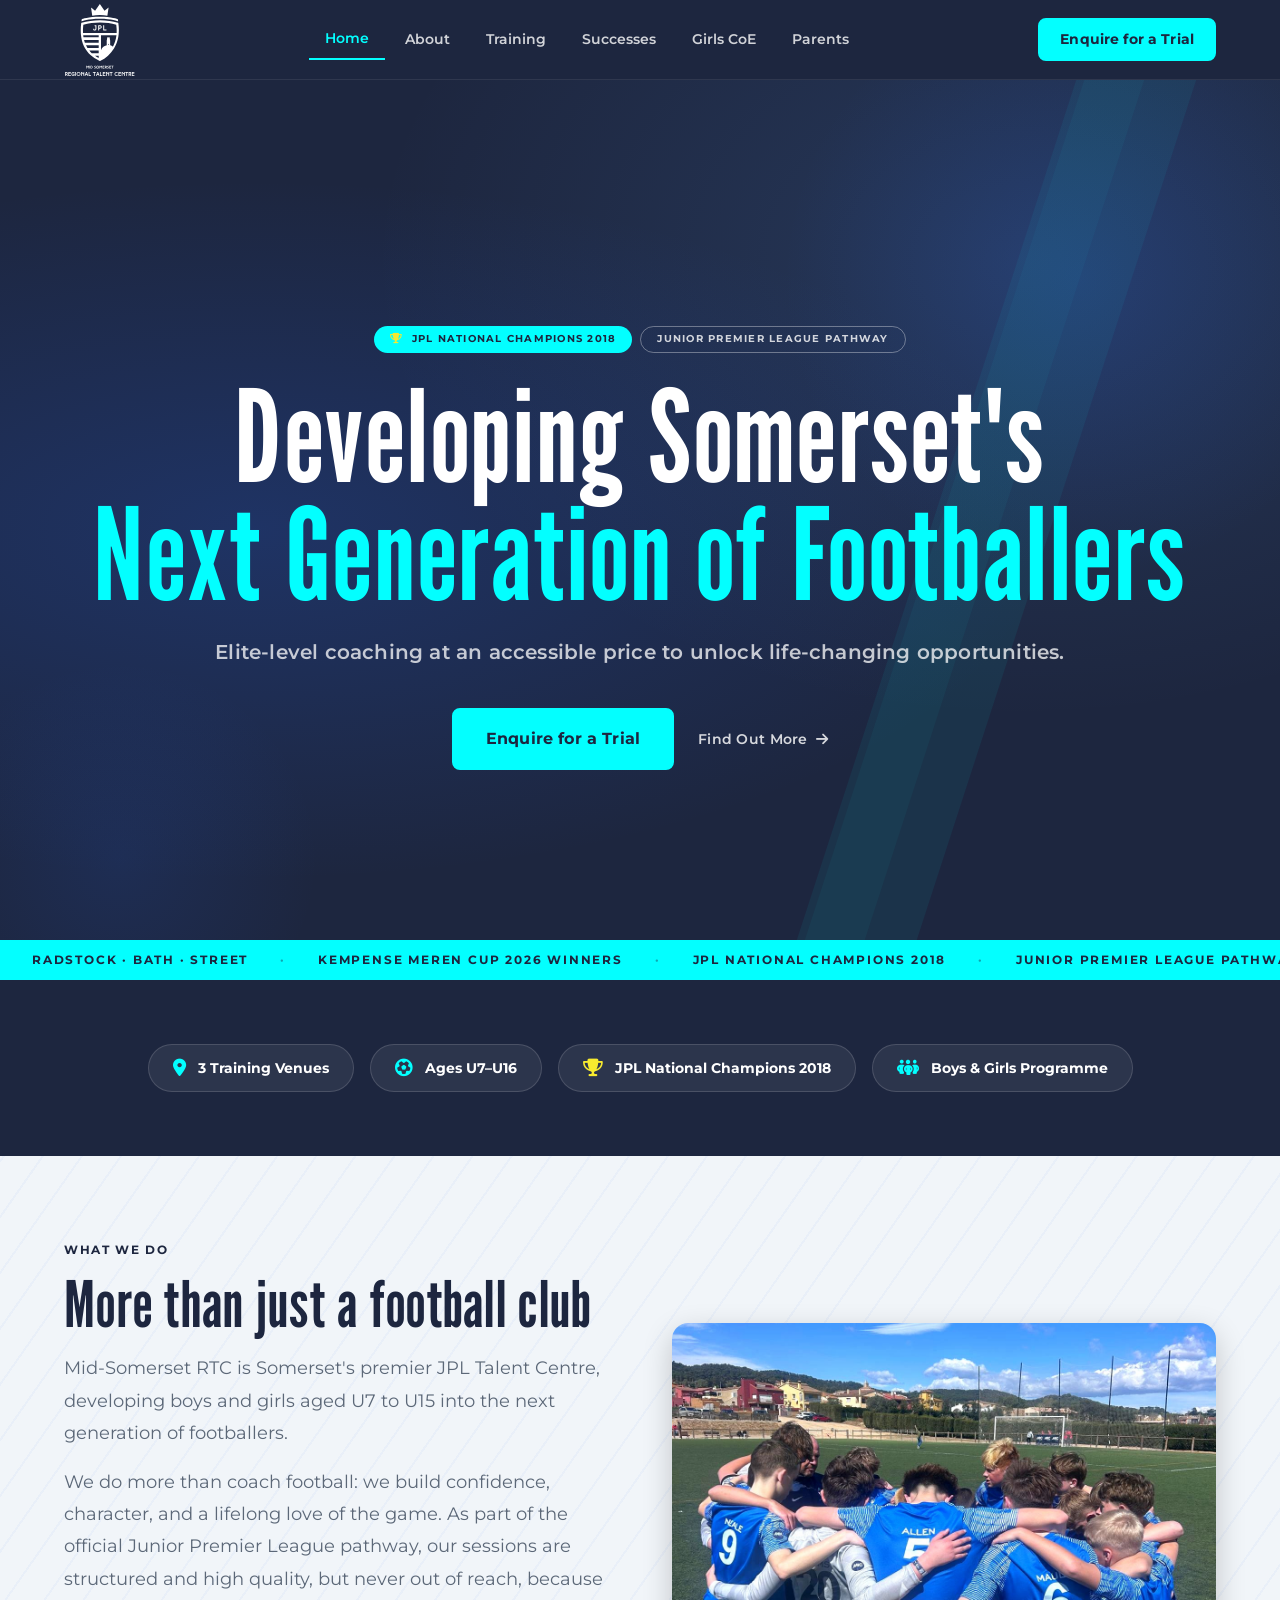
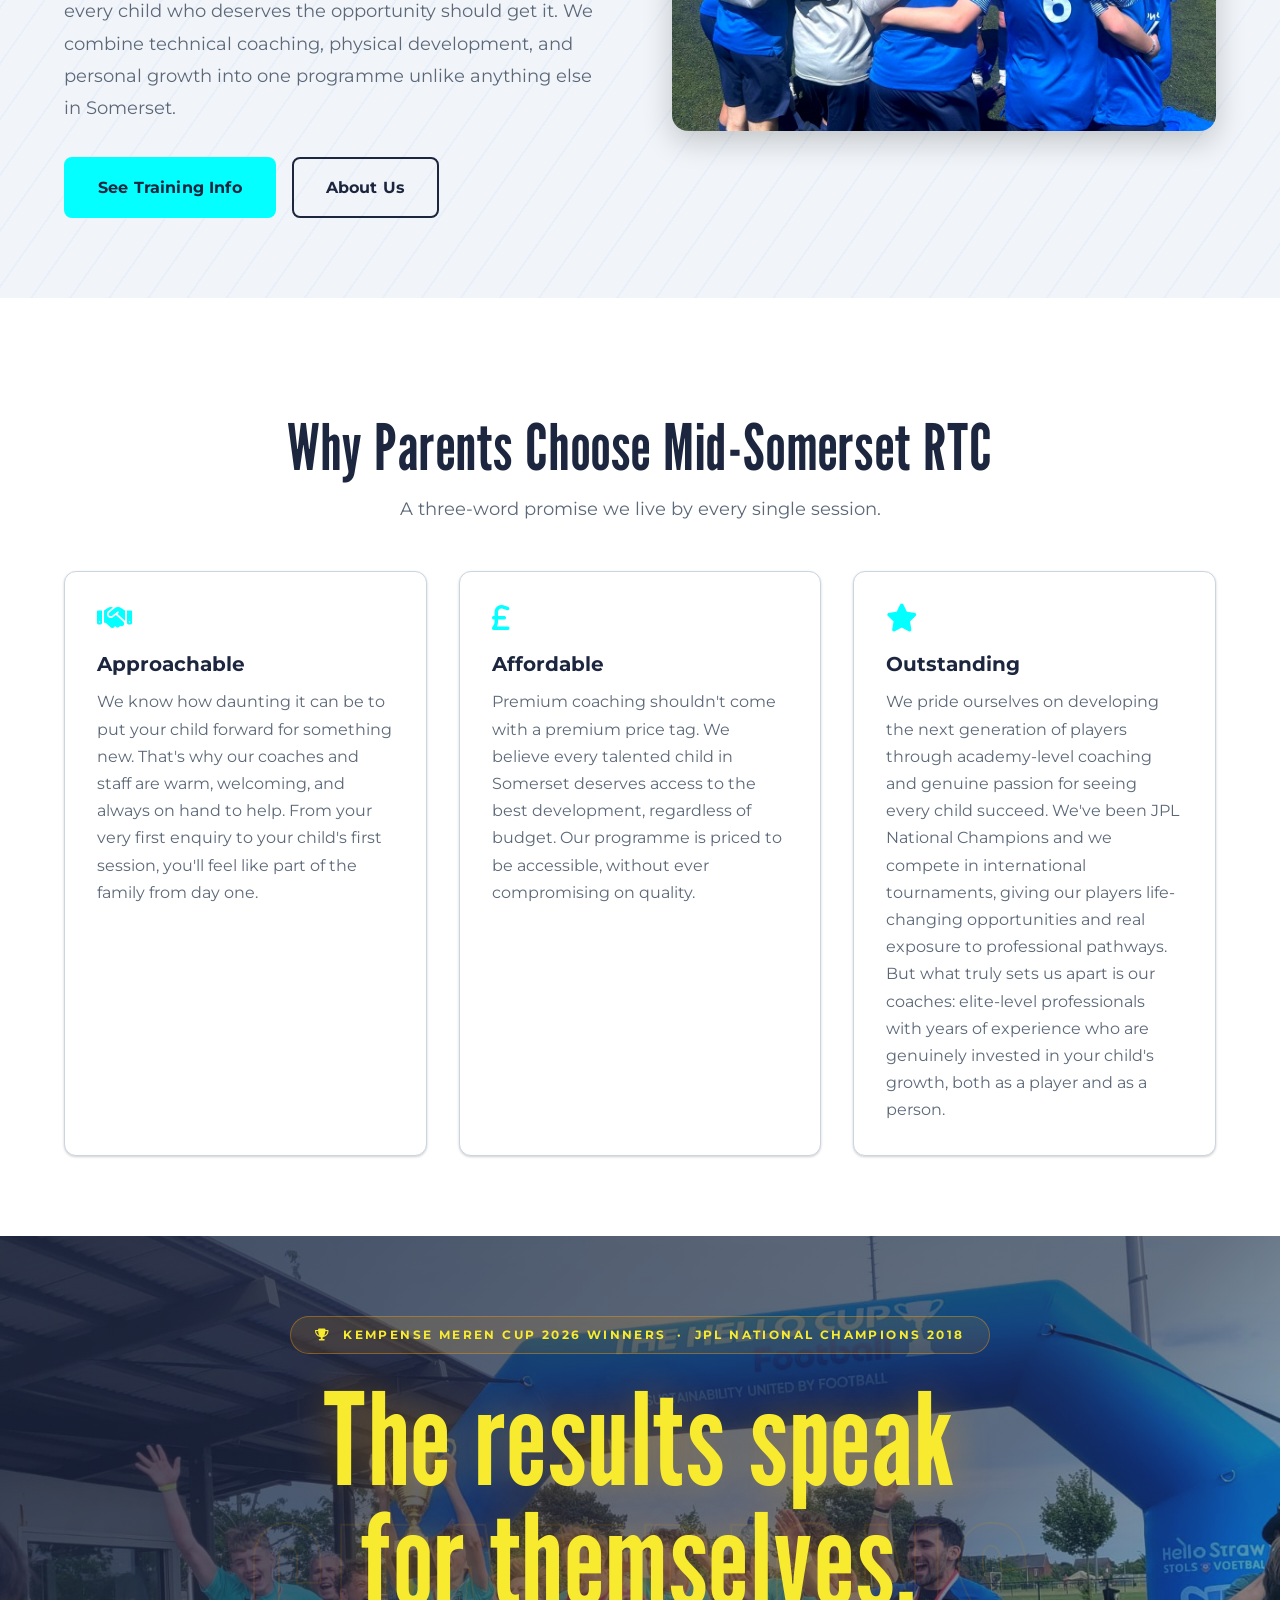
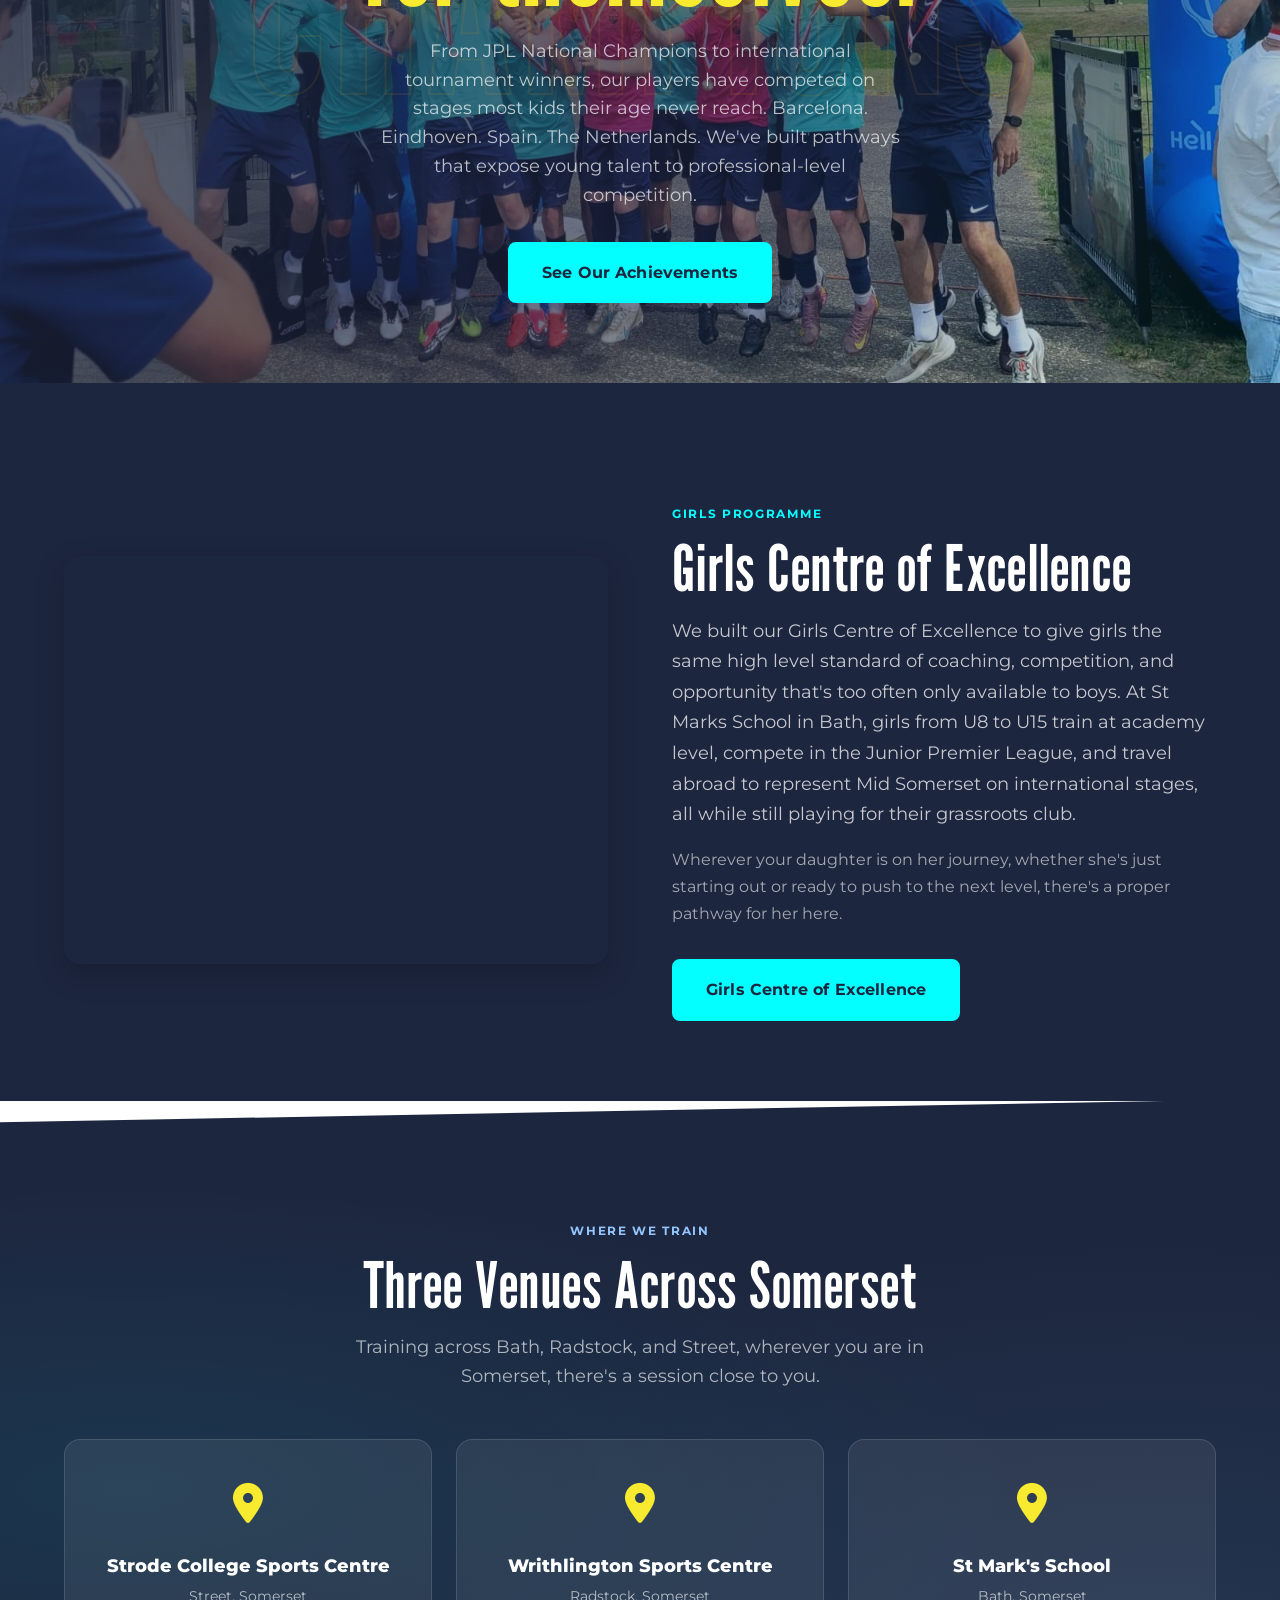
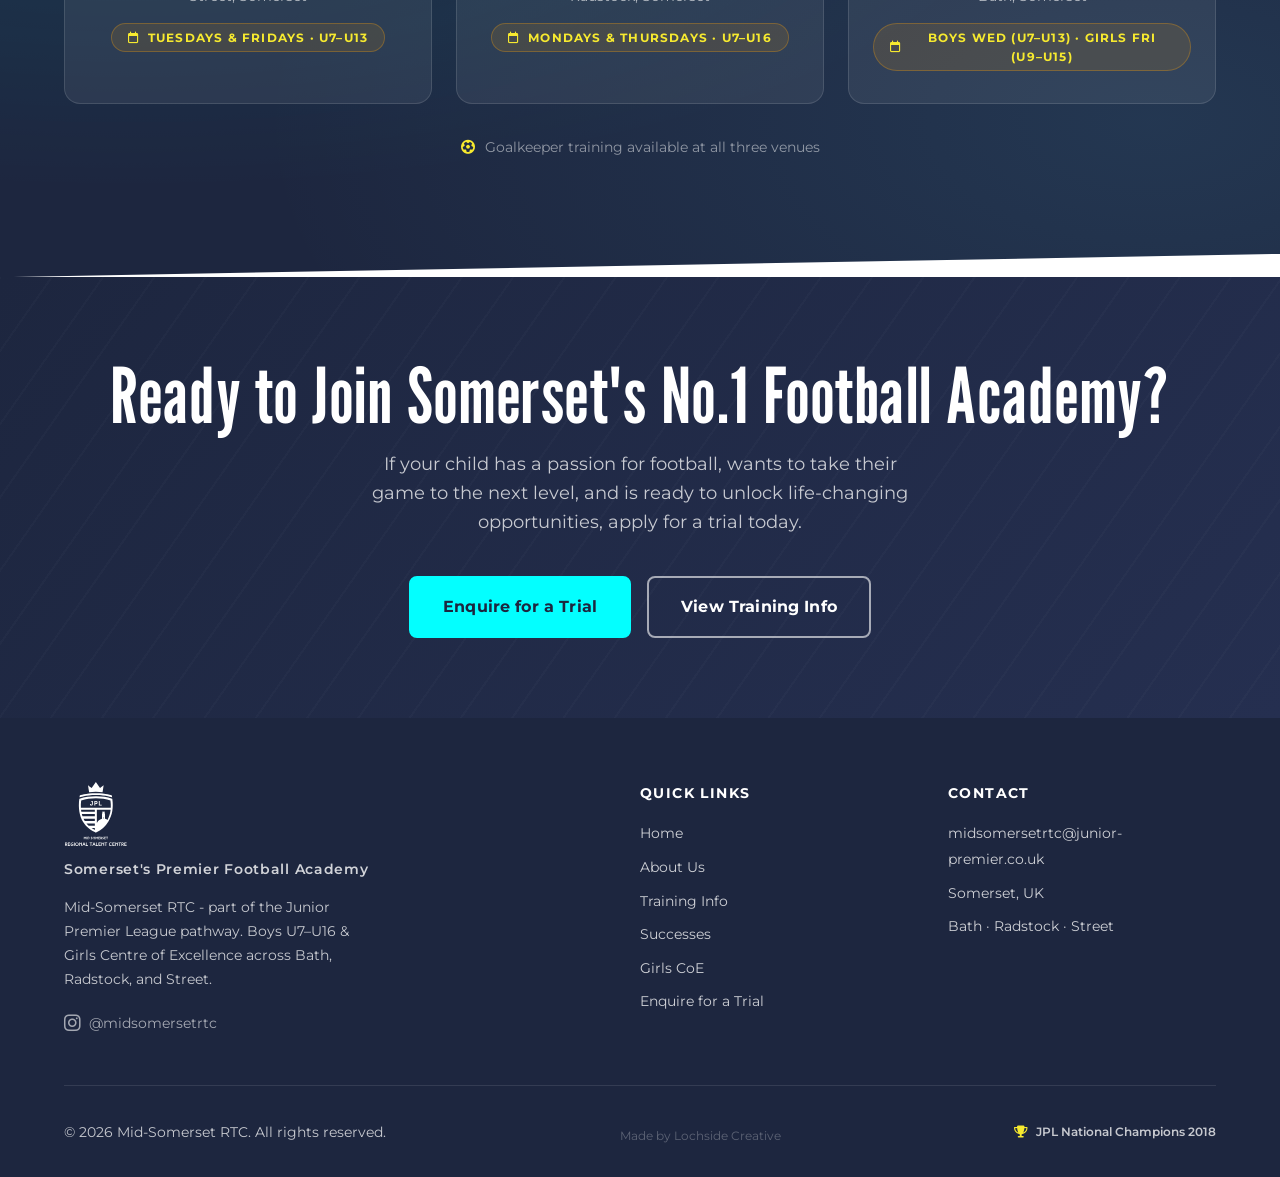
==== commit 5141189d: "Complete website build: all pages, real content, venue/age updates - Added girls.html, parents.html," ====
--- a/index.html
+++ b/index.html
@@ -3,382 +3,285 @@
 <head>
   <meta charset="UTF-8" />
   <meta name="viewport" content="width=device-width, initial-scale=1.0" />
-  <meta name="description" content="Mid-Somerset JPL Talent Centre — Somerset's No.1 JPL Football Academy. Boys U7–U13 and Girls U8–U15 (Girls Centre of Excellence). JPL National Champions 2018." />
-  <title>Mid-Somerset JPL Talent Centre — Somerset's No.1 JPL Football Academy</title>
+  <meta name="description" content="Mid-Somerset RTC - Somerset's premier Junior Premier League Football Academy. Boys U7–U16 and Girls Centre of Excellence. Premium coaching at an accessible price." />
+  <title>Mid-Somerset RTC - Somerset's Premier Football Academy</title>
+  <link rel="preconnect" href="https://fonts.googleapis.com">
+  <link rel="preconnect" href="https://fonts.gstatic.com" crossorigin>
+  <link rel="stylesheet" href="https://fonts.googleapis.com/css2?family=League+Gothic&family=Montserrat:wght@400;600;700;800&display=swap">
   <link rel="stylesheet" href="https://cdnjs.cloudflare.com/ajax/libs/font-awesome/6.5.0/css/all.min.css" />
   <link rel="stylesheet" href="styles.css" />
 </head>
 <body>
 
-  <!-- ===================== NAVBAR ===================== -->
+  <!-- NAVBAR -->
   <header>
     <nav class="navbar" role="navigation" aria-label="Main navigation">
       <div class="navbar__inner">
-        <a href="index.html" class="navbar__logo">Midsomerset <span>RTC</span></a>
+        <a href="index.html" class="navbar__logo">
+          <img src="assets/JPL_MS_RTC_Mono_White.svg" alt="Mid-Somerset RTC" class="navbar__logo-img">
+        </a>
 
         <ul class="navbar__nav" role="list">
-          <li><a href="index.html"   class="navbar__link">Home</a></li>
-          <li><a href="about.html"   class="navbar__link">About</a></li>
-          <li><a href="teams.html"   class="navbar__link">Teams</a></li>
-          <li><a href="news.html"    class="navbar__link">News</a></li>
-          <li><a href="contact.html" class="navbar__link">Register</a></li>
+          <li><a href="index.html"      class="navbar__link">Home</a></li>
+          <li><a href="about.html"      class="navbar__link">About</a></li>
+          <li><a href="training.html"   class="navbar__link">Training</a></li>
+          <li><a href="successes.html"  class="navbar__link">Successes</a></li>
+          <li><a href="girls.html"      class="navbar__link">Girls CoE</a></li>
+          <li><a href="parents.html"    class="navbar__link">Parents</a></li>
         </ul>
 
         <div class="navbar__cta">
-          <a href="contact.html" class="btn-primary btn-sm btn-pulse">Join the Academy</a>
-        </div>
-
-        <button
-          class="navbar__hamburger"
-          aria-label="Toggle mobile menu"
-          aria-expanded="false"
-          aria-controls="mobile-menu"
-        >
-          <span></span>
-          <span></span>
-          <span></span>
+          <a href="trial.html" class="btn-primary btn-sm btn-pulse">Enquire for a Trial</a>
+        </div>
+
+        <button class="navbar__hamburger" aria-label="Toggle mobile menu" aria-expanded="false" aria-controls="mobile-menu">
+          <span></span><span></span><span></span>
         </button>
       </div>
     </nav>
 
-    <!-- Mobile menu -->
-    <div id="mobile-menu" class="navbar__mobile-menu" role="menu">
-      <a href="index.html"   class="navbar__link" role="menuitem">Home</a>
-      <a href="about.html"   class="navbar__link" role="menuitem">About</a>
-      <a href="teams.html"   class="navbar__link" role="menuitem">Teams</a>
-      <a href="news.html"    class="navbar__link" role="menuitem">News</a>
-      <a href="contact.html" class="navbar__link" role="menuitem">Register</a>
-      <a href="contact.html" class="btn-primary">Join the Academy</a>
+    <div id="mobile-menu" class="navbar__mobile-menu">
+      <a href="index.html"      class="navbar__link">Home</a>
+      <a href="about.html"      class="navbar__link">About</a>
+      <a href="training.html"   class="navbar__link">Training</a>
+      <a href="successes.html"  class="navbar__link">Successes</a>
+      <a href="girls.html"      class="navbar__link">Girls CoE</a>
+      <a href="parents.html"    class="navbar__link">Parents</a>
+      <a href="trial.html" class="btn-primary">Enquire for a Trial</a>
     </div>
   </header>
 
   <main>
 
-    <!-- ===================== HERO ===================== -->
+    <!-- HERO -->
     <section class="hero" aria-label="Hero" style="padding-bottom: 44px;">
-      <div class="hero__bg"></div>
+      <div class="hero__bg" style="overflow: hidden; background: none;">
+        <video autoplay muted loop playsinline poster="assets/images/lads-playing.jpg" style="position: absolute; inset: 0; width: 100%; height: 100%; object-fit: cover; z-index: 0;">
+          <source src="assets/images/landing page video.mov" type="video/mp4">
+        </video>
+        <div style="position: absolute; inset: 0; background: linear-gradient(160deg, rgba(29,38,63,0.72) 0%, rgba(29,38,63,0.38) 55%, rgba(29,38,63,0.58) 100%); z-index: 1;"></div>
+      </div>
       <div class="hero__mesh"></div>
+      <div class="brand-stripe"></div>
       <div class="hero__glow"></div>
       <div class="hero__glow hero__glow--2"></div>
 
       <div class="container">
         <div class="hero__content">
-          <div class="hero__badge">
-            <i class="fa-solid fa-trophy" style="color:#F59E0B;"></i>
-            &nbsp;JPL National Champions 2018 &nbsp;·&nbsp; Junior Premier League Pathway
+          <div class="hero__badges">
+            <span class="hero__badge"><i class="fa-solid fa-trophy" style="color:#F7EA2F;"></i> JPL National Champions 2018</span>
+            <span class="hero__badge hero__badge--outline">Junior Premier League Pathway</span>
           </div>
 
           <h1 class="hero__title">
-            <span class="gradient-text" style="-webkit-text-fill-color:unset; background:-webkit-linear-gradient(135deg,#bfdbfe 0%,#ffffff 55%,#93c5fd 100%); -webkit-background-clip:text; background-clip:text; -webkit-text-fill-color:transparent; display:block; font-size:inherit;">Mid-Somerset</span>
-            <span style="color:#F59E0B; display:block; font-size:0.65em; letter-spacing:0.02em; -webkit-text-fill-color:#F59E0B;">JPL Talent Centre</span>
+            <span style="color: var(--color-white); display: block; font-size: inherit;">Developing Somerset's</span>
+            <span style="color: var(--color-teal); display: block; font-size: inherit;">Next Generation of Footballers</span>
           </h1>
 
-          <p class="hero__tagline">Somerset's No.1 JPL Football Academy</p>
+          <p class="hero__tagline">Elite-level coaching at an accessible price to unlock life-changing opportunities.</p>
 
           <div class="hero__ctas">
-            <a href="contact.html" class="btn-primary btn-pulse">Join the Academy</a>
-            <a href="about.html"   class="btn-outline">Learn More</a>
-          </div>
-        </div>
-      </div>
-
-      <!-- Scrolling ticker -->
+            <a href="trial.html" class="btn-primary btn-pulse">Enquire for a Trial</a>
+            <a href="about.html" class="hero__text-cta">Find Out More <i class="fa-solid fa-arrow-right"></i></a>
+          </div>
+        </div>
+      </div>
+
       <div class="hero__ticker" aria-hidden="true">
         <div class="hero__ticker-track">
+          <span>Radstock · Bath · Street</span><span class="sep">·</span>
+          <span>Kempense Meren Cup 2026 Winners</span><span class="sep">·</span>
           <span>JPL National Champions 2018</span><span class="sep">·</span>
-          <span>Somerset's No.1 Academy</span><span class="sep">·</span>
-          <span>Boys &amp; Girls</span><span class="sep">·</span>
-          <span>Ages U7–U15</span><span class="sep">·</span>
-          <span>Bath</span><span class="sep">·</span>
-          <span>Radstock</span><span class="sep">·</span>
-          <span>Street</span><span class="sep">·</span>
-          <span>Goalkeeper Training Available</span><span class="sep">·</span>
           <span>Junior Premier League Pathway</span><span class="sep">·</span>
-          <!-- duplicate for seamless loop -->
+          <span>Radstock · Bath · Street</span><span class="sep">·</span>
+          <span>Kempense Meren Cup 2026 Winners</span><span class="sep">·</span>
           <span>JPL National Champions 2018</span><span class="sep">·</span>
-          <span>Somerset's No.1 Academy</span><span class="sep">·</span>
-          <span>Boys &amp; Girls</span><span class="sep">·</span>
-          <span>Ages U7–U15</span><span class="sep">·</span>
-          <span>Bath</span><span class="sep">·</span>
-          <span>Radstock</span><span class="sep">·</span>
-          <span>Street</span><span class="sep">·</span>
-          <span>Goalkeeper Training Available</span><span class="sep">·</span>
           <span>Junior Premier League Pathway</span><span class="sep">·</span>
         </div>
       </div>
     </section>
 
-    <!-- ===================== STATS (glassmorphism) ===================== -->
+    <!-- STATS -->
     <section class="section section--dark" style="padding-block: var(--space-16);" aria-label="Key stats">
       <div class="container">
-        <div class="stats-glass-row">
-
-          <div class="stat-glass">
-            <div class="stat-glass__icon"><i class="fa-solid fa-location-dot"></i></div>
-            <div class="stat-glass__value" data-count-to="3">3</div>
-            <div class="stat-glass__label">Training Venues</div>
-          </div>
-
-          <div class="stat-glass">
-            <div class="stat-glass__icon"><i class="fa-solid fa-futbol"></i></div>
-            <div class="stat-glass__value">U7–U15</div>
-            <div class="stat-glass__label">Age Groups</div>
-          </div>
-
-          <div class="stat-glass">
-            <div class="stat-glass__icon"><i class="fa-solid fa-trophy"></i></div>
-            <div class="stat-glass__value" data-count-to="2018">2018</div>
-            <div class="stat-glass__label">JPL National Champions</div>
-          </div>
-
-          <div class="stat-glass">
-            <div class="stat-glass__icon"><i class="fa-solid fa-people-group"></i></div>
-            <div class="stat-glass__value">Boys &amp; Girls</div>
-            <div class="stat-glass__label">Girls Centre of Excellence</div>
-          </div>
-
-        </div>
-      </div>
-    </section>
-
-    <!-- ===================== ABOUT THE ACADEMY ===================== -->
-    <section class="section section--striped" id="about" style="position:relative; overflow:hidden;">
-      <!-- Decorative background text -->
-      <div style="position:absolute; inset:0; display:flex; align-items:center; justify-content:center; pointer-events:none; overflow:hidden; z-index:0;" aria-hidden="true">
-        <span class="outline-text" style="-webkit-text-stroke:2px rgba(37,99,235,0.07);">ELITE</span>
-      </div>
-
-      <div class="container" style="position:relative; z-index:1;">
+        <div style="display: flex; flex-wrap: wrap; justify-content: center; gap: var(--space-4);">
+          <div style="display: flex; align-items: center; gap: var(--space-3); background: rgba(255,255,255,0.07); border: 1px solid rgba(255,255,255,0.14); border-radius: var(--radius-full); padding: var(--space-3) var(--space-6);">
+            <i class="fa-solid fa-location-dot" style="color: var(--color-teal); font-size: 1.1rem;"></i>
+            <span style="color: #fff; font-weight: 700; font-size: var(--font-size-sm); white-space: nowrap;">3 Training Venues</span>
+          </div>
+          <div style="display: flex; align-items: center; gap: var(--space-3); background: rgba(255,255,255,0.07); border: 1px solid rgba(255,255,255,0.14); border-radius: var(--radius-full); padding: var(--space-3) var(--space-6);">
+            <i class="fa-solid fa-futbol" style="color: var(--color-teal); font-size: 1.1rem;"></i>
+            <span style="color: #fff; font-weight: 700; font-size: var(--font-size-sm); white-space: nowrap;">Ages U7–U16</span>
+          </div>
+          <div style="display: flex; align-items: center; gap: var(--space-3); background: rgba(255,255,255,0.07); border: 1px solid rgba(255,255,255,0.14); border-radius: var(--radius-full); padding: var(--space-3) var(--space-6);">
+            <i class="fa-solid fa-trophy" style="color: #F7EA2F; font-size: 1.1rem;"></i>
+            <span style="color: #fff; font-weight: 700; font-size: var(--font-size-sm); white-space: nowrap;">JPL National Champions 2018</span>
+          </div>
+          <div style="display: flex; align-items: center; gap: var(--space-3); background: rgba(255,255,255,0.07); border: 1px solid rgba(255,255,255,0.14); border-radius: var(--radius-full); padding: var(--space-3) var(--space-6);">
+            <i class="fa-solid fa-people-group" style="color: var(--color-teal); font-size: 1.1rem;"></i>
+            <span style="color: #fff; font-weight: 700; font-size: var(--font-size-sm); white-space: nowrap;">Boys &amp; Girls Programme</span>
+          </div>
+        </div>
+      </div>
+    </section>
+
+    <!-- WHAT WE DO -->
+    <section class="section section--striped" id="about" style="position: relative; overflow: hidden;">
+      <div class="container">
+        <div class="section-two-col" style="display: grid; gap: var(--space-16); align-items: center;">
+          <div>
+            <span class="section-label" style="color: var(--color-navy-deep);">What We Do</span>
+            <h2 class="section-title gradient-text">More than just a football club</h2>
+            <p class="intro-text">
+              Mid-Somerset RTC is Somerset's premier JPL Talent Centre, developing boys and girls
+              aged U7 to U15 into the next generation of footballers.
+            </p>
+            <p class="intro-text" style="margin-top: var(--space-4);">
+              We do more than coach football: we build confidence, character, and a lifelong love
+              of the game. As part of the official Junior Premier League pathway, our sessions are
+              structured and high quality, but never out of reach, because every child who deserves
+              the opportunity should get it. We combine technical coaching, physical development,
+              and personal growth into one programme unlike anything else in Somerset.
+            </p>
+            <div style="margin-top: var(--space-8); display: flex; gap: var(--space-4); flex-wrap: wrap;">
+              <a href="training.html" class="btn-primary">See Training Info</a>
+              <a href="about.html" class="btn-outline--dark btn-outline">About Us</a>
+            </div>
+          </div>
+          <div style="border-radius: var(--radius-xl); overflow: hidden; aspect-ratio: 4/3; box-shadow: var(--shadow-lg);">
+            <img src="assets/images/team-huddle-spain.jpg" alt="Mid-Somerset RTC squad huddle in Spain" style="width: 100%; height: 100%; object-fit: cover;" loading="lazy">
+          </div>
+        </div>
+      </div>
+    </section>
+
+    <!-- THREE PILLARS -->
+    <section class="section" style="clip-path: polygon(0 3%, 100% 0%, 100% 100%, 0% 100%); padding-top: calc(var(--space-20) + 3vw); margin-top: -2px;">
+      <div class="container">
         <div class="text-center">
-          <span class="section-label">Who We Are</span>
-          <h2 class="section-title gradient-text">About the Academy</h2>
-        </div>
-
-        <div style="max-width: 760px; margin-inline: auto; margin-bottom: var(--space-6);">
-          <p class="intro-text">
-            Mid-Somerset JPL Talent Centre is Somerset's premier Junior Premier League Football Academy,
-            dedicated to identifying and developing talented young footballers aged U7 to U15 across
-            Somerset. As part of the official JPL pathway, we provide a structured, high-quality
-            programme that bridges grassroots football and elite academy environments.
-          </p>
-          <p class="intro-text" style="margin-top: var(--space-4);">
-            Our programme combines technical coaching, physical development, and character education —
-            giving every player the tools they need to fulfil their potential both on and off the pitch.
-            We are proud to offer dedicated provision for both Boys (U7–U13) and Girls (U8–U15) through
-            our Girls Centre of Excellence, alongside specialist goalkeeper training at all three venues.
-          </p>
-        </div>
-      </div>
-    </section>
-
-    <!-- ===================== CHAMPIONS BANNER ===================== -->
-    <section class="champions-banner" aria-label="JPL National Champions 2018">
-      <div class="champions-banner__bg-mesh"></div>
-      <div class="champions-banner__bg-text" aria-hidden="true">
-        <span>NATIONAL CHAMPIONS</span>
-      </div>
-      <div class="container">
-        <div class="champions-banner__content">
-          <span class="champions-banner__trophy" aria-hidden="true">🏆</span>
-          <div class="champions-banner__year">JPL National Champions · 2018</div>
-          <h2 class="champions-banner__title">National Champions</h2>
-          <p class="champions-banner__subtitle">
-            We are proud to be JPL National Champions, the highest honour in the Junior Premier League,
-            a testament to the talent and dedication of our players and coaching staff.
-          </p>
-        </div>
-      </div>
-    </section>
-
-    <!-- ===================== OUR PROGRAMME ===================== -->
-    <section class="section" id="programme" style="clip-path: polygon(0 3%, 100% 0%, 100% 100%, 0% 100%); padding-top: calc(var(--space-20) + 3vw); margin-top: -2px;">
-      <div class="container">
-        <div class="text-center">
-          <span class="section-label">What We Do</span>
-          <h2 class="section-title gradient-text">Our Programme</h2>
-          <p class="section-subtitle">
-            A three-pillar approach that develops complete footballers, ready for the next level.
-          </p>
+          <h2 class="section-title gradient-text">Why Parents Choose Mid-Somerset RTC</h2>
+          <p class="section-subtitle">A three-word promise we live by every single session.</p>
         </div>
 
         <div class="grid-3">
           <div class="card">
-            <div class="card__icon" aria-hidden="true"><i class="fa-solid fa-futbol"></i></div>
-            <h3 class="card__title">Technical Development</h3>
+            <div class="card__icon" aria-hidden="true"><i class="fa-solid fa-handshake"></i></div>
+            <h3 class="card__title">Approachable</h3>
             <p class="card__text">
-              Structured sessions focused on ball mastery, technical skill-building, and position-specific
-              training. Our JPL-qualified coaches design age-appropriate curricula that challenge every
-              player to improve week on week.
+              We know how daunting it can be to put your child forward for something new. That's why our coaches and staff are warm, welcoming, and always on hand to help. From your very first enquiry to your child's first session, you'll feel like part of the family from day one.
             </p>
           </div>
 
           <div class="card">
-            <div class="card__icon" aria-hidden="true"><i class="fa-solid fa-people-group"></i></div>
-            <h3 class="card__title">Teamwork &amp; Character</h3>
+            <div class="card__icon" aria-hidden="true"><i class="fa-solid fa-sterling-sign"></i></div>
+            <h3 class="card__title">Affordable</h3>
             <p class="card__text">
-              Football is a team sport and life requires character. We embed core values — respect,
-              resilience, determination, and sportsmanship — into everything we do, preparing young
-              people for success on and off the pitch.
+              Premium coaching shouldn't come with a premium price tag. We believe every talented child in Somerset deserves access to the best development, regardless of budget. Our programme is priced to be accessible, without ever compromising on quality.
             </p>
           </div>
 
           <div class="card">
-            <div class="card__icon" aria-hidden="true"><i class="fa-solid fa-trophy"></i></div>
-            <h3 class="card__title">JPL Pathway</h3>
+            <div class="card__icon" aria-hidden="true"><i class="fa-solid fa-star"></i></div>
+            <h3 class="card__title">Outstanding</h3>
             <p class="card__text">
-              Clear development pathways within the Junior Premier League. We run trials, support
-              progression through the JPL structure, and provide every player with transparent
-              feedback on their development.
-            </p>
-          </div>
-        </div>
-      </div>
-    </section>
-
-    <!-- ===================== LOCATIONS ===================== -->
+              We pride ourselves on developing the next generation of players through academy-level coaching and genuine passion for seeing every child succeed. We've been JPL National Champions and we compete in international tournaments, giving our players life-changing opportunities and real exposure to professional pathways. But what truly sets us apart is our coaches: elite-level professionals with years of experience who are genuinely invested in your child's growth, both as a player and as a person.
+            </p>
+          </div>
+        </div>
+      </div>
+    </section>
+
+    <!-- ACHIEVEMENTS HIGHLIGHT -->
+    <section class="champions-banner" aria-label="Our Achievements" style="position: relative; overflow: hidden; min-height: 520px; display: flex; align-items: center;">
+      <div style="position: absolute; inset: 0; background: linear-gradient(135deg, rgba(29,38,63,0.82) 0%, rgba(29,38,63,0.65) 60%, rgba(3,255,255,0.08) 100%), url('assets/images/kempense-celebration.jpg') center/cover no-repeat; z-index: 0;"></div>
+      <div class="champions-banner__bg-text" aria-hidden="true"><span>CHAMPIONS</span></div>
+      <div class="container" style="position: relative; z-index: 1;">
+        <div class="champions-banner__content">
+          <div class="champions-banner__year">
+            <i class="fa-solid fa-trophy" style="color: #F7EA2F; margin-right: 6px;"></i>
+            Kempense Meren Cup 2026 Winners &nbsp;·&nbsp; JPL National Champions 2018
+          </div>
+          <h2 class="champions-banner__title">The results speak<br>for themselves.</h2>
+          <p class="champions-banner__subtitle">
+            From JPL National Champions to international tournament winners, our players have competed on stages most kids their age never reach. Barcelona. Eindhoven. Spain. The Netherlands. We've built pathways that expose young talent to professional-level competition.
+          </p>
+          <a href="successes.html" class="btn-primary" style="margin-top: var(--space-8);">See Our Achievements</a>
+        </div>
+      </div>
+    </section>
+
+    <!-- GIRLS CENTRE OF EXCELLENCE CALLOUT -->
+    <section class="section section--dark" style="padding-top: calc(var(--space-20) + 3vw); margin-top: -2px;">
+      <div class="container">
+        <div class="section-two-col" style="display: grid; gap: var(--space-16); align-items: center;">
+          <div style="border-radius: var(--radius-xl); overflow: hidden; aspect-ratio: 4/3; box-shadow: var(--shadow-lg);">
+            <img src="assets/images/Girls laughing.JPG" alt="Girls laughing at Mid-Somerset RTC" style="width: 100%; height: 100%; object-fit: cover; object-position: 38% 42%; transform: scale(1.25); transform-origin: 50% 42%;" loading="lazy">
+          </div>
+          <div>
+            <span class="section-label" style="color: var(--color-teal);">Girls Programme</span>
+            <h2 class="section-title" style="color: var(--color-white);">Girls Centre of Excellence</h2>
+            <p style="color: rgba(255,255,255,0.75); font-size: var(--font-size-lg); line-height: 1.7; margin-bottom: var(--space-4);">
+              We built our Girls Centre of Excellence to give girls the same high level standard of coaching, competition, and opportunity that's too often only available to boys. At St Marks School in Bath, girls from U8 to U15 train at academy level, compete in the Junior Premier League, and travel abroad to represent Mid Somerset on international stages, all while still playing for their grassroots club.
+            </p>
+            <p style="color: rgba(255,255,255,0.6); line-height: 1.7; margin-bottom: var(--space-8);">
+              Wherever your daughter is on her journey, whether she's just starting out or ready to push to the next level, there's a proper pathway for her here.
+            </p>
+            <a href="girls.html" class="btn-primary">Girls Centre of Excellence</a>
+          </div>
+        </div>
+      </div>
+    </section>
+
+    <!-- VENUES STRIP -->
     <section class="locations-section" id="locations" aria-label="Training Venues" style="clip-path: polygon(0 3%, 100% 0%, 100% 97%, 0% 100%); margin-top: -2px; padding-top: calc(var(--space-20) + 3vw); padding-bottom: calc(var(--space-20) + 3vw);">
       <div class="container">
         <div class="text-center">
-          <span class="section-label" style="color:#93c5fd;">Where We Train</span>
-          <h2 class="section-title" style="color:#fff;">Training Venues</h2>
-          <p class="section-subtitle" style="color:rgba(255,255,255,0.65);">
-            Three convenient venues across Somerset — Bath, Radstock, and Street.
+          <span class="section-label" style="color: var(--color-blue-label);">Where We Train</span>
+          <h2 class="section-title" style="color: #fff;">Three Venues Across Somerset</h2>
+          <p class="section-subtitle" style="color: rgba(255,255,255,0.65);">
+            Training across Bath, Radstock, and Street, wherever you are in Somerset, there's a session close to you.
           </p>
         </div>
 
         <div class="locations-grid">
-
           <div class="location-card">
             <div class="location-card__icon"><i class="fa-solid fa-location-dot"></i></div>
             <div class="location-card__venue">Strode College Sports Centre</div>
             <div class="location-card__town">Street, Somerset</div>
-            <div class="location-card__days"><i class="fa-regular fa-calendar"></i> Mon &amp; Fri Evenings</div>
-          </div>
-
+            <div class="location-card__days"><i class="fa-regular fa-calendar"></i> Tuesdays &amp; Fridays · U7–U13</div>
+          </div>
           <div class="location-card">
             <div class="location-card__icon"><i class="fa-solid fa-location-dot"></i></div>
             <div class="location-card__venue">Writhlington Sports Centre</div>
             <div class="location-card__town">Radstock, Somerset</div>
-            <div class="location-card__days"><i class="fa-regular fa-calendar"></i> Weekday Evenings</div>
-          </div>
-
+            <div class="location-card__days"><i class="fa-regular fa-calendar"></i> Mondays &amp; Thursdays · U7–U16</div>
+          </div>
           <div class="location-card">
             <div class="location-card__icon"><i class="fa-solid fa-location-dot"></i></div>
             <div class="location-card__venue">St Mark's School</div>
             <div class="location-card__town">Bath, Somerset</div>
-            <div class="location-card__days"><i class="fa-regular fa-calendar"></i> Weekday Evenings</div>
-          </div>
-
-        </div>
-
-        <p style="text-align:center; color:rgba(255,255,255,0.5); font-size:var(--font-size-sm); margin-top:var(--space-8);">
-          <i class="fa-solid fa-futbol" style="color:#F59E0B; margin-right:6px;"></i>
-          Goalkeeper training available at all venues
+            <div class="location-card__days"><i class="fa-regular fa-calendar"></i> Boys Wed (U7–U13) · Girls Fri (U9–U15)</div>
+          </div>
+        </div>
+
+        <p style="text-align: center; color: rgba(255,255,255,0.5); font-size: var(--font-size-sm); margin-top: var(--space-8);">
+          <i class="fa-solid fa-futbol" style="color: #F7EA2F; margin-right: 6px;"></i>
+          Goalkeeper training available at all three venues
         </p>
       </div>
     </section>
 
-    <!-- ===================== EASTER CAMP ===================== -->
-    <section class="section" id="camp" style="padding-top: calc(var(--space-20) + 3vw); margin-top: -2px;">
-      <div class="container">
-        <div class="camp-banner">
-          <div style="position:relative; z-index:1; flex:1;">
-            <div class="camp-banner__label"><i class="fa-solid fa-sun"></i>&nbsp; Easter Camp 2026</div>
-            <div class="camp-banner__title" style="margin-top:var(--space-4);">Easter Football Camp</div>
-            <div class="camp-banner__details" style="margin-top:var(--space-3);">
-              <strong style="color:#fff;">13–15 April 2026</strong> &nbsp;·&nbsp; Strode College Sports Centre, Street<br>
-              Years 2–7 &nbsp;·&nbsp; 9am–3pm each day
-            </div>
-            <div class="camp-banner__price" style="margin-top:var(--space-4);">
-              <div class="camp-banner__price-item">£25 / day</div>
-              <div class="camp-banner__price-item" style="background:rgba(245,158,11,0.15); border-color:rgba(245,158,11,0.4); color:#F59E0B;">£65 all 3 days</div>
-            </div>
-          </div>
-          <div style="position:relative; z-index:1; flex-shrink:0; text-align:center;">
-            <a href="contact.html" class="btn-primary btn-pulse" style="margin-top:var(--space-4);">Book Your Place</a>
-          </div>
-        </div>
-      </div>
-    </section>
-
-    <!-- ===================== LATEST NEWS ===================== -->
-    <section class="section section--striped" id="news">
-      <div class="container">
-        <div style="display: flex; align-items: flex-end; justify-content: space-between; flex-wrap: wrap; gap: var(--space-4); margin-bottom: var(--space-12);">
-          <div>
-            <span class="section-label">Stay Up to Date</span>
-            <h2 class="section-title gradient-text" style="margin-bottom: 0;">Latest from the Academy</h2>
-          </div>
-          <a href="news.html" class="btn-outline--dark btn-outline btn-sm">View All News</a>
-        </div>
-
-        <div style="display: grid; grid-template-columns: 1fr; gap: var(--space-8);" class="home-news-grid">
-
-          <article class="news-card">
-            <div class="news-card__image news-card__image--variant-1" aria-hidden="true"></div>
-            <div class="news-card__body">
-              <div class="news-card__meta">
-                <span class="news-card__tag">Easter Camp</span>
-                <time class="news-card__date" datetime="2026-03-20">20 March 2026</time>
-              </div>
-              <h3 class="news-card__title">Easter Camp Announced — 13–15 April @ Strode College</h3>
-              <p class="news-card__excerpt">
-                We are excited to announce our Easter Football Camp running 13–15 April 2026 at Strode
-                College Sports Centre, Street. Open to Years 2–7, 9am–3pm daily. Book your place now.
-              </p>
-              <a href="news.html" class="news-card__link">Read More</a>
-            </div>
-          </article>
-
-          <article class="news-card">
-            <div class="news-card__image news-card__image--variant-3" aria-hidden="true"></div>
-            <div class="news-card__body">
-              <div class="news-card__meta">
-                <span class="news-card__tag">Girls Academy</span>
-                <time class="news-card__date" datetime="2026-02-14">14 February 2026</time>
-              </div>
-              <h3 class="news-card__title">Girls Centre of Excellence — Trials Open for U8–U15</h3>
-              <p class="news-card__excerpt">
-                Our Girls Centre of Excellence is now open for trials across all age groups U8 to U15.
-                We are committed to providing the highest quality JPL pathway for female players in Somerset.
-              </p>
-              <a href="news.html" class="news-card__link">Read More</a>
-            </div>
-          </article>
-
-          <article class="news-card">
-            <div class="news-card__image news-card__image--variant-5" aria-hidden="true"></div>
-            <div class="news-card__body">
-              <div class="news-card__meta">
-                <span class="news-card__tag">Goalkeeper Training</span>
-                <time class="news-card__date" datetime="2026-01-28">28 January 2026</time>
-              </div>
-              <h3 class="news-card__title">Specialist Goalkeeper Training Now at All 3 Venues</h3>
-              <p class="news-card__excerpt">
-                We are pleased to confirm that dedicated goalkeeper training is now available at all
-                three training venues — Strode College, Writhlington, and St Mark's School.
-              </p>
-              <a href="news.html" class="news-card__link">Read More</a>
-            </div>
-          </article>
-
-        </div>
-      </div>
-    </section>
-
-    <!-- ===================== CTA STRIP ===================== -->
-    <section class="cta-strip" aria-label="Join the Academy">
+    <!-- CTA STRIP -->
+    <section class="cta-strip" aria-label="Enquire for a Trial">
       <div class="container">
         <div class="cta-strip__content">
-          <span class="section-label" style="color: #93c5fd;">Get Started</span>
-          <h2 class="cta-strip__title">Ready to Join Somerset's No.1 JPL Academy?</h2>
+          <h2 class="cta-strip__title">Ready to Join Somerset's No.1 Football Academy?</h2>
           <p class="cta-strip__text">
-            Take the first step in your football journey. Register your interest today and
-            find out how Mid-Somerset JPL Talent Centre can help your child reach their potential.
+            If your child has a passion for football, wants to take their game to the next level, and is ready to unlock life-changing opportunities, apply for a trial today.
           </p>
           <div class="cta-strip__buttons">
-            <a href="contact.html" class="btn-primary btn-pulse">Register Your Interest</a>
-            <a href="about.html"   class="btn-outline">Find Out More</a>
+            <a href="trial.html" class="btn-primary btn-pulse">Enquire for a Trial</a>
+            <a href="training.html" class="btn-outline">View Training Info</a>
           </div>
         </div>
       </div>
@@ -386,20 +289,22 @@
 
   </main>
 
-  <!-- ===================== FOOTER ===================== -->
+  <!-- FOOTER -->
   <footer class="footer" role="contentinfo">
     <div class="container">
       <div class="footer__top">
         <div class="footer__brand">
-          <div class="footer__logo">Midsomerset <span>RTC</span></div>
-          <div class="footer__tagline">Somerset's No.1 JPL Football Academy</div>
+          <div class="footer__logo">
+            <img src="assets/JPL_MS_RTC_Mono_White.svg" alt="Mid-Somerset RTC" class="footer__logo-img">
+          </div>
+          <div class="footer__tagline">Somerset's Premier Football Academy</div>
           <p class="footer__desc">
-            Mid-Somerset JPL Talent Centre — part of the Junior Premier League pathway.
-            Boys U7–U13 &amp; Girls U8–U15 across Bath, Radstock, and Street.
+            Mid-Somerset RTC - part of the Junior Premier League pathway.
+            Boys U7–U16 &amp; Girls Centre of Excellence across Bath, Radstock, and Street.
           </p>
-          <div style="margin-top:var(--space-5);">
-            <a href="https://instagram.com/midsomersetrtc" target="_blank" rel="noopener" style="display:inline-flex; align-items:center; gap:var(--space-2); color:rgba(255,255,255,0.6); font-size:var(--font-size-sm); text-decoration:none; transition:color 0.2s ease;" aria-label="Follow @midsomersetrtc on Instagram">
-              <i class="fa-brands fa-instagram" style="font-size:1.2rem;"></i>
+          <div style="margin-top: var(--space-5);">
+            <a href="https://instagram.com/midsomersetrtc" target="_blank" rel="noopener" style="display: inline-flex; align-items: center; gap: var(--space-2); color: rgba(255,255,255,0.6); font-size: var(--font-size-sm); text-decoration: none; transition: color 0.2s ease;" aria-label="Follow @midsomersetrtc on Instagram">
+              <i class="fa-brands fa-instagram" style="font-size: 1.2rem;"></i>
               @midsomersetrtc
             </a>
           </div>
@@ -408,11 +313,12 @@
         <div>
           <div class="footer__nav-title">Quick Links</div>
           <ul class="footer__nav-links" role="list">
-            <li><a href="index.html"   class="footer__nav-link">Home</a></li>
-            <li><a href="about.html"   class="footer__nav-link">About</a></li>
-            <li><a href="teams.html"   class="footer__nav-link">Teams</a></li>
-            <li><a href="news.html"    class="footer__nav-link">News</a></li>
-            <li><a href="contact.html" class="footer__nav-link">Register</a></li>
+            <li><a href="index.html"     class="footer__nav-link">Home</a></li>
+            <li><a href="about.html"     class="footer__nav-link">About Us</a></li>
+            <li><a href="training.html"  class="footer__nav-link">Training Info</a></li>
+            <li><a href="successes.html" class="footer__nav-link">Successes</a></li>
+            <li><a href="girls.html"     class="footer__nav-link">Girls CoE</a></li>
+            <li><a href="trial.html"     class="footer__nav-link">Enquire for a Trial</a></li>
           </ul>
         </div>
 
@@ -427,19 +333,11 @@
       </div>
 
       <div class="footer__bottom">
-        <p class="footer__copy">&copy; 2026 Mid-Somerset JPL Talent Centre. All rights reserved.</p>
-        <span class="footer__badge"><i class="fa-solid fa-trophy" style="color:#F59E0B;"></i> JPL National Champions 2018</span>
+        <p class="footer__copy">&copy; 2026 Mid-Somerset RTC. All rights reserved.</p><a href="https://www.lochsidecreative.com" target="_blank" rel="noopener" class="footer__copy" style="display:block; margin-top: var(--space-2); opacity: 0.4; font-size: var(--font-size-xs); text-decoration: none; color: inherit; transition: opacity 0.2s;">Made by Lochside Creative</a>
+        <span class="footer__badge"><i class="fa-solid fa-trophy" style="color: var(--color-gold);"></i> JPL National Champions 2018</span>
       </div>
     </div>
   </footer>
-
-  <style>
-    @media (min-width: 768px) {
-      .home-news-grid {
-        grid-template-columns: repeat(3, 1fr) !important;
-      }
-    }
-  </style>
 
   <script src="script.js"></script>
 </body>
--- a/styles.css
+++ b/styles.css
@@ -1,25 +1,34 @@
 /* ============================================================
-   Midsomerset RTC — styles.css
-   ============================================================ */
-
-/* ── Google Fonts ── */
-@import url('https://fonts.googleapis.com/css2?family=Montserrat:wght@400;600;700;800&display=swap');
+   Midsomerset RTC - styles.css
+   ============================================================ */
+
+/* Google Fonts are loaded via <link> in each HTML <head> - not here */
 
 /* ── CSS Custom Properties ── */
 :root {
-  /* Colours */
-  --color-navy-deep:  #0B2447;
-  --color-navy-mid:   #19376D;
-  --color-blue:       #2563EB;
+  /* Colours - JPL Brand Palette */
+  --color-navy-deep:  #1D263F;
+  --color-navy-mid:   #252f50;
+  --color-blue:       #5ECFF5;
+  --color-teal:       #03FFFF;
   --color-black:      #0a0a0a;
   --color-white:      #FFFFFF;
   --color-grey-light: #F1F5F9;
   --color-grey-mid:   #CBD5E1;
-  --color-grey-text:  #64748B;
-  --color-blue-light: #DBEAFE;
+  --color-grey-text:  #5C6878;
+  --color-blue-light: #B2EFFC;
+  --color-blue-label: #93c5fd;   /* accent label colour used on dark backgrounds */
+  --color-blue-royal: #2563EB;   /* secondary blue for glows, focus rings, gradients */
+  --color-gold:       #F7EA2F;
+  --color-success-bg: #dcfce7;
+  --color-success-border: #16a34a;
+  --color-success-text: #15803d;
+  --color-navy-banner: #060f1f;  /* deep nav used in champions banner */
+  --color-camp-start: #0B2447;   /* camp banner gradient start */
 
   /* Typography */
   --font-family: 'Montserrat', sans-serif;
+  --font-display: 'League Gothic', sans-serif;
   --font-size-xs:   0.75rem;
   --font-size-sm:   0.875rem;
   --font-size-base: 1rem;
@@ -63,7 +72,7 @@
   --transition-slow:   400ms ease;
 
   /* Navbar height */
-  --navbar-height: 70px;
+  --navbar-height: 80px;
 }
 
 /* ============================================================
@@ -121,6 +130,7 @@
 h1, h2, h3, h4, h5, h6 {
   line-height: 1.2;
   font-weight: 700;
+  text-wrap: balance;
 }
 
 /* ============================================================
@@ -150,21 +160,25 @@
   display: inline-block;
   font-size: var(--font-size-xs);
   font-weight: 700;
-  letter-spacing: 0.12em;
+  letter-spacing: 0.14em;
   text-transform: uppercase;
-  color: var(--color-blue);
-  margin-bottom: var(--space-3);
+  color: var(--color-teal);
+  margin-bottom: var(--space-4);
+  line-height: 1;
 }
 
 .section--dark .section-label {
-  color: var(--color-blue-light);
+  color: var(--color-teal);
 }
 
 .section-title {
-  font-size: var(--font-size-3xl);
-  font-weight: 800;
+  font-family: var(--font-display);
+  font-size: clamp(2rem, 5vw, 4rem);
+  font-weight: 400;
   color: var(--color-navy-deep);
   margin-bottom: var(--space-4);
+  letter-spacing: 0.02em;
+  line-height: 1;
 }
 
 .section--dark .section-title {
@@ -226,7 +240,7 @@
 }
 
 .navbar.scrolled {
-  background-color: rgba(11, 36, 71, 0.97);
+  background-color: rgba(29, 38, 63, 0.97);
   box-shadow: 0 4px 20px rgba(0,0,0,0.35);
 }
 
@@ -241,18 +255,15 @@
 }
 
 .navbar__logo {
-  font-size: var(--font-size-xl);
-  font-weight: 800;
-  color: var(--color-white);
-  letter-spacing: -0.02em;
   text-decoration: none;
   display: flex;
   align-items: center;
-  gap: var(--space-2);
-}
-
-.navbar__logo span {
-  color: var(--color-blue);
+}
+
+.navbar__logo-img {
+  height: 72px;
+  width: auto;
+  display: block;
 }
 
 .navbar__nav {
@@ -299,8 +310,8 @@
   justify-content: center;
   align-items: center;
   gap: 5px;
-  width: 40px;
-  height: 40px;
+  width: 44px;
+  height: 44px;
   cursor: pointer;
   background: none;
   border: none;
@@ -397,19 +408,21 @@
   cursor: pointer;
   text-decoration: none;
   border: 2px solid transparent;
+  white-space: nowrap;
+  flex-shrink: 0;
 }
 
 .btn-primary {
-  background-color: var(--color-blue);
-  color: var(--color-white);
-  border-color: var(--color-blue);
+  background-color: var(--color-teal);
+  color: var(--color-navy-deep);
+  border-color: var(--color-teal);
 }
 
 .btn-primary:hover {
-  background-color: #1d4ed8;
-  border-color: #1d4ed8;
+  background-color: #00e5e5;
+  border-color: #00e5e5;
   transform: translateY(-2px);
-  box-shadow: 0 6px 20px rgba(37,99,235,0.4);
+  box-shadow: 0 6px 20px rgba(3,255,255,0.35);
 }
 
 .btn-secondary {
@@ -453,7 +466,7 @@
 }
 
 /* ============================================================
-   Hero — Full viewport (Home)
+   Hero - Full viewport (Home)
    ============================================================ */
 .hero {
   position: relative;
@@ -502,30 +515,43 @@
   padding-block: var(--space-20);
 }
 
+.hero__badges {
+  display: flex;
+  flex-wrap: wrap;
+  gap: var(--space-2);
+  justify-content: center;
+  margin-bottom: var(--space-6);
+}
+
 .hero__badge {
   display: inline-flex;
   align-items: center;
   gap: var(--space-2);
-  background-color: rgba(37,99,235,0.15);
-  border: 1px solid rgba(59,130,246,0.45);
-  color: #bfdbfe;
-  font-size: var(--font-size-xs);
+  background-color: var(--color-teal);
+  color: var(--color-navy-deep);
+  font-size: 0.65rem;
   font-weight: 700;
   letter-spacing: 0.12em;
   text-transform: uppercase;
-  padding: var(--space-2) var(--space-5);
+  padding: var(--space-1) var(--space-4);
   border-radius: var(--radius-full);
+  white-space: nowrap;
+}
+
+.hero__badge--outline {
+  background-color: transparent;
+  color: rgba(255,255,255,0.8);
+  border: 1px solid rgba(255,255,255,0.35);
+}
+
+.hero__title {
+  font-family: var(--font-display);
+  font-size: clamp(3.5rem, 12vw, 8rem);
+  font-weight: 400;
+  color: var(--color-white);
+  line-height: 0.92;
   margin-bottom: var(--space-6);
-  backdrop-filter: blur(4px);
-}
-
-.hero__title {
-  font-size: var(--font-size-4xl);
-  font-weight: 800;
-  color: var(--color-white);
-  line-height: 1.1;
-  margin-bottom: var(--space-4);
-  letter-spacing: -0.02em;
+  letter-spacing: 0.02em;
 }
 
 .hero__title span {
@@ -543,13 +569,32 @@
 
 .hero__ctas {
   display: flex;
-  flex-direction: column;
-  gap: var(--space-4);
-  align-items: center;
-}
-
-/* ============================================================
-   Hero — Page variant (inner pages)
+  flex-direction: row;
+  flex-wrap: wrap;
+  gap: var(--space-4) var(--space-6);
+  align-items: center;
+  justify-content: center;
+}
+
+.hero__text-cta {
+  display: inline-flex;
+  align-items: center;
+  gap: var(--space-2);
+  color: rgba(255,255,255,0.82);
+  font-size: var(--font-size-sm);
+  font-weight: 600;
+  letter-spacing: 0.02em;
+  transition: color var(--transition-fast), gap var(--transition-fast);
+  text-decoration: none;
+}
+
+.hero__text-cta:hover {
+  color: var(--color-white);
+  gap: var(--space-3);
+}
+
+/* ============================================================
+   Hero - Page variant (inner pages)
    ============================================================ */
 .page-hero {
   position: relative;
@@ -580,16 +625,17 @@
   font-weight: 700;
   letter-spacing: 0.12em;
   text-transform: uppercase;
-  color: #93c5fd;
+  color: var(--color-blue-label);
   margin-bottom: var(--space-3);
 }
 
 .page-hero__title {
-  font-size: var(--font-size-4xl);
-  font-weight: 800;
+  font-family: var(--font-display);
+  font-size: clamp(3rem, 8vw, 6rem);
+  font-weight: 400;
   color: var(--color-white);
-  letter-spacing: -0.02em;
-  line-height: 1.1;
+  letter-spacing: 0.02em;
+  line-height: 0.95;
 }
 
 .page-hero__subtitle {
@@ -640,7 +686,7 @@
 }
 
 /* ============================================================
-   Cards — Programme / Feature
+   Cards - Programme / Feature
    ============================================================ */
 .card {
   background-color: var(--color-white);
@@ -660,21 +706,14 @@
 }
 
 .card__icon {
-  width: 60px;
-  height: 60px;
-  border-radius: var(--radius-md);
-  background: linear-gradient(135deg, var(--color-navy-deep), var(--color-blue));
-  display: flex;
-  align-items: center;
-  justify-content: center;
-  margin-bottom: var(--space-6);
-  font-size: 1.3rem;
-  color: var(--color-white);
-  box-shadow: 0 4px 14px rgba(37,99,235,0.35);
-}
-
-.card__icon i {
+  font-size: 1.75rem;
+  color: var(--color-teal);
+  margin-bottom: var(--space-5);
   line-height: 1;
+}
+
+.card--dark .card__icon {
+  color: var(--color-teal);
 }
 
 .card__title {
@@ -707,7 +746,7 @@
 
 .card--dark:hover {
   border-color: var(--color-blue);
-  background-color: #1e437d;
+  background-color: var(--color-blue-royal);
 }
 
 /* ============================================================
@@ -836,7 +875,7 @@
 
 .news-card__link:hover {
   gap: var(--space-3);
-  color: #1d4ed8;
+  color: var(--color-blue-royal);
 }
 
 .news-card__link::after {
@@ -988,11 +1027,13 @@
 }
 
 .cta-strip__title {
-  font-size: var(--font-size-3xl);
-  font-weight: 800;
+  font-family: var(--font-display);
+  font-size: clamp(2.5rem, 6vw, 5rem);
+  font-weight: 400;
   color: var(--color-white);
   margin-bottom: var(--space-4);
-  letter-spacing: -0.02em;
+  letter-spacing: 0.02em;
+  line-height: 1;
 }
 
 .cta-strip__text {
@@ -1011,7 +1052,7 @@
 }
 
 /* ============================================================
-   About — Story Section
+   About - Story Section
    ============================================================ */
 .story-image {
   width: 100%;
@@ -1138,10 +1179,11 @@
   background-color: var(--color-grey-light);
   border: 2px solid var(--color-grey-mid);
   border-radius: var(--radius-md);
-  outline: none;
+  outline: 2px solid transparent; /* visible in Windows High Contrast Mode */
   transition: border-color var(--transition-fast),
               background-color var(--transition-fast),
-              box-shadow var(--transition-fast);
+              box-shadow var(--transition-fast),
+              outline-color var(--transition-fast);
 }
 
 .form-input:focus,
@@ -1150,6 +1192,7 @@
   border-color: var(--color-blue);
   background-color: var(--color-white);
   box-shadow: 0 0 0 3px rgba(37,99,235,0.15);
+  outline-color: var(--color-teal);
 }
 
 .form-input::placeholder,
@@ -1179,10 +1222,10 @@
 .form-success {
   display: none;
   padding: var(--space-5) var(--space-6);
-  background-color: #dcfce7;
-  border: 2px solid #16a34a;
+  background-color: var(--color-success-bg);
+  border: 2px solid var(--color-success-border);
   border-radius: var(--radius-md);
-  color: #15803d;
+  color: var(--color-success-text);
   font-weight: 600;
   font-size: var(--font-size-base);
   text-align: center;
@@ -1282,26 +1325,25 @@
 }
 
 .footer__logo {
-  font-size: var(--font-size-xl);
-  font-weight: 800;
-  color: var(--color-white);
   margin-bottom: var(--space-3);
 }
 
-.footer__logo span {
-  color: var(--color-blue);
+.footer__logo-img {
+  height: 64px;
+  width: auto;
+  display: block;
 }
 
 .footer__tagline {
   font-size: var(--font-size-sm);
   font-weight: 600;
-  color: rgba(255,255,255,0.5);
+  color: rgba(255,255,255,0.8);
   letter-spacing: 0.05em;
 }
 
 .footer__desc {
   font-size: var(--font-size-sm);
-  color: rgba(255,255,255,0.55);
+  color: rgba(255,255,255,0.75);
   line-height: 1.7;
   margin-top: var(--space-4);
 }
@@ -1323,7 +1365,7 @@
 
 .footer__nav-link {
   font-size: var(--font-size-sm);
-  color: rgba(255,255,255,0.6);
+  color: rgba(255,255,255,0.78);
   transition: color var(--transition-fast);
   text-decoration: none;
 }
@@ -1342,7 +1384,7 @@
 
 .footer__copy {
   font-size: var(--font-size-sm);
-  color: rgba(255,255,255,0.45);
+  color: rgba(255,255,255,0.75);
 }
 
 .footer__badge {
@@ -1351,11 +1393,11 @@
   gap: var(--space-2);
   font-size: var(--font-size-xs);
   font-weight: 600;
-  color: rgba(255,255,255,0.4);
-}
-
-/* ============================================================
-   Misc — Divider, Intro text
+  color: rgba(255,255,255,0.75);
+}
+
+/* ============================================================
+   Misc - Divider, Intro text
    ============================================================ */
 .intro-text {
   font-size: var(--font-size-lg);
@@ -1379,7 +1421,7 @@
 }
 
 /* ============================================================
-   Responsive — 768px+
+   Responsive - 768px+
    ============================================================ */
 @media (min-width: 768px) {
   /* Grid */
@@ -1387,13 +1429,6 @@
   .grid-3 { grid-template-columns: repeat(3, 1fr); }
   .grid-4 { grid-template-columns: repeat(2, 1fr); }
 
-  /* Hero */
-  .hero__title { font-size: var(--font-size-5xl); }
-  .hero__ctas { flex-direction: row; justify-content: center; }
-
-  /* Page hero */
-  .page-hero__title { font-size: var(--font-size-5xl); }
-
   /* Stats row */
   .stats-row { grid-template-columns: repeat(3, 1fr); }
 
@@ -1420,11 +1455,9 @@
 }
 
 /* ============================================================
-   Responsive — 1200px+
+   Responsive - 1200px+
    ============================================================ */
 @media (min-width: 1200px) {
-  .hero__title { font-size: var(--font-size-6xl); }
-
   .grid-4 { grid-template-columns: repeat(4, 1fr); }
 
   /* Contact layout */
@@ -1459,6 +1492,17 @@
 .hero__title { animation-delay: 0.25s; }
 .hero__tagline { animation-delay: 0.4s; }
 .hero__ctas { animation-delay: 0.55s; }
+
+@media (prefers-reduced-motion: reduce) {
+  .hero__badge,
+  .hero__title,
+  .hero__tagline,
+  .hero__ctas {
+    animation: none;
+    opacity: 1;
+    transform: none;
+  }
+}
 
 /* ============================================================
    Accessibility
@@ -1481,22 +1525,92 @@
 }
 
 /* ============================================================
-   PREMIUM VISUAL UPGRADES — Mid-Somerset JPL Talent Centre
-   ============================================================ */
-
-/* ── Gold accent variable ── */
+   PREMIUM VISUAL UPGRADES - Mid-Somerset JPL Talent Centre
+   ============================================================ */
+
+/* ── Gold accent (declared in :root above) ── */
 :root {
-  --color-gold:      #F59E0B;
   --color-gold-light: #FDE68A;
 }
 
-/* ── Gradient text utility ── */
+/* ── Solid section title accent (replaced gradient-text - gradients are decorative noise) ── */
 .gradient-text {
-  background: linear-gradient(135deg, #0B2447 0%, #2563EB 55%, #60a5fa 100%);
-  -webkit-background-clip: text;
-  background-clip: text;
-  -webkit-text-fill-color: transparent;
-  color: transparent;
+  color: var(--color-navy-deep);
+}
+
+.gradient-text--teal {
+  color: var(--color-teal);
+}
+
+/* ── JPL brand section label ── */
+.section-label--brand {
+  color: var(--color-teal);
+}
+
+/* ── JPL diagonal brand stripe - dynamic form element ── */
+.brand-stripe {
+  position: absolute;
+  inset: 0;
+  pointer-events: none;
+  overflow: hidden;
+  z-index: 0;
+}
+
+.brand-stripe::before,
+.brand-stripe::after {
+  content: '';
+  position: absolute;
+  background: var(--color-teal);
+  opacity: 0.06;
+  transform: skewX(-18deg);
+}
+
+.brand-stripe::before {
+  width: 120px;
+  top: -20%;
+  bottom: -20%;
+  right: 18%;
+}
+
+.brand-stripe::after {
+  width: 60px;
+  top: -20%;
+  bottom: -20%;
+  right: 22%;
+  opacity: 0.04;
+}
+
+/* ── Teal accent divider line ── */
+.teal-divider {
+  display: block;
+  width: 48px;
+  height: 3px;
+  background: var(--color-teal);
+  margin-bottom: var(--space-6);
+  border-radius: 2px;
+}
+
+/* ── Teal tag/badge ── */
+.tag--teal {
+  display: inline-flex;
+  align-items: center;
+  gap: var(--space-2);
+  font-size: var(--font-size-xs);
+  font-weight: 700;
+  letter-spacing: 0.15em;
+  text-transform: uppercase;
+  color: var(--color-navy-deep);
+  background: var(--color-teal);
+  border-radius: var(--radius-full);
+  padding: var(--space-1) var(--space-4);
+}
+
+/* ── Teal bottom-border on navbar active link ── */
+.navbar__link.active {
+  color: var(--color-teal);
+  background-color: transparent;
+  border-bottom: 2px solid var(--color-teal);
+  border-radius: 0;
 }
 
 /* ── Outline / stroke decorative text ── */
@@ -1555,14 +1669,12 @@
   bottom: 0;
   left: 0;
   right: 0;
-  background: rgba(37,99,235,0.85);
-  backdrop-filter: blur(4px);
+  background: var(--color-teal);
   overflow: hidden;
-  height: 44px;
+  height: 40px;
   display: flex;
   align-items: center;
   z-index: 2;
-  border-top: 1px solid rgba(255,255,255,0.15);
 }
 
 .hero__ticker-track {
@@ -1577,12 +1689,13 @@
   font-weight: 700;
   letter-spacing: 0.15em;
   text-transform: uppercase;
-  color: var(--color-white);
+  color: var(--color-navy-deep);
   padding-inline: var(--space-8);
 }
 
 .hero__ticker-track span.sep {
-  color: var(--color-gold);
+  color: var(--color-navy-deep);
+  opacity: 0.4;
   padding-inline: 0;
 }
 
@@ -1618,11 +1731,13 @@
 }
 
 .stat-glass__value {
-  font-size: var(--font-size-4xl);
-  font-weight: 800;
+  font-family: var(--font-display);
+  font-size: clamp(3rem, 7vw, 5rem);
+  font-weight: 400;
   color: var(--color-white);
   margin-bottom: var(--space-1);
-  letter-spacing: -0.02em;
+  letter-spacing: 0.02em;
+  line-height: 1;
 }
 
 .stat-glass__label {
@@ -1655,7 +1770,7 @@
   content: '';
   position: absolute;
   top: 0;
-  left: -75%;
+  left: 0;
   width: 50%;
   height: 100%;
   background: linear-gradient(
@@ -1664,8 +1779,8 @@
     rgba(255,255,255,0.18) 50%,
     transparent 100%
   );
-  transform: skewX(-20deg);
-  transition: left 0.55s ease;
+  transform: translateX(-175%) skewX(-20deg);
+  transition: transform 0.55s ease;
   z-index: 2;
   pointer-events: none;
 }
@@ -1674,7 +1789,7 @@
 .news-card:hover::before,
 .team-card:hover::before,
 .coach-card:hover::before {
-  left: 125%;
+  transform: translateX(225%) skewX(-20deg);
 }
 
 /* Gradient border on card hover */
@@ -1687,10 +1802,10 @@
 
 /* ── Locations section ── */
 .locations-section {
-  background: linear-gradient(135deg, #0B2447 0%, #0f2f5e 60%, #0B2447 100%);
+  background: var(--color-navy-deep);
   background-image:
-    radial-gradient(ellipse at 10% 50%, rgba(37,99,235,0.25) 0%, transparent 55%),
-    linear-gradient(135deg, #0B2447 0%, #0f2f5e 60%, #0B2447 100%);
+    radial-gradient(ellipse at 10% 50%, rgba(3,255,255,0.08) 0%, transparent 55%),
+    radial-gradient(ellipse at 90% 80%, rgba(94,207,245,0.1) 0%, transparent 55%);
   padding-block: var(--space-20);
   position: relative;
   overflow: hidden;
@@ -1757,7 +1872,7 @@
 /* ── Champions banner ── */
 .champions-banner {
   position: relative;
-  background: #060f1f;
+  background: var(--color-navy-banner);
   padding-block: var(--space-20);
   text-align: center;
   overflow: hidden;
@@ -1785,11 +1900,12 @@
 }
 
 .champions-banner__bg-text span {
+  font-family: var(--font-display);
   -webkit-text-stroke: 2px rgba(245,158,11,0.10);
   color: transparent;
-  font-size: clamp(4rem, 12vw, 10rem);
-  font-weight: 800;
-  letter-spacing: -0.03em;
+  font-size: clamp(6rem, 18vw, 16rem);
+  font-weight: 400;
+  letter-spacing: 0.02em;
   line-height: 1;
   white-space: nowrap;
   user-select: none;
@@ -1822,11 +1938,12 @@
 }
 
 .champions-banner__title {
-  font-size: clamp(2.5rem, 7vw, 5rem);
-  font-weight: 800;
+  font-family: var(--font-display);
+  font-size: clamp(4rem, 10vw, 8rem);
+  font-weight: 400;
   color: var(--color-gold);
-  letter-spacing: -0.02em;
-  line-height: 1.1;
+  letter-spacing: 0.02em;
+  line-height: 0.95;
   margin-bottom: var(--space-4);
   text-shadow: 0 0 40px rgba(245,158,11,0.4);
 }
@@ -1838,20 +1955,24 @@
   margin-inline: auto;
 }
 
-/* ── Glowing pulse CTA buttons ── */
+/* ── Glowing pulse CTA buttons - uses transform (compositor-friendly); stops after 3 beats ── */
 @keyframes btn-pulse {
-  0%   { box-shadow: 0 0 0 0 rgba(37,99,235,0.6); }
-  70%  { box-shadow: 0 0 0 14px rgba(37,99,235,0); }
-  100% { box-shadow: 0 0 0 0 rgba(37,99,235,0); }
+  0%   { transform: scale(1); }
+  50%  { transform: scale(1.035); }
+  100% { transform: scale(1); }
 }
 
 .btn-primary.btn-pulse {
-  animation: btn-pulse 2s ease-out infinite;
+  animation: btn-pulse 1.8s ease-out 3;
+}
+
+@media (prefers-reduced-motion: reduce) {
+  .btn-primary.btn-pulse { animation: none; }
 }
 
 /* ── Easter camp promo banner ── */
 .camp-banner {
-  background: linear-gradient(135deg, #0B2447, #1d4ed8);
+  background: linear-gradient(135deg, var(--color-camp-start), var(--color-blue-royal));
   border-radius: var(--radius-xl);
   padding: var(--space-8) var(--space-8);
   display: flex;
@@ -1936,6 +2057,142 @@
   .camp-banner { flex-direction: row; align-items: center; justify-content: space-between; }
 }
 
+@media (min-width: 900px) {
+  .section-two-col { grid-template-columns: 1fr 1fr; }
+}
+
 @media (min-width: 1200px) {
   .stats-glass-row { grid-template-columns: repeat(4, 1fr); }
 }
+
+/* ── GIRLS TIMELINE ─────────────────────────────────────────────────────── */
+.girls-timeline {
+  --tl-gutter: 2rem; /* distance from left edge to timeline bar */
+  position: relative;
+  display: flex;
+  flex-direction: column;
+  gap: 0;
+  padding-left: var(--tl-gutter);
+}
+
+.girls-timeline::before {
+  content: '';
+  position: absolute;
+  left: 0;
+  top: 1.25rem;
+  bottom: 1.25rem;
+  width: 2px;
+  background: linear-gradient(to bottom, var(--color-teal), var(--color-blue));
+  border-radius: 2px;
+}
+
+.girls-timeline__item {
+  display: grid;
+  grid-template-columns: 130px 1fr;
+  gap: var(--space-6);
+  align-items: start;
+  padding-bottom: var(--space-10);
+  position: relative;
+  opacity: 0;
+  transform: translateX(-16px);
+  transition: opacity 0.5s ease, transform 0.5s ease;
+}
+
+.girls-timeline__item.in-view {
+  opacity: 1;
+  transform: translateX(0);
+}
+
+.girls-timeline__item--last {
+  padding-bottom: 0;
+}
+
+.girls-timeline__marker {
+  display: flex;
+  flex-direction: column;
+  align-items: flex-end;
+  gap: var(--space-2);
+  padding-top: var(--space-2);
+  position: relative;
+}
+
+.girls-timeline__dot {
+  position: absolute;
+  right: -2.6rem;
+  top: 0.25rem;
+  width: 14px;
+  height: 14px;
+  border-radius: 50%;
+  background: var(--color-teal);
+  box-shadow: 0 0 0 3px rgba(3,255,255,0.25), 0 0 12px rgba(3,255,255,0.5);
+  z-index: 1;
+}
+
+.girls-timeline__age {
+  font-family: var(--font-display);
+  font-size: clamp(1.6rem, 3vw, 2.4rem);
+  font-weight: 800;
+  color: var(--color-teal);
+  text-align: right;
+  line-height: 1;
+  white-space: nowrap;
+}
+
+.girls-timeline__card {
+  background: rgba(255,255,255,0.06);
+  border: 1px solid rgba(255,255,255,0.1);
+  border-radius: var(--radius-xl);
+  padding: var(--space-6) var(--space-8);
+  transition: background 0.3s ease, border-color 0.3s ease;
+}
+
+.girls-timeline__card:hover {
+  background: rgba(3,255,255,0.07);
+  border-color: rgba(3,255,255,0.25);
+}
+
+.girls-timeline__title {
+  font-size: var(--font-size-lg);
+  font-weight: 800;
+  color: var(--color-white);
+  margin-bottom: var(--space-2);
+}
+
+.girls-timeline__text {
+  color: rgba(255,255,255,0.65);
+  font-size: var(--font-size-sm);
+  line-height: 1.7;
+  margin: 0;
+}
+
+@media (max-width: 600px) {
+  .girls-timeline {
+    --tl-gutter: 1.25rem;
+    padding-left: var(--tl-gutter);
+  }
+  .girls-timeline__item {
+    grid-template-columns: 1fr;
+  }
+  .girls-timeline__marker {
+    flex-direction: row;
+    align-items: center;
+    justify-content: flex-start;
+    gap: var(--space-3);
+  }
+  .girls-timeline__dot {
+    position: static;
+    margin-left: -1.75rem;
+    flex-shrink: 0;
+  }
+  .girls-timeline__age {
+    text-align: left;
+  }
+}
+
+@media (prefers-reduced-motion: reduce) {
+  .girls-timeline__item {
+    opacity: 1;
+    transform: none;
+    transition: none;
+  }
+}
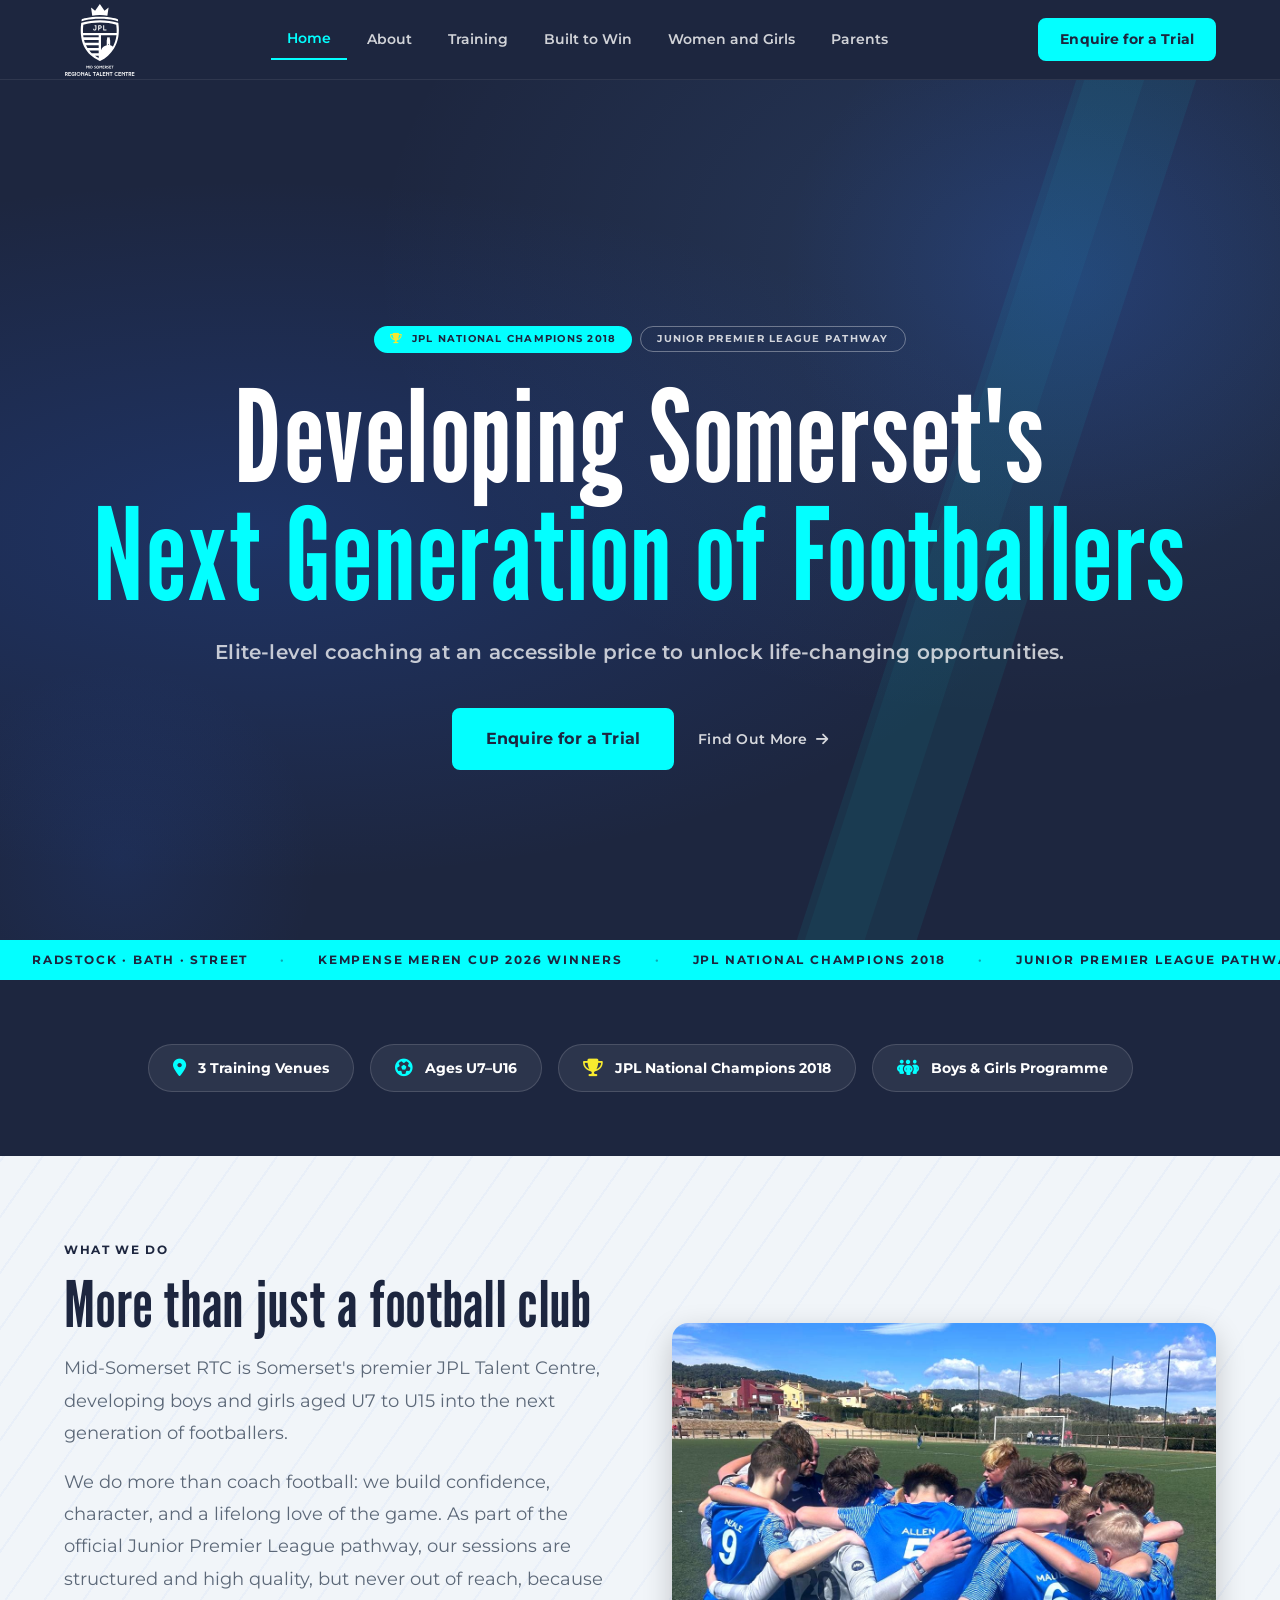
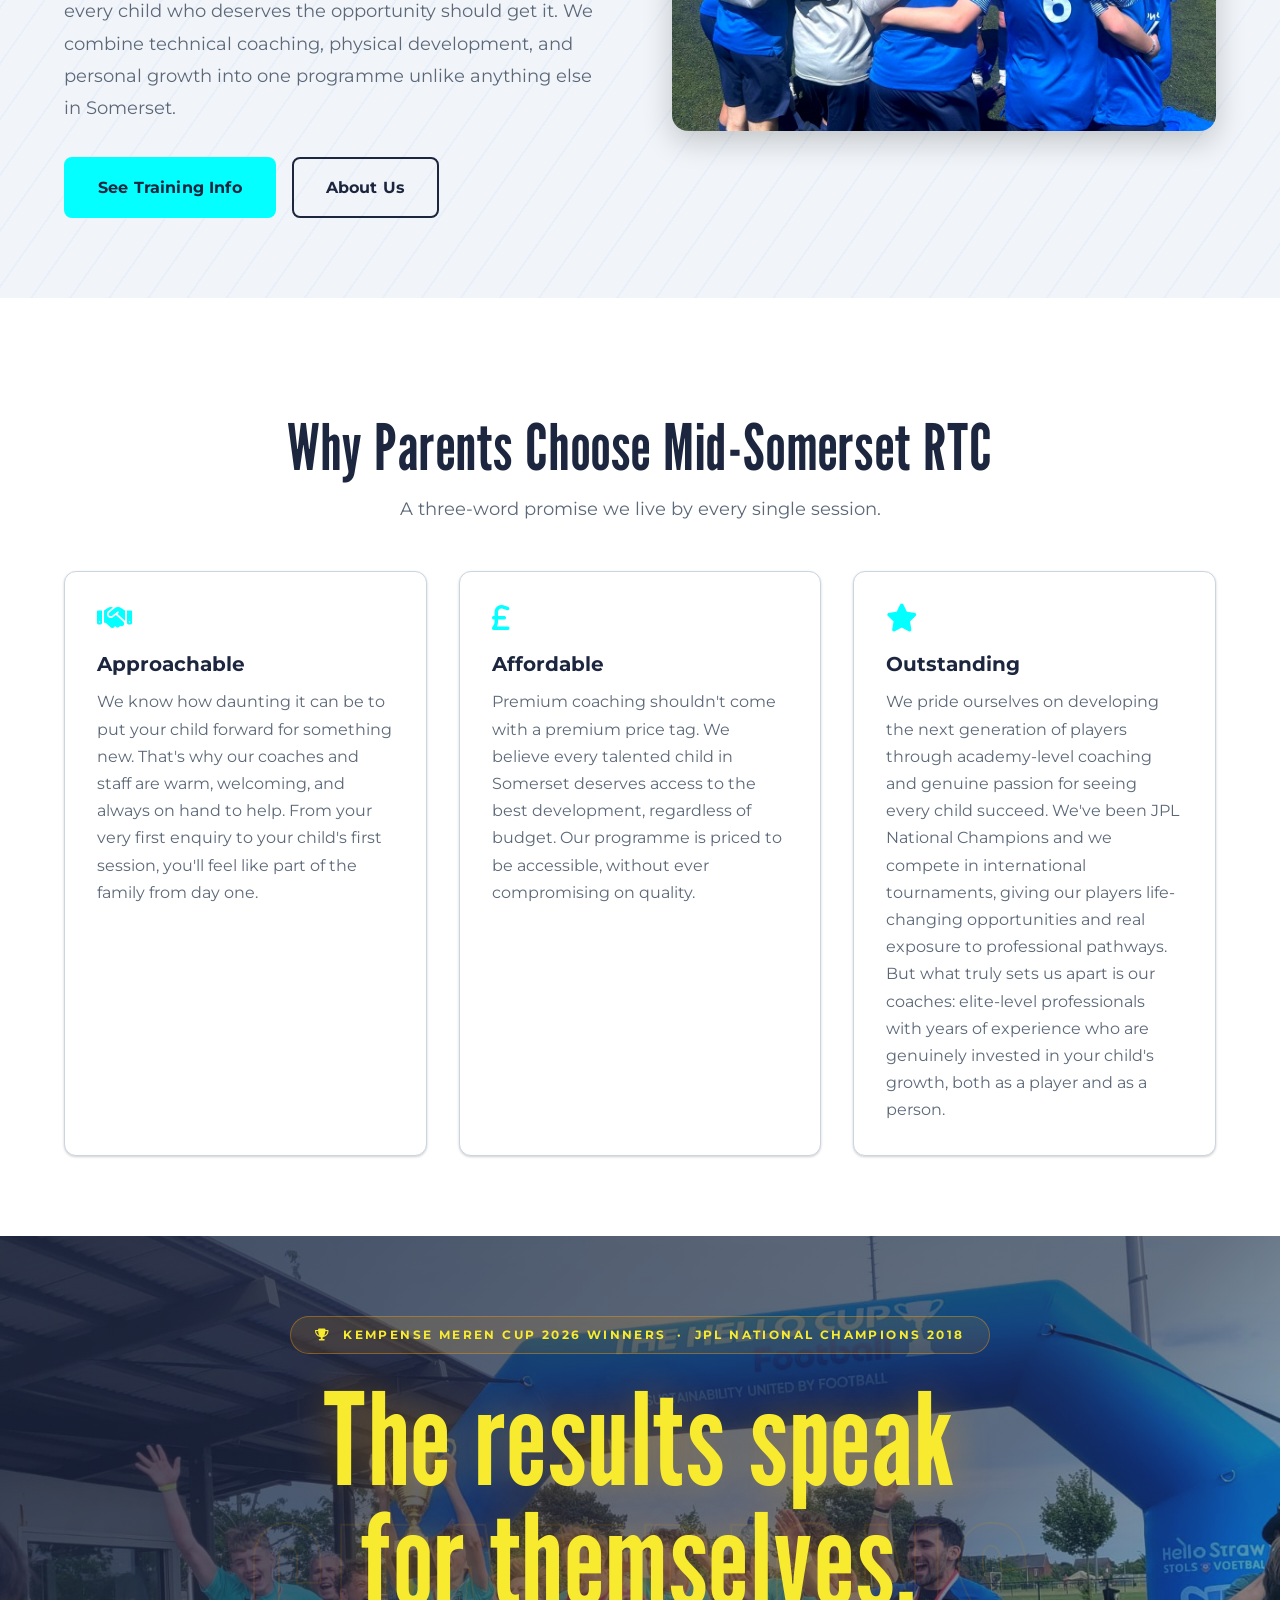
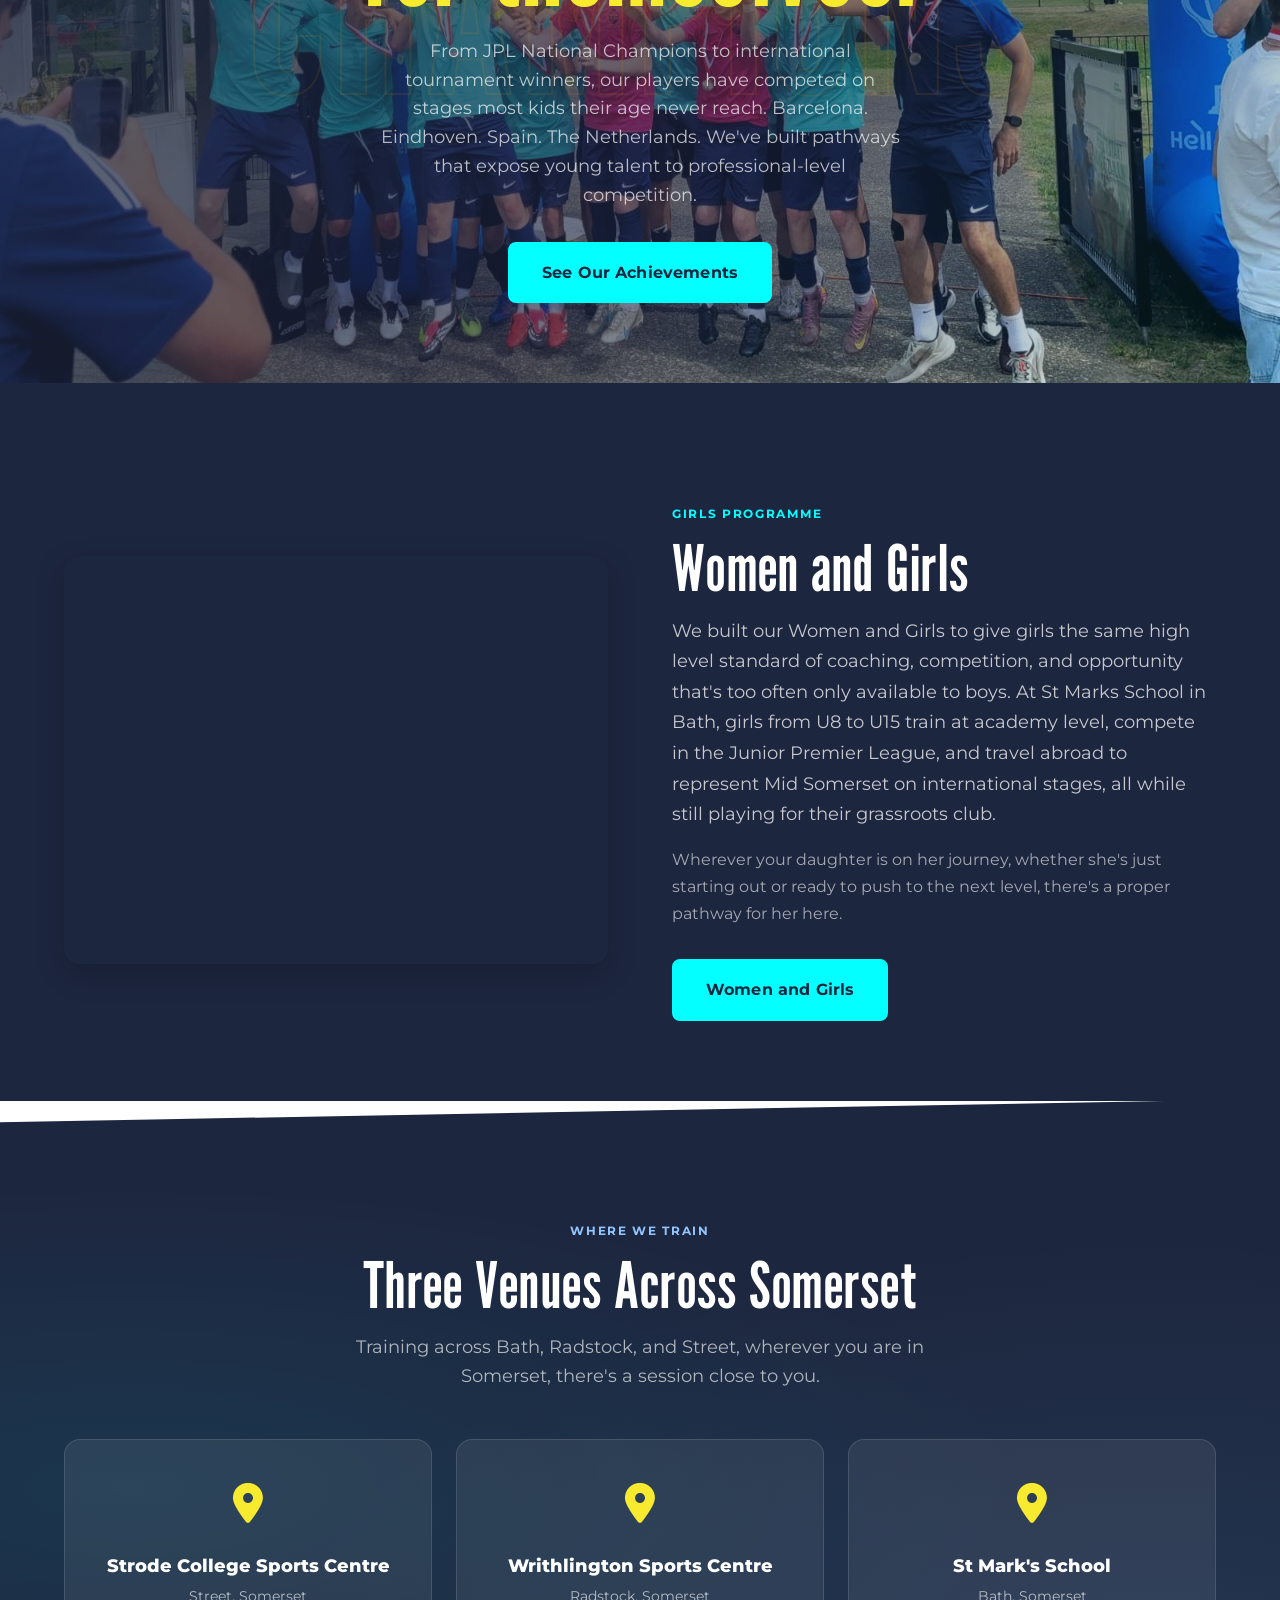
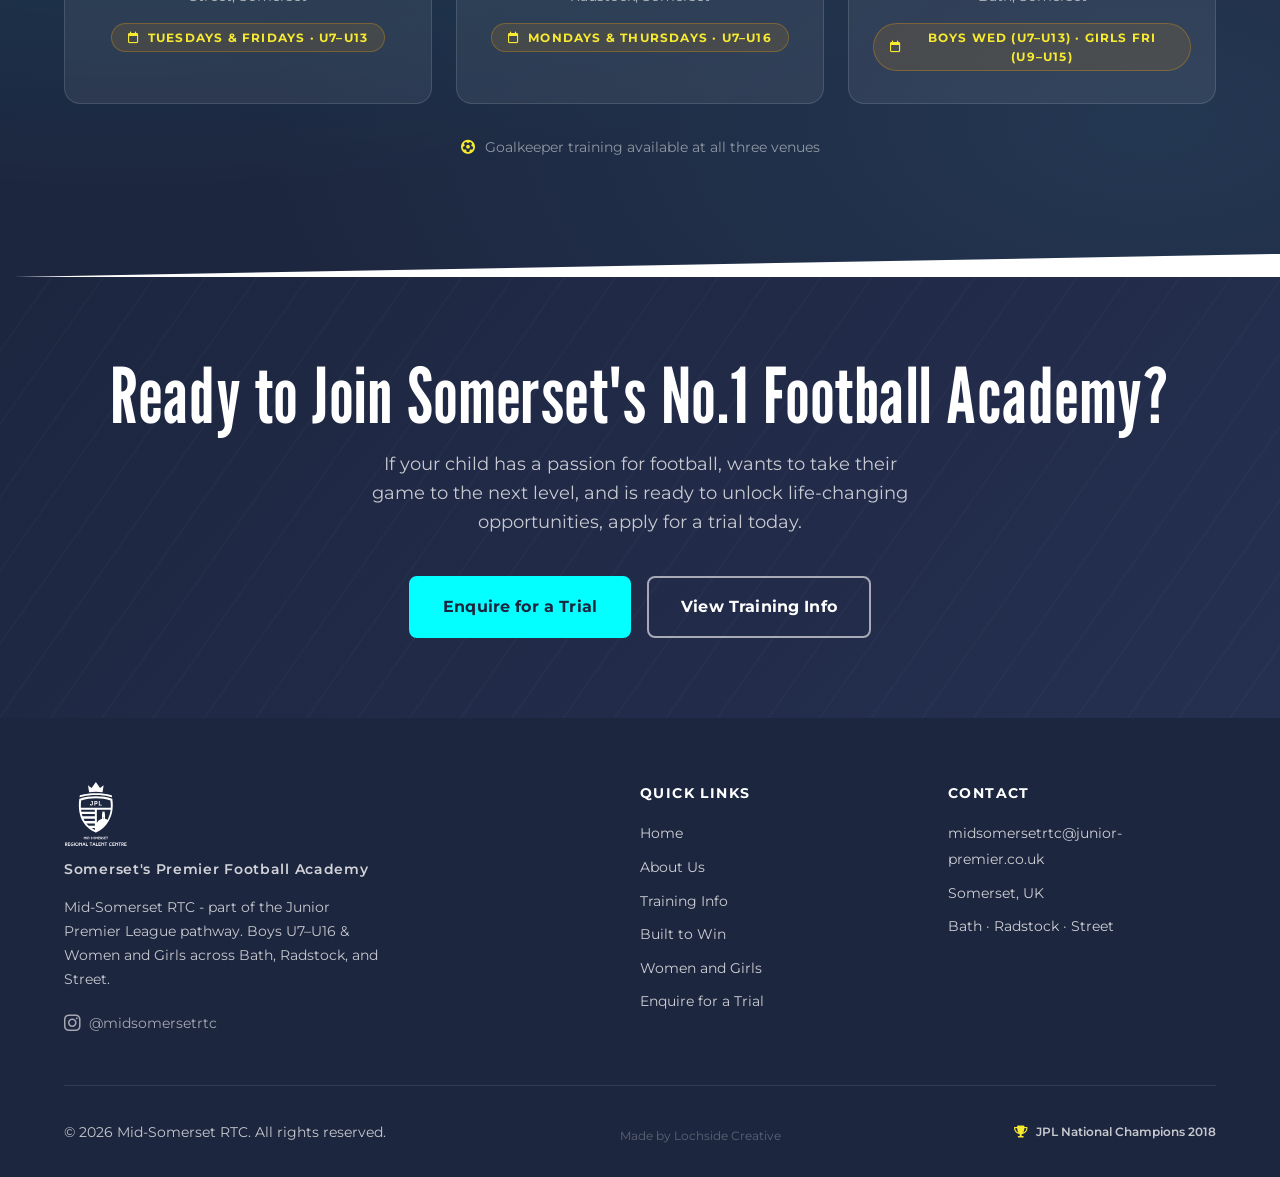
==== commit 349663a9: "Successes page overhaul + Women and Girls + Built to Win rename - Rebuilt successes.html with three " ====
--- a/index.html
+++ b/index.html
@@ -3,7 +3,7 @@
 <head>
   <meta charset="UTF-8" />
   <meta name="viewport" content="width=device-width, initial-scale=1.0" />
-  <meta name="description" content="Mid-Somerset RTC - Somerset's premier Junior Premier League Football Academy. Boys U7–U16 and Girls Centre of Excellence. Premium coaching at an accessible price." />
+  <meta name="description" content="Mid-Somerset RTC - Somerset's premier Junior Premier League Football Academy. Boys U7–U16 and Women and Girls. Premium coaching at an accessible price." />
   <title>Mid-Somerset RTC - Somerset's Premier Football Academy</title>
   <link rel="preconnect" href="https://fonts.googleapis.com">
   <link rel="preconnect" href="https://fonts.gstatic.com" crossorigin>
@@ -25,8 +25,8 @@
           <li><a href="index.html"      class="navbar__link">Home</a></li>
           <li><a href="about.html"      class="navbar__link">About</a></li>
           <li><a href="training.html"   class="navbar__link">Training</a></li>
-          <li><a href="successes.html"  class="navbar__link">Successes</a></li>
-          <li><a href="girls.html"      class="navbar__link">Girls CoE</a></li>
+          <li><a href="successes.html"  class="navbar__link">Built to Win</a></li>
+          <li><a href="girls.html"      class="navbar__link">Women and Girls</a></li>
           <li><a href="parents.html"    class="navbar__link">Parents</a></li>
         </ul>
 
@@ -44,8 +44,8 @@
       <a href="index.html"      class="navbar__link">Home</a>
       <a href="about.html"      class="navbar__link">About</a>
       <a href="training.html"   class="navbar__link">Training</a>
-      <a href="successes.html"  class="navbar__link">Successes</a>
-      <a href="girls.html"      class="navbar__link">Girls CoE</a>
+      <a href="successes.html"  class="navbar__link">Built to Win</a>
+      <a href="girls.html"      class="navbar__link">Women and Girls</a>
       <a href="parents.html"    class="navbar__link">Parents</a>
       <a href="trial.html" class="btn-primary">Enquire for a Trial</a>
     </div>
@@ -219,14 +219,14 @@
           </div>
           <div>
             <span class="section-label" style="color: var(--color-teal);">Girls Programme</span>
-            <h2 class="section-title" style="color: var(--color-white);">Girls Centre of Excellence</h2>
+            <h2 class="section-title" style="color: var(--color-white);">Women and Girls</h2>
             <p style="color: rgba(255,255,255,0.75); font-size: var(--font-size-lg); line-height: 1.7; margin-bottom: var(--space-4);">
-              We built our Girls Centre of Excellence to give girls the same high level standard of coaching, competition, and opportunity that's too often only available to boys. At St Marks School in Bath, girls from U8 to U15 train at academy level, compete in the Junior Premier League, and travel abroad to represent Mid Somerset on international stages, all while still playing for their grassroots club.
+              We built our Women and Girls to give girls the same high level standard of coaching, competition, and opportunity that's too often only available to boys. At St Marks School in Bath, girls from U8 to U15 train at academy level, compete in the Junior Premier League, and travel abroad to represent Mid Somerset on international stages, all while still playing for their grassroots club.
             </p>
             <p style="color: rgba(255,255,255,0.6); line-height: 1.7; margin-bottom: var(--space-8);">
               Wherever your daughter is on her journey, whether she's just starting out or ready to push to the next level, there's a proper pathway for her here.
             </p>
-            <a href="girls.html" class="btn-primary">Girls Centre of Excellence</a>
+            <a href="girls.html" class="btn-primary">Women and Girls</a>
           </div>
         </div>
       </div>
@@ -300,7 +300,7 @@
           <div class="footer__tagline">Somerset's Premier Football Academy</div>
           <p class="footer__desc">
             Mid-Somerset RTC - part of the Junior Premier League pathway.
-            Boys U7–U16 &amp; Girls Centre of Excellence across Bath, Radstock, and Street.
+            Boys U7–U16 &amp; Women and Girls across Bath, Radstock, and Street.
           </p>
           <div style="margin-top: var(--space-5);">
             <a href="https://instagram.com/midsomersetrtc" target="_blank" rel="noopener" style="display: inline-flex; align-items: center; gap: var(--space-2); color: rgba(255,255,255,0.6); font-size: var(--font-size-sm); text-decoration: none; transition: color 0.2s ease;" aria-label="Follow @midsomersetrtc on Instagram">
@@ -316,8 +316,8 @@
             <li><a href="index.html"     class="footer__nav-link">Home</a></li>
             <li><a href="about.html"     class="footer__nav-link">About Us</a></li>
             <li><a href="training.html"  class="footer__nav-link">Training Info</a></li>
-            <li><a href="successes.html" class="footer__nav-link">Successes</a></li>
-            <li><a href="girls.html"     class="footer__nav-link">Girls CoE</a></li>
+            <li><a href="successes.html" class="footer__nav-link">Built to Win</a></li>
+            <li><a href="girls.html"     class="footer__nav-link">Women and Girls</a></li>
             <li><a href="trial.html"     class="footer__nav-link">Enquire for a Trial</a></li>
           </ul>
         </div>
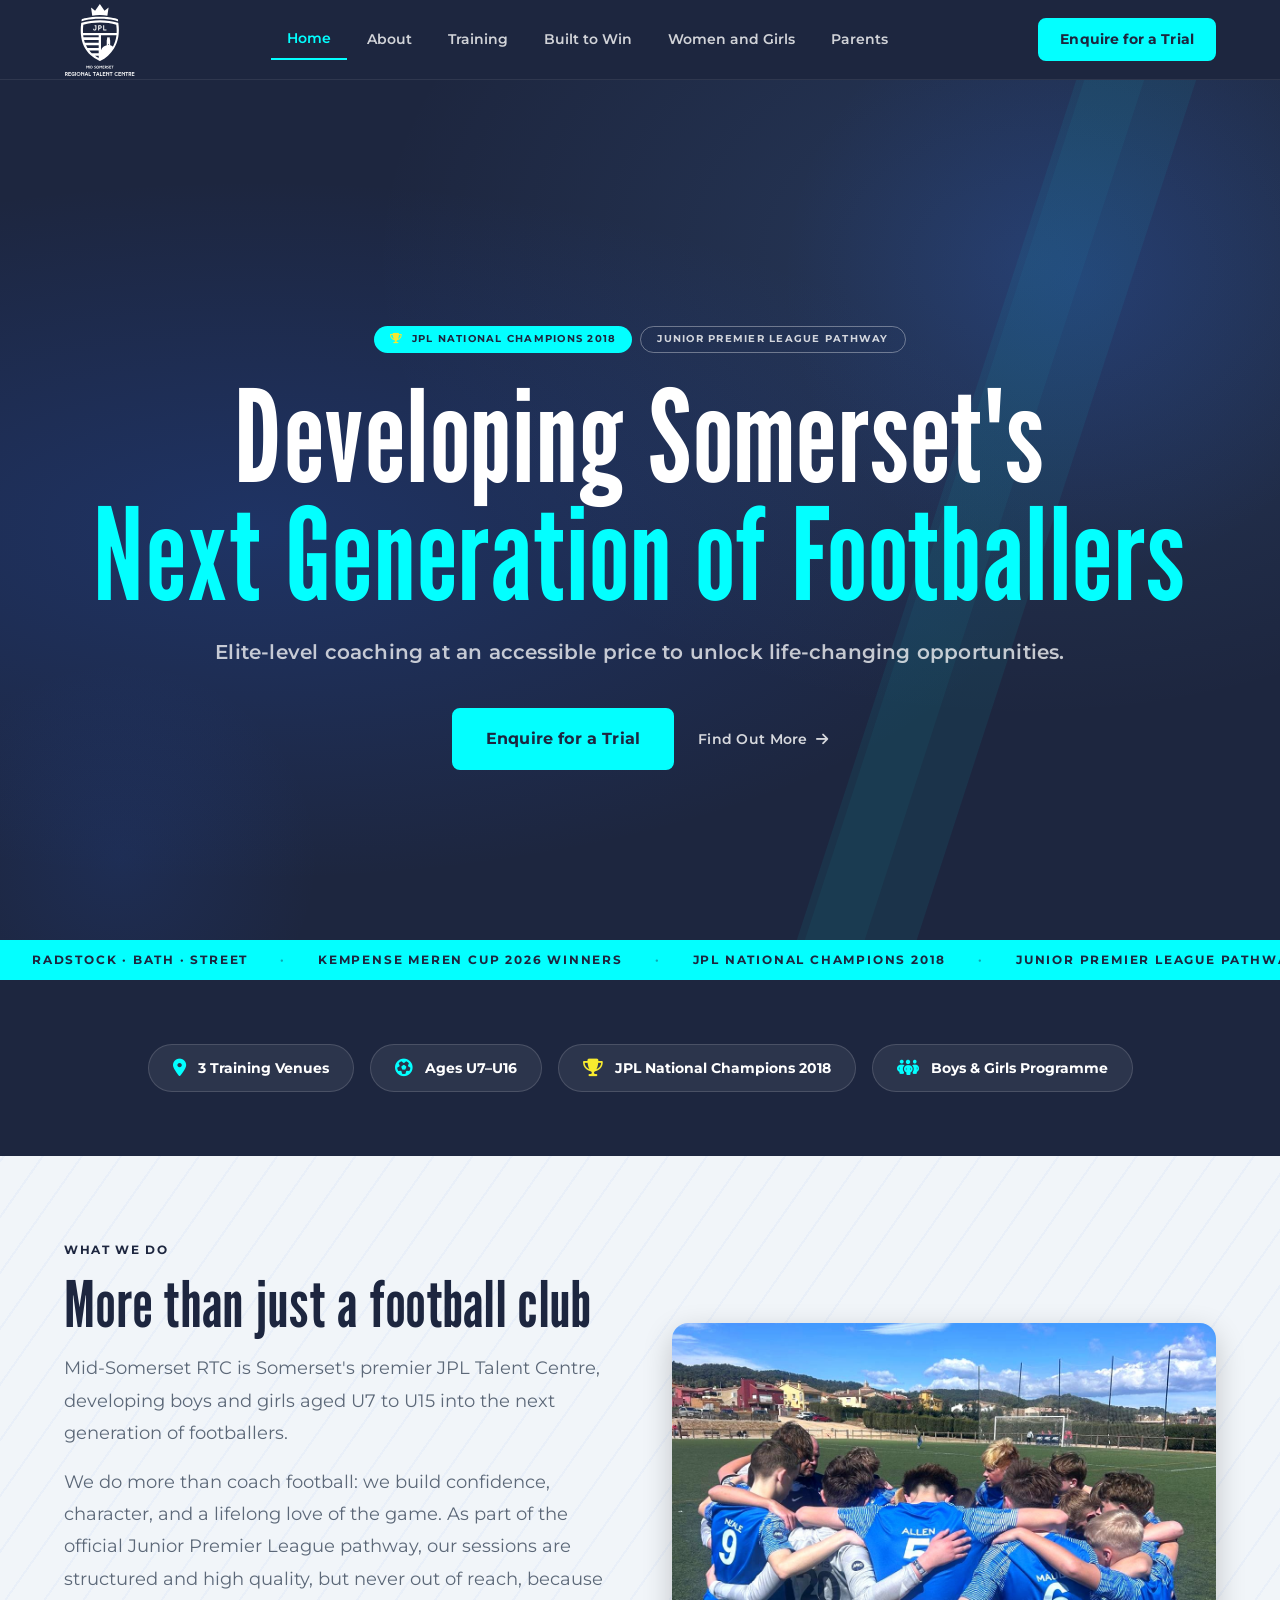
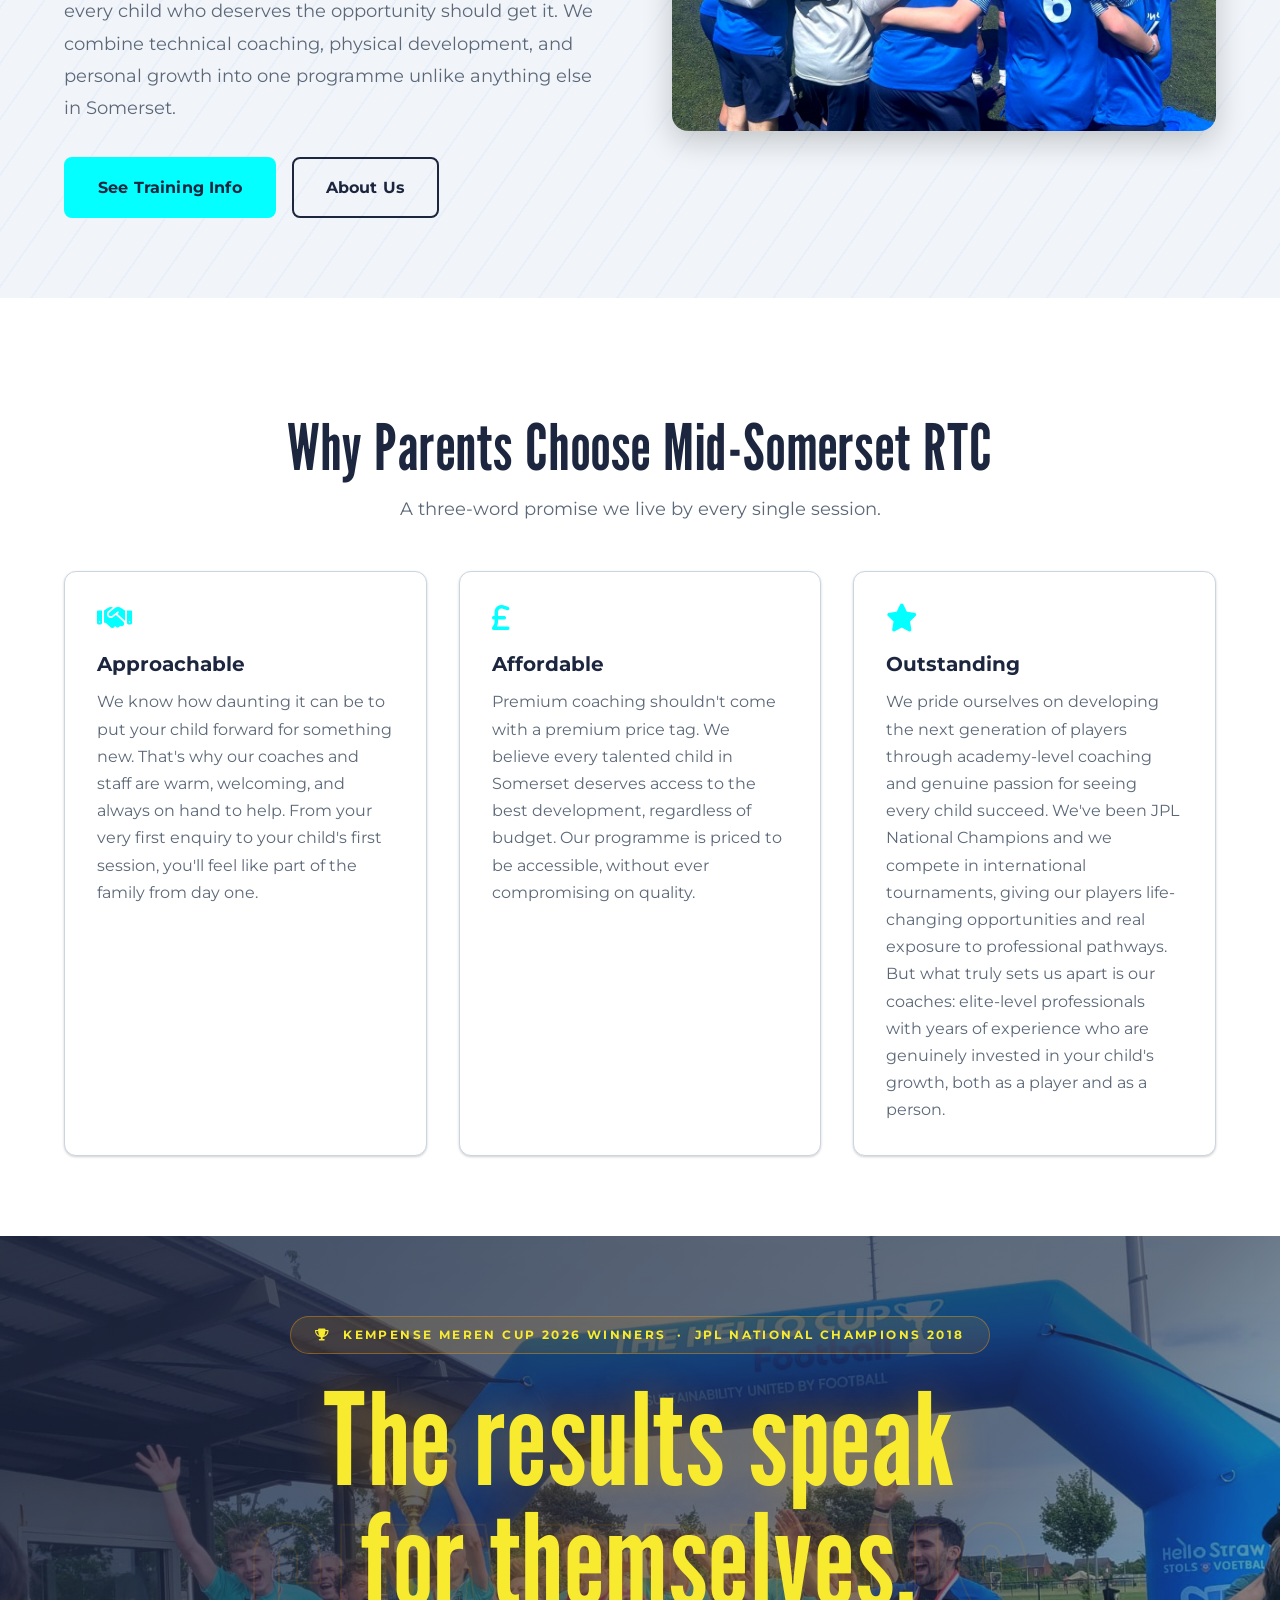
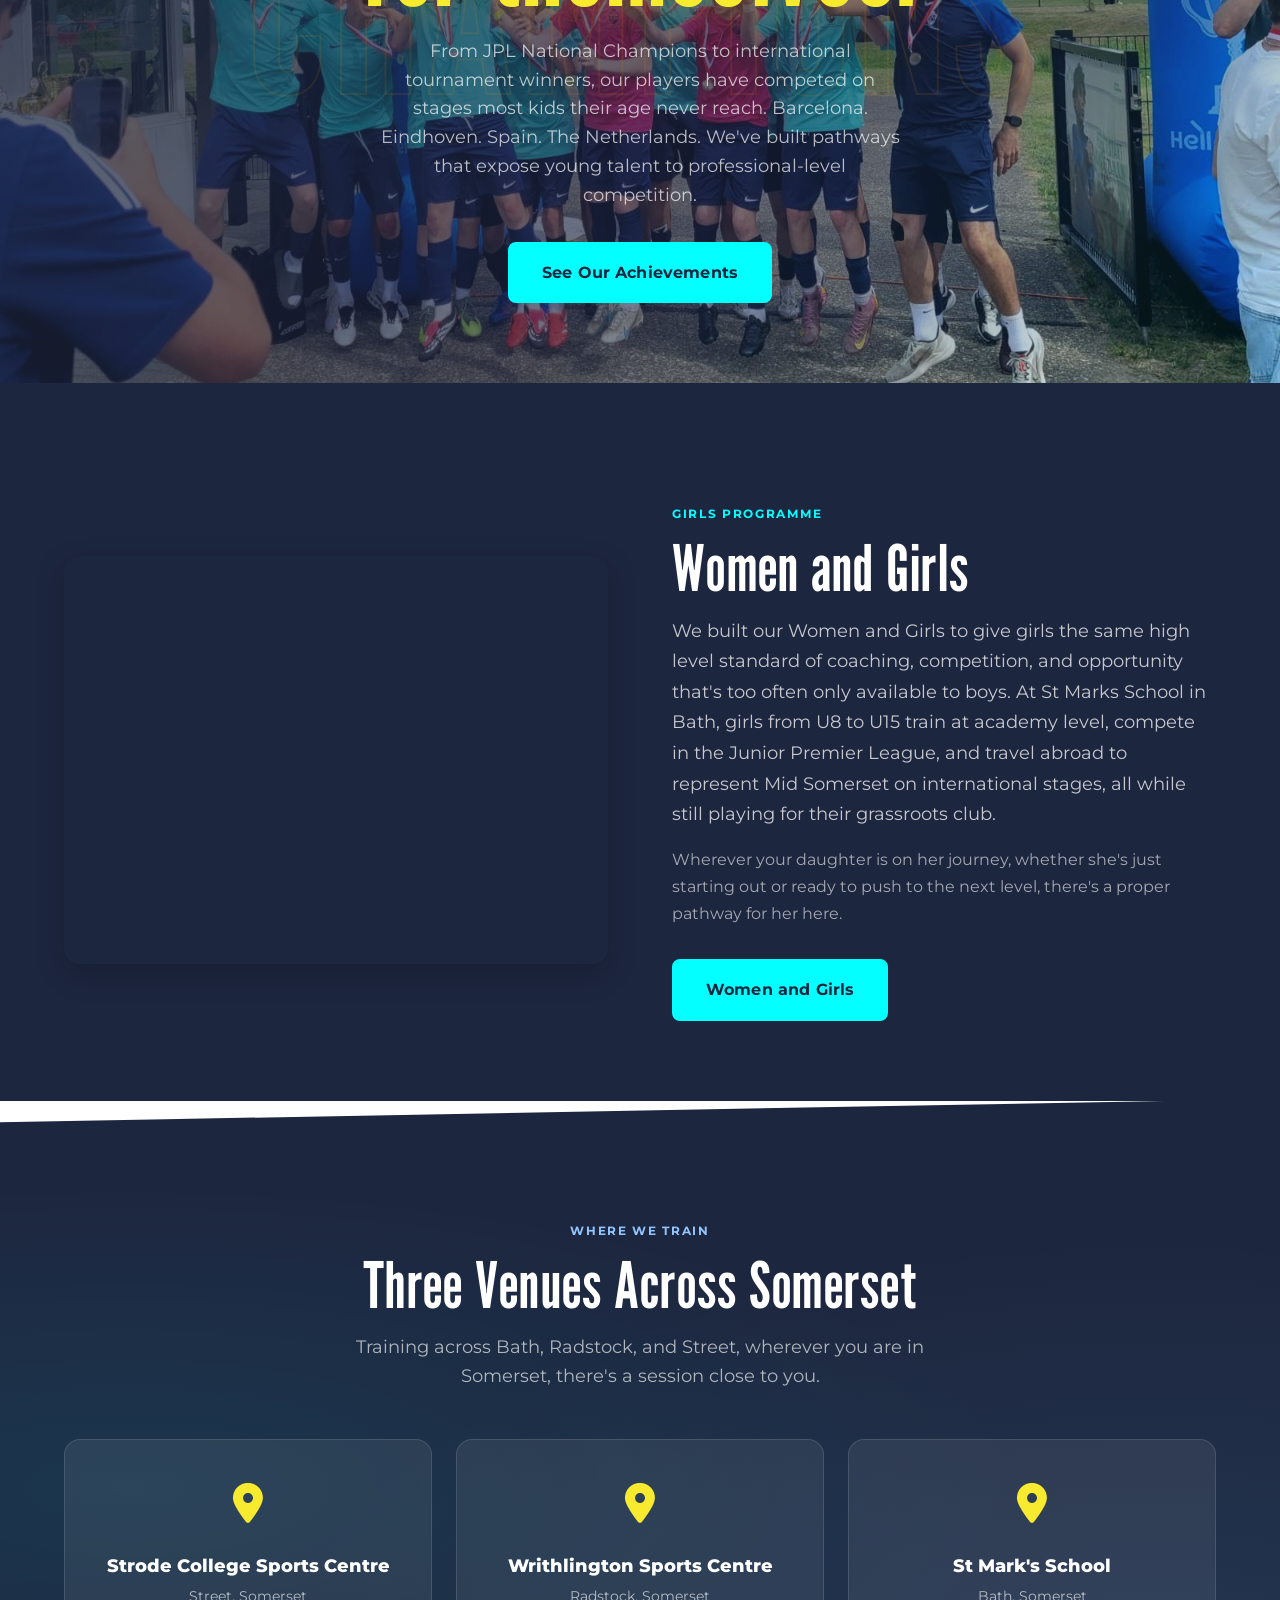
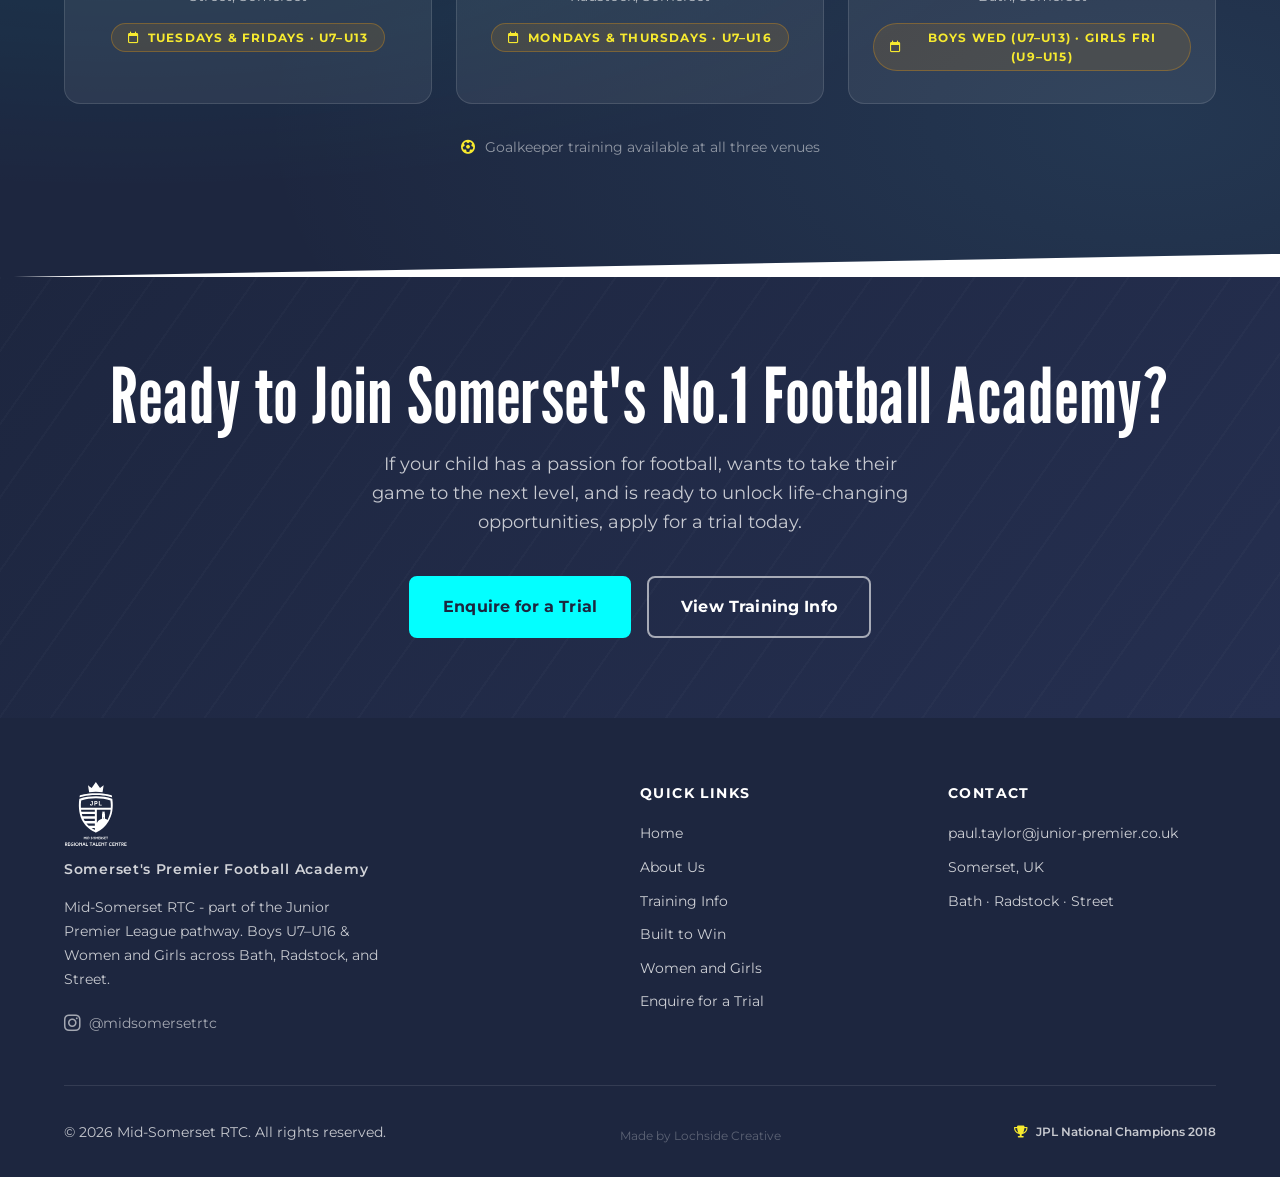
==== commit 7837398a: "Update email to paul.taylor@junior-premier.co.uk sitewide Co-Authored-By: Claude Sonnet 4.6 <noreply" ====
--- a/index.html
+++ b/index.html
@@ -325,7 +325,7 @@
         <div>
           <div class="footer__nav-title">Contact</div>
           <ul class="footer__nav-links" role="list">
-            <li><a href="mailto:midsomersetrtc@junior-premier.co.uk" class="footer__nav-link">midsomersetrtc@junior-premier.co.uk</a></li>
+            <li><a href="mailto:paul.taylor@junior-premier.co.uk" class="footer__nav-link">paul.taylor@junior-premier.co.uk</a></li>
             <li><span class="footer__nav-link" style="cursor: default;">Somerset, UK</span></li>
             <li><span class="footer__nav-link" style="cursor: default;">Bath · Radstock · Street</span></li>
           </ul>
--- a/styles.css
+++ b/styles.css
@@ -162,12 +162,13 @@
   font-weight: 700;
   letter-spacing: 0.14em;
   text-transform: uppercase;
-  color: var(--color-teal);
+  color: var(--color-navy-deep);
   margin-bottom: var(--space-4);
   line-height: 1;
 }
 
-.section--dark .section-label {
+.section--dark .section-label,
+.section--striped .section-label {
   color: var(--color-teal);
 }
 
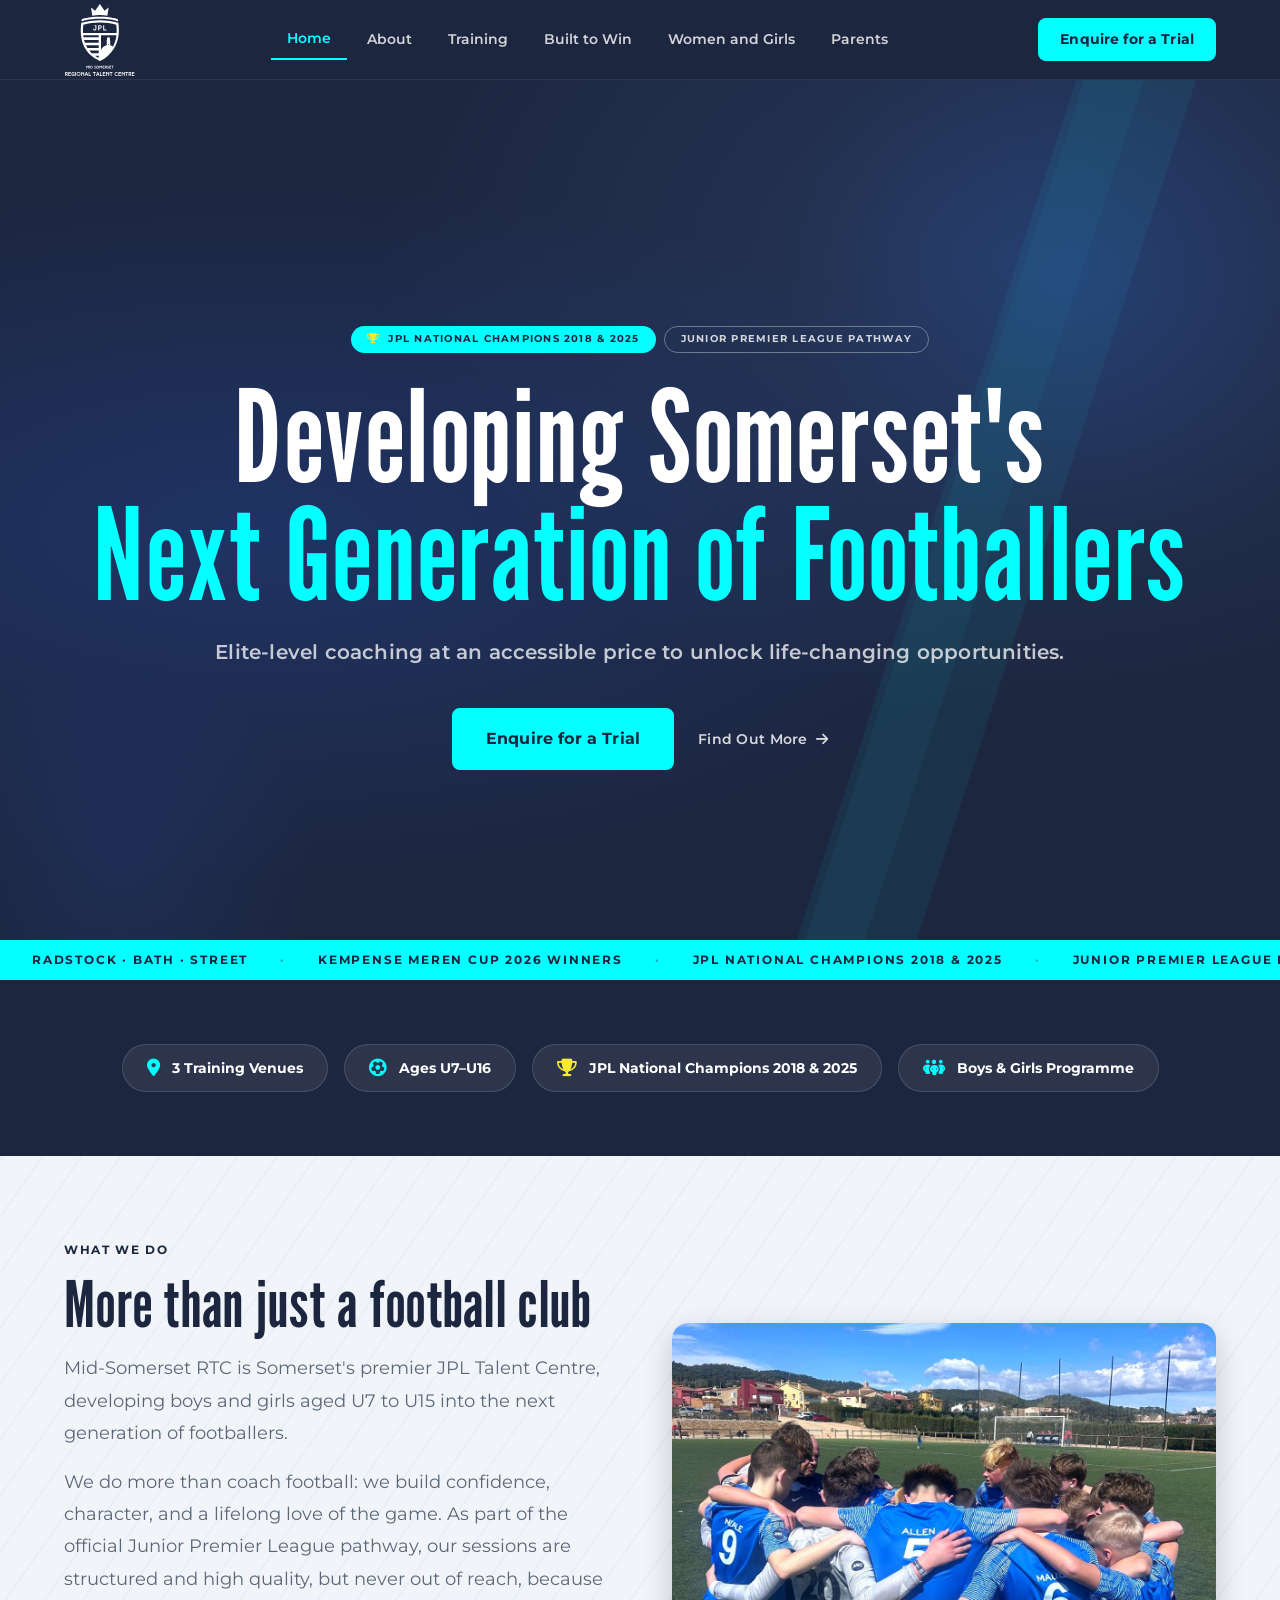
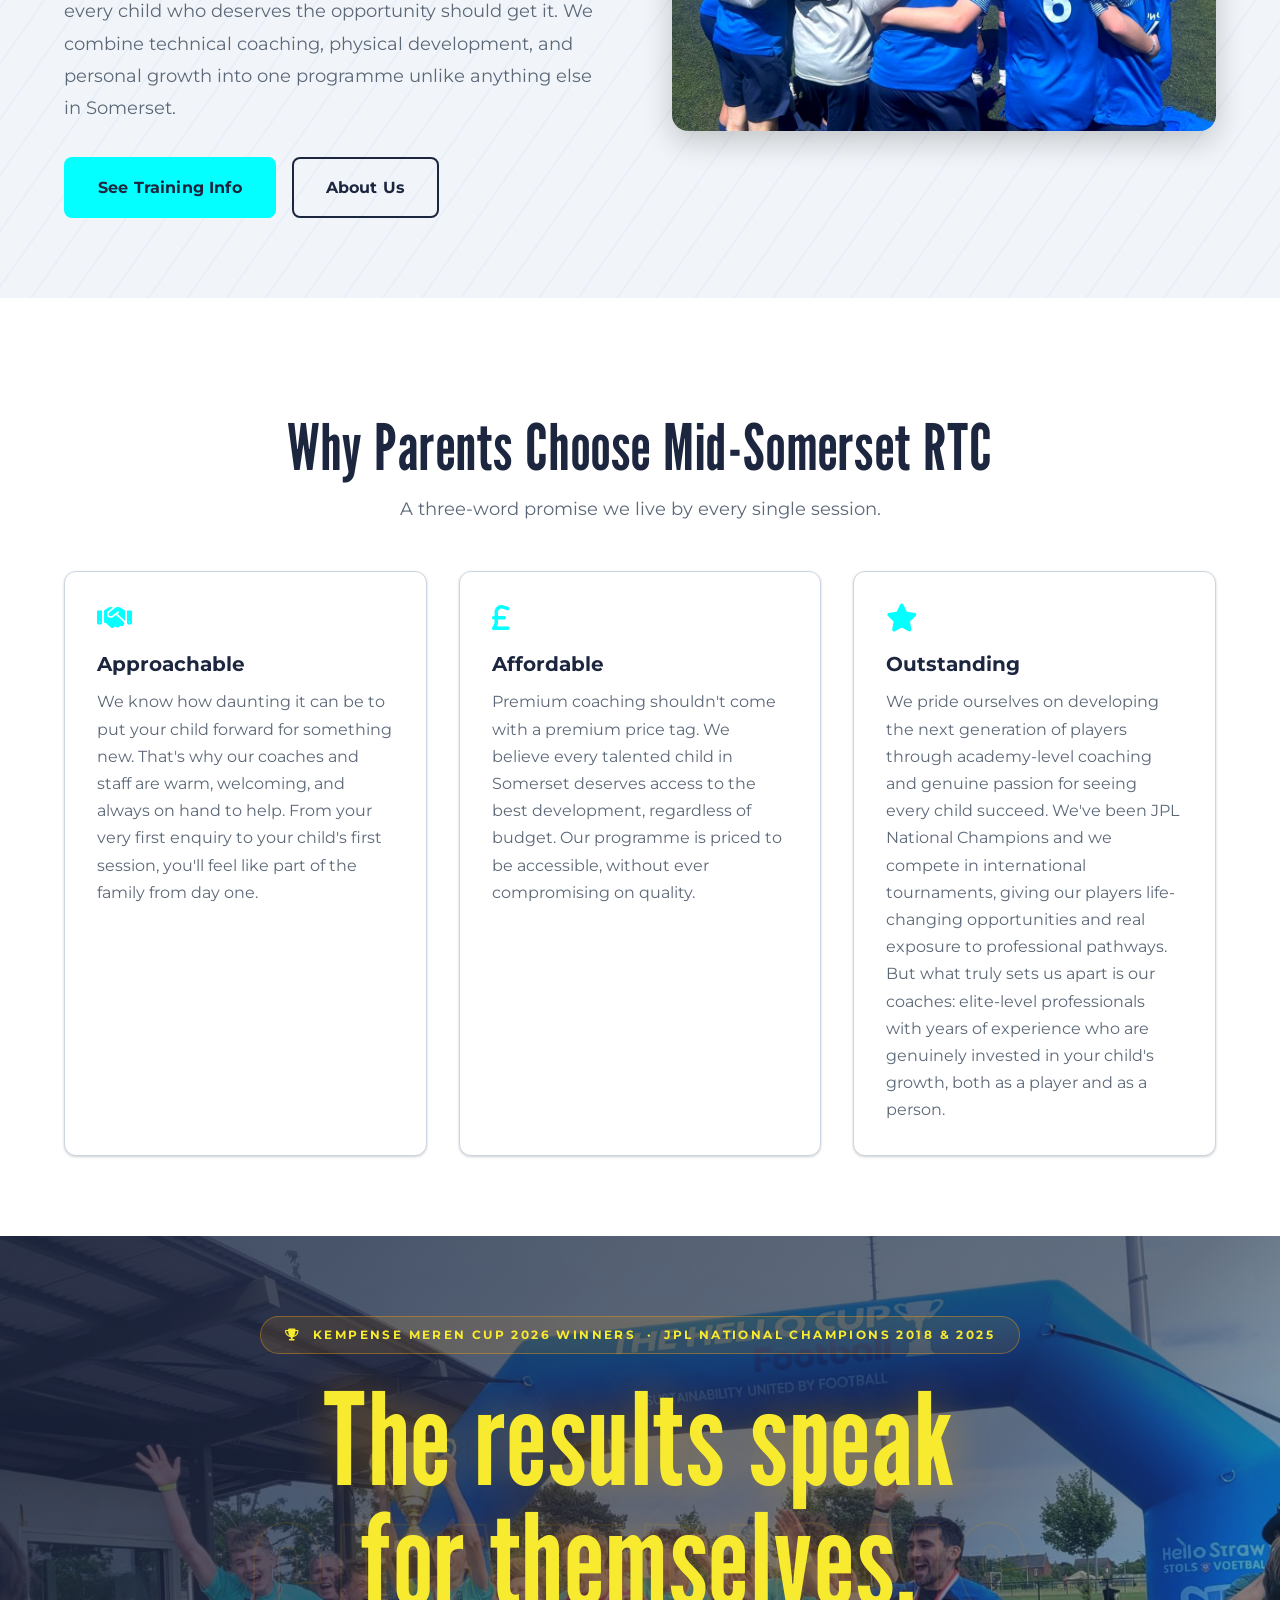
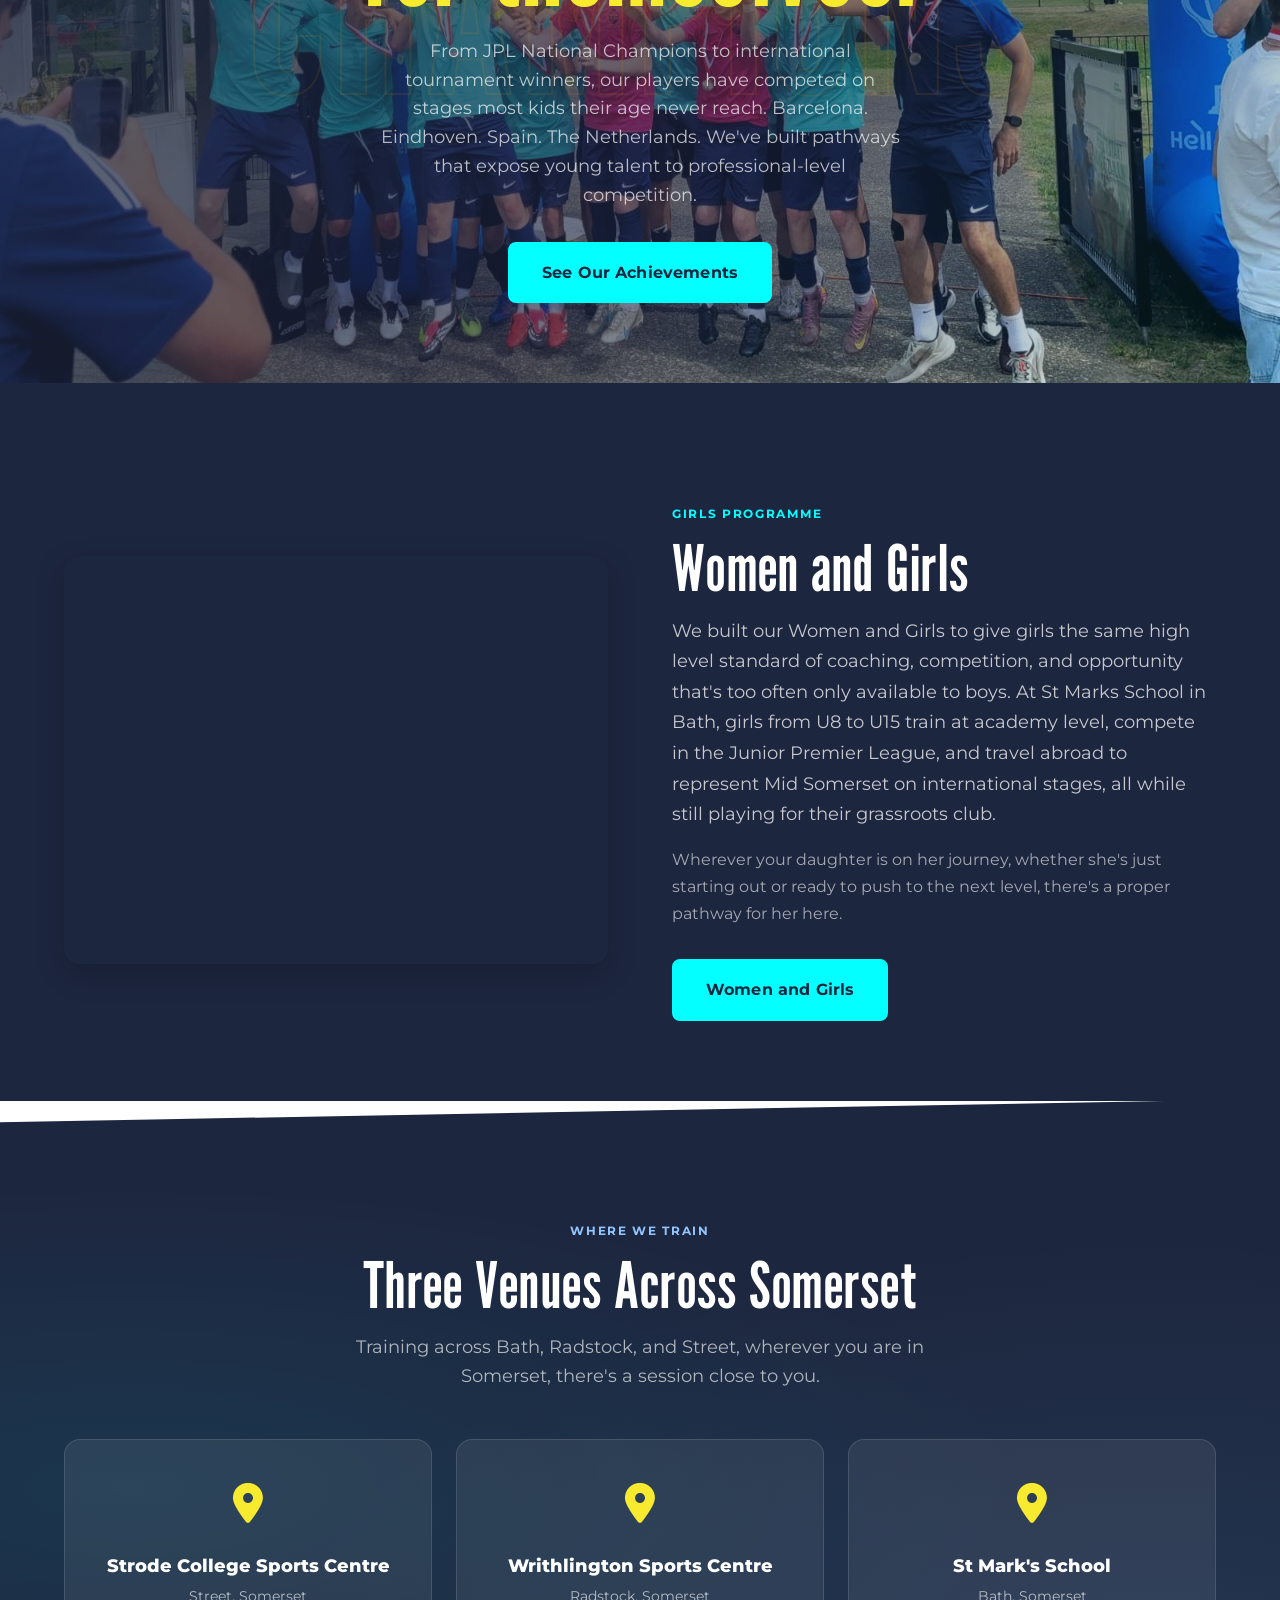
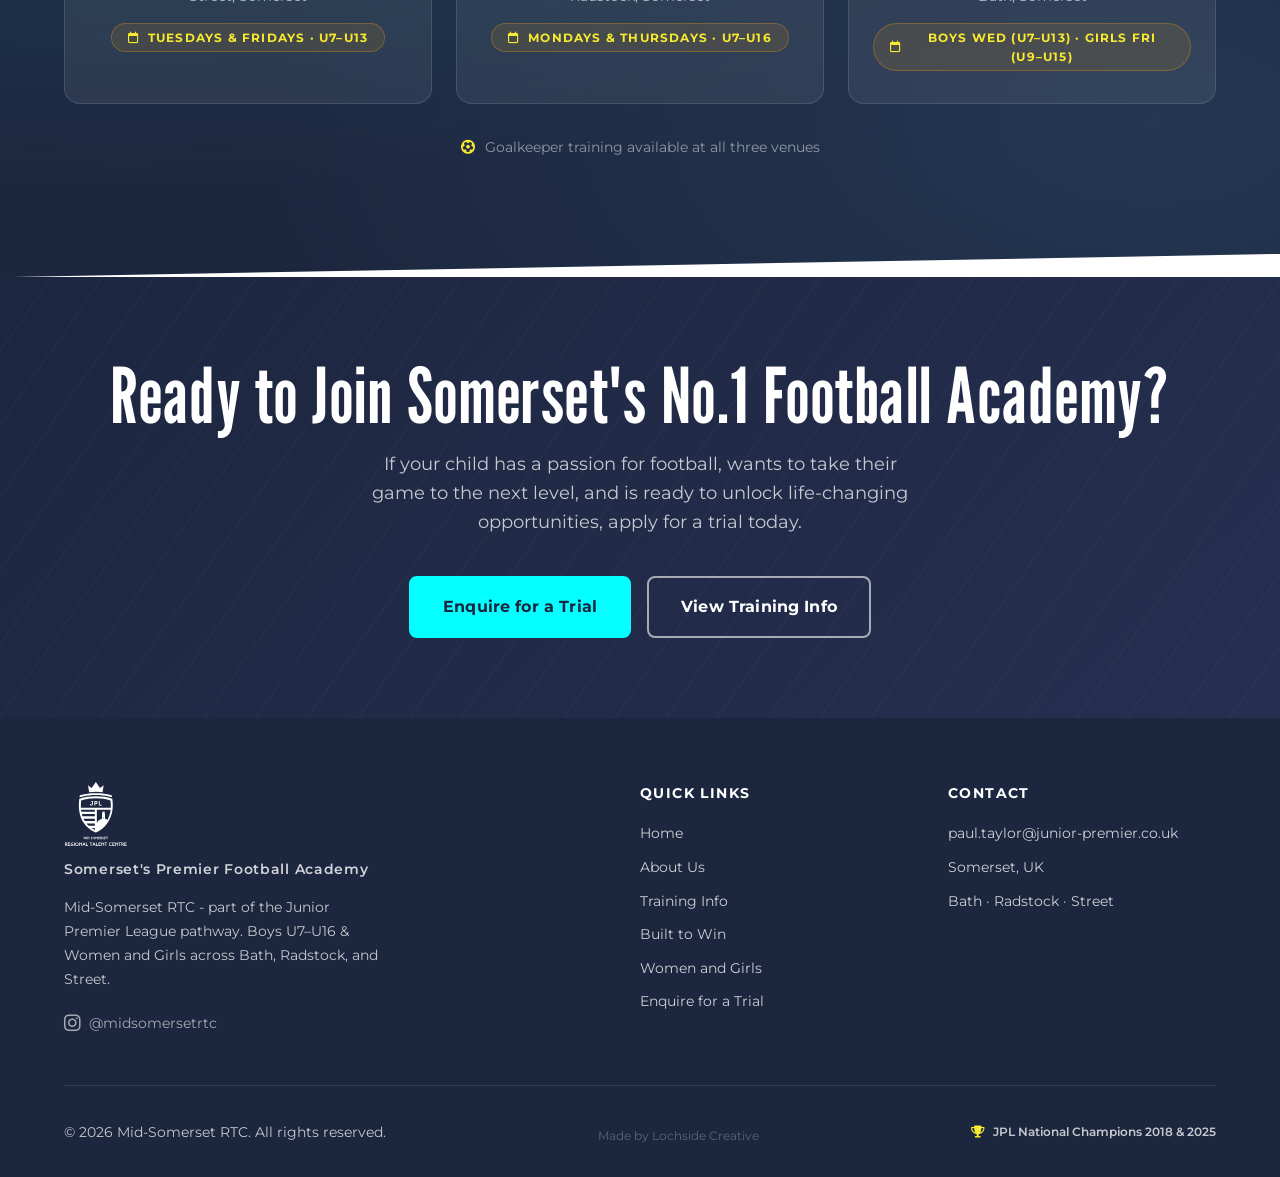
==== commit 0feb0296: "Add achievements section to About, update 2018 → 2018 & 2025 sitewide - Add 'Our Achievements' card " ====
--- a/index.html
+++ b/index.html
@@ -69,7 +69,7 @@
       <div class="container">
         <div class="hero__content">
           <div class="hero__badges">
-            <span class="hero__badge"><i class="fa-solid fa-trophy" style="color:#F7EA2F;"></i> JPL National Champions 2018</span>
+            <span class="hero__badge"><i class="fa-solid fa-trophy" style="color:#F7EA2F;"></i> JPL National Champions 2018 &amp; 2025</span>
             <span class="hero__badge hero__badge--outline">Junior Premier League Pathway</span>
           </div>
 
@@ -91,11 +91,11 @@
         <div class="hero__ticker-track">
           <span>Radstock · Bath · Street</span><span class="sep">·</span>
           <span>Kempense Meren Cup 2026 Winners</span><span class="sep">·</span>
-          <span>JPL National Champions 2018</span><span class="sep">·</span>
+          <span>JPL National Champions 2018 &amp; 2025</span><span class="sep">·</span>
           <span>Junior Premier League Pathway</span><span class="sep">·</span>
           <span>Radstock · Bath · Street</span><span class="sep">·</span>
           <span>Kempense Meren Cup 2026 Winners</span><span class="sep">·</span>
-          <span>JPL National Champions 2018</span><span class="sep">·</span>
+          <span>JPL National Champions 2018 &amp; 2025</span><span class="sep">·</span>
           <span>Junior Premier League Pathway</span><span class="sep">·</span>
         </div>
       </div>
@@ -115,7 +115,7 @@
           </div>
           <div style="display: flex; align-items: center; gap: var(--space-3); background: rgba(255,255,255,0.07); border: 1px solid rgba(255,255,255,0.14); border-radius: var(--radius-full); padding: var(--space-3) var(--space-6);">
             <i class="fa-solid fa-trophy" style="color: #F7EA2F; font-size: 1.1rem;"></i>
-            <span style="color: #fff; font-weight: 700; font-size: var(--font-size-sm); white-space: nowrap;">JPL National Champions 2018</span>
+            <span style="color: #fff; font-weight: 700; font-size: var(--font-size-sm); white-space: nowrap;">JPL National Champions 2018 &amp; 2025</span>
           </div>
           <div style="display: flex; align-items: center; gap: var(--space-3); background: rgba(255,255,255,0.07); border: 1px solid rgba(255,255,255,0.14); border-radius: var(--radius-full); padding: var(--space-3) var(--space-6);">
             <i class="fa-solid fa-people-group" style="color: var(--color-teal); font-size: 1.1rem;"></i>
@@ -199,7 +199,7 @@
         <div class="champions-banner__content">
           <div class="champions-banner__year">
             <i class="fa-solid fa-trophy" style="color: #F7EA2F; margin-right: 6px;"></i>
-            Kempense Meren Cup 2026 Winners &nbsp;·&nbsp; JPL National Champions 2018
+            Kempense Meren Cup 2026 Winners &nbsp;·&nbsp; JPL National Champions 2018 &amp; 2025
           </div>
           <h2 class="champions-banner__title">The results speak<br>for themselves.</h2>
           <p class="champions-banner__subtitle">
@@ -334,7 +334,7 @@
 
       <div class="footer__bottom">
         <p class="footer__copy">&copy; 2026 Mid-Somerset RTC. All rights reserved.</p><a href="https://www.lochsidecreative.com" target="_blank" rel="noopener" class="footer__copy" style="display:block; margin-top: var(--space-2); opacity: 0.4; font-size: var(--font-size-xs); text-decoration: none; color: inherit; transition: opacity 0.2s;">Made by Lochside Creative</a>
-        <span class="footer__badge"><i class="fa-solid fa-trophy" style="color: var(--color-gold);"></i> JPL National Champions 2018</span>
+        <span class="footer__badge"><i class="fa-solid fa-trophy" style="color: var(--color-gold);"></i> JPL National Champions 2018 &amp; 2025</span>
       </div>
     </div>
   </footer>
--- a/styles.css
+++ b/styles.css
@@ -2197,3 +2197,102 @@
     transition: none;
   }
 }
+
+/* ── Trophy Photo Carousel ──────────────────────────────── */
+.trophy-carousel {
+  position: relative;
+  border-radius: var(--radius-xl);
+  overflow: hidden;
+  aspect-ratio: 16/7;
+  background: var(--color-navy-deep);
+  user-select: none;
+}
+
+.trophy-carousel__track {
+  display: flex;
+  height: 100%;
+  transition: transform 0.5s cubic-bezier(0.22, 1, 0.36, 1);
+  will-change: transform;
+}
+
+.trophy-carousel__slide {
+  flex: 0 0 100%;
+  height: 100%;
+  overflow: hidden;
+}
+
+.trophy-carousel__slide img {
+  width: 100%;
+  height: 100%;
+  object-fit: cover;
+  display: block;
+  transition: transform 0.6s ease;
+  pointer-events: none;
+}
+
+.trophy-carousel__btn {
+  position: absolute;
+  top: 50%;
+  transform: translateY(-50%);
+  width: 44px;
+  height: 44px;
+  border-radius: 50%;
+  border: none;
+  background: rgba(29,38,63,0.75);
+  color: var(--color-white);
+  font-size: 1rem;
+  cursor: pointer;
+  display: flex;
+  align-items: center;
+  justify-content: center;
+  backdrop-filter: blur(6px);
+  transition: background 0.2s, transform 0.2s;
+  z-index: 2;
+}
+
+.trophy-carousel__btn:hover {
+  background: var(--color-teal);
+  color: var(--color-navy-deep);
+  transform: translateY(-50%) scale(1.08);
+}
+
+.trophy-carousel__btn--prev { left: var(--space-4); }
+.trophy-carousel__btn--next { right: var(--space-4); }
+
+.trophy-carousel__dots {
+  position: absolute;
+  bottom: var(--space-4);
+  left: 50%;
+  transform: translateX(-50%);
+  display: flex;
+  gap: var(--space-2);
+  z-index: 2;
+}
+
+.trophy-carousel__dot {
+  width: 8px;
+  height: 8px;
+  border-radius: 50%;
+  background: rgba(255,255,255,0.4);
+  border: none;
+  cursor: pointer;
+  transition: background 0.25s, transform 0.25s;
+  padding: 0;
+}
+
+.trophy-carousel__dot.active {
+  background: var(--color-teal);
+  transform: scale(1.3);
+}
+
+@media (max-width: 640px) {
+  .trophy-carousel {
+    aspect-ratio: 4/3;
+  }
+}
+
+@media (prefers-reduced-motion: reduce) {
+  .trophy-carousel__track {
+    transition: none;
+  }
+}
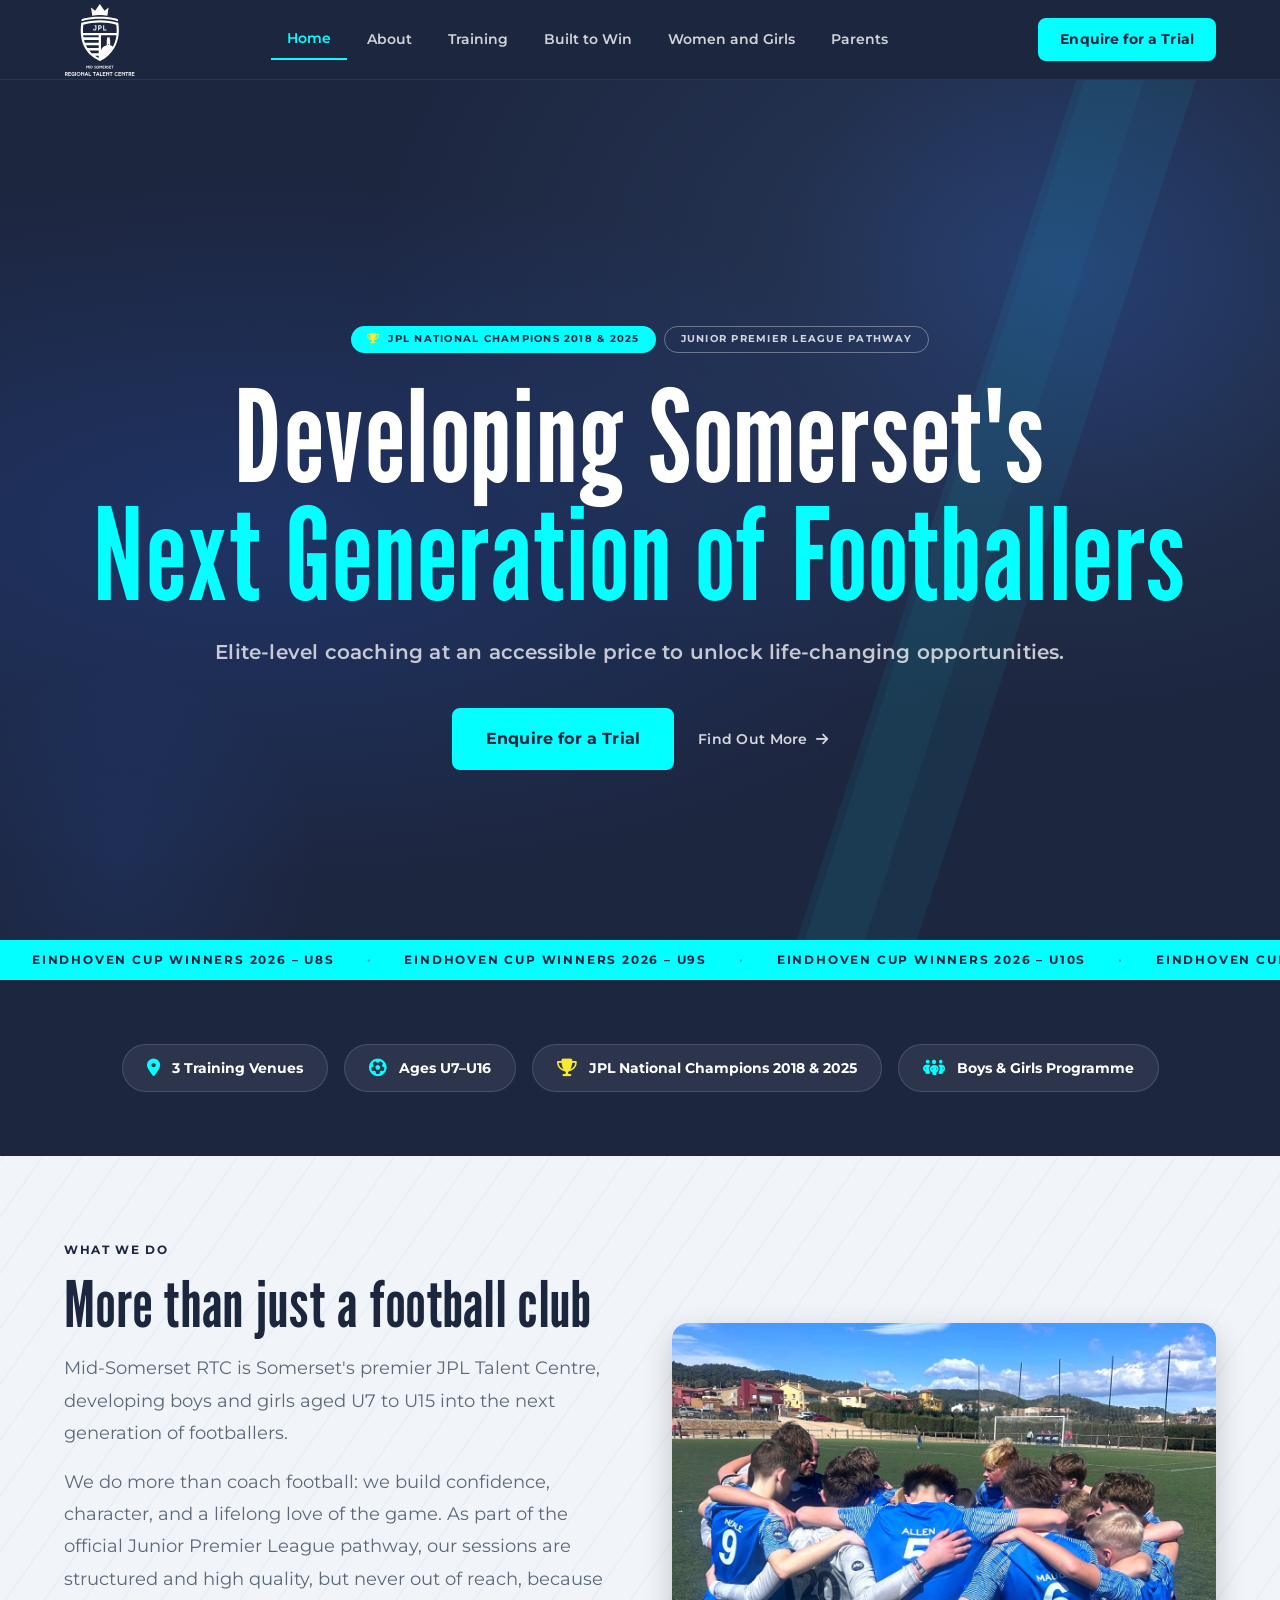
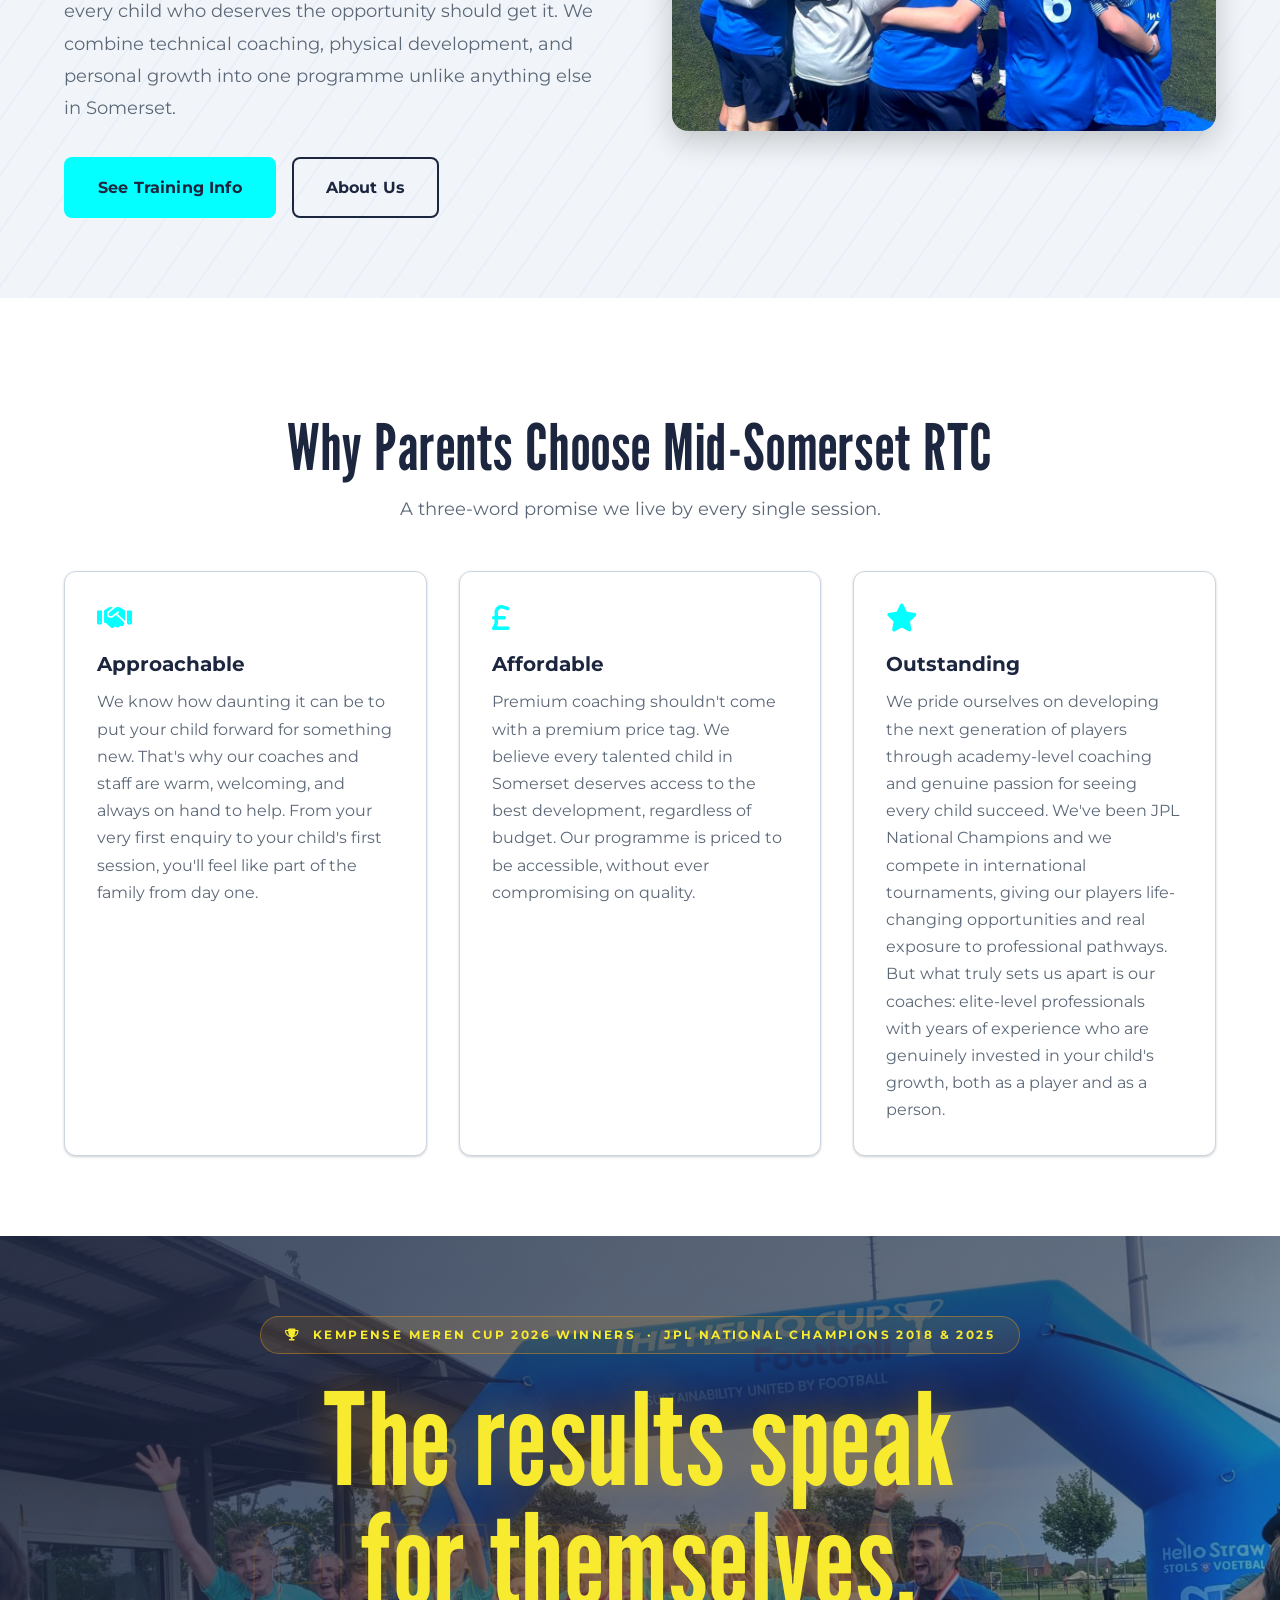
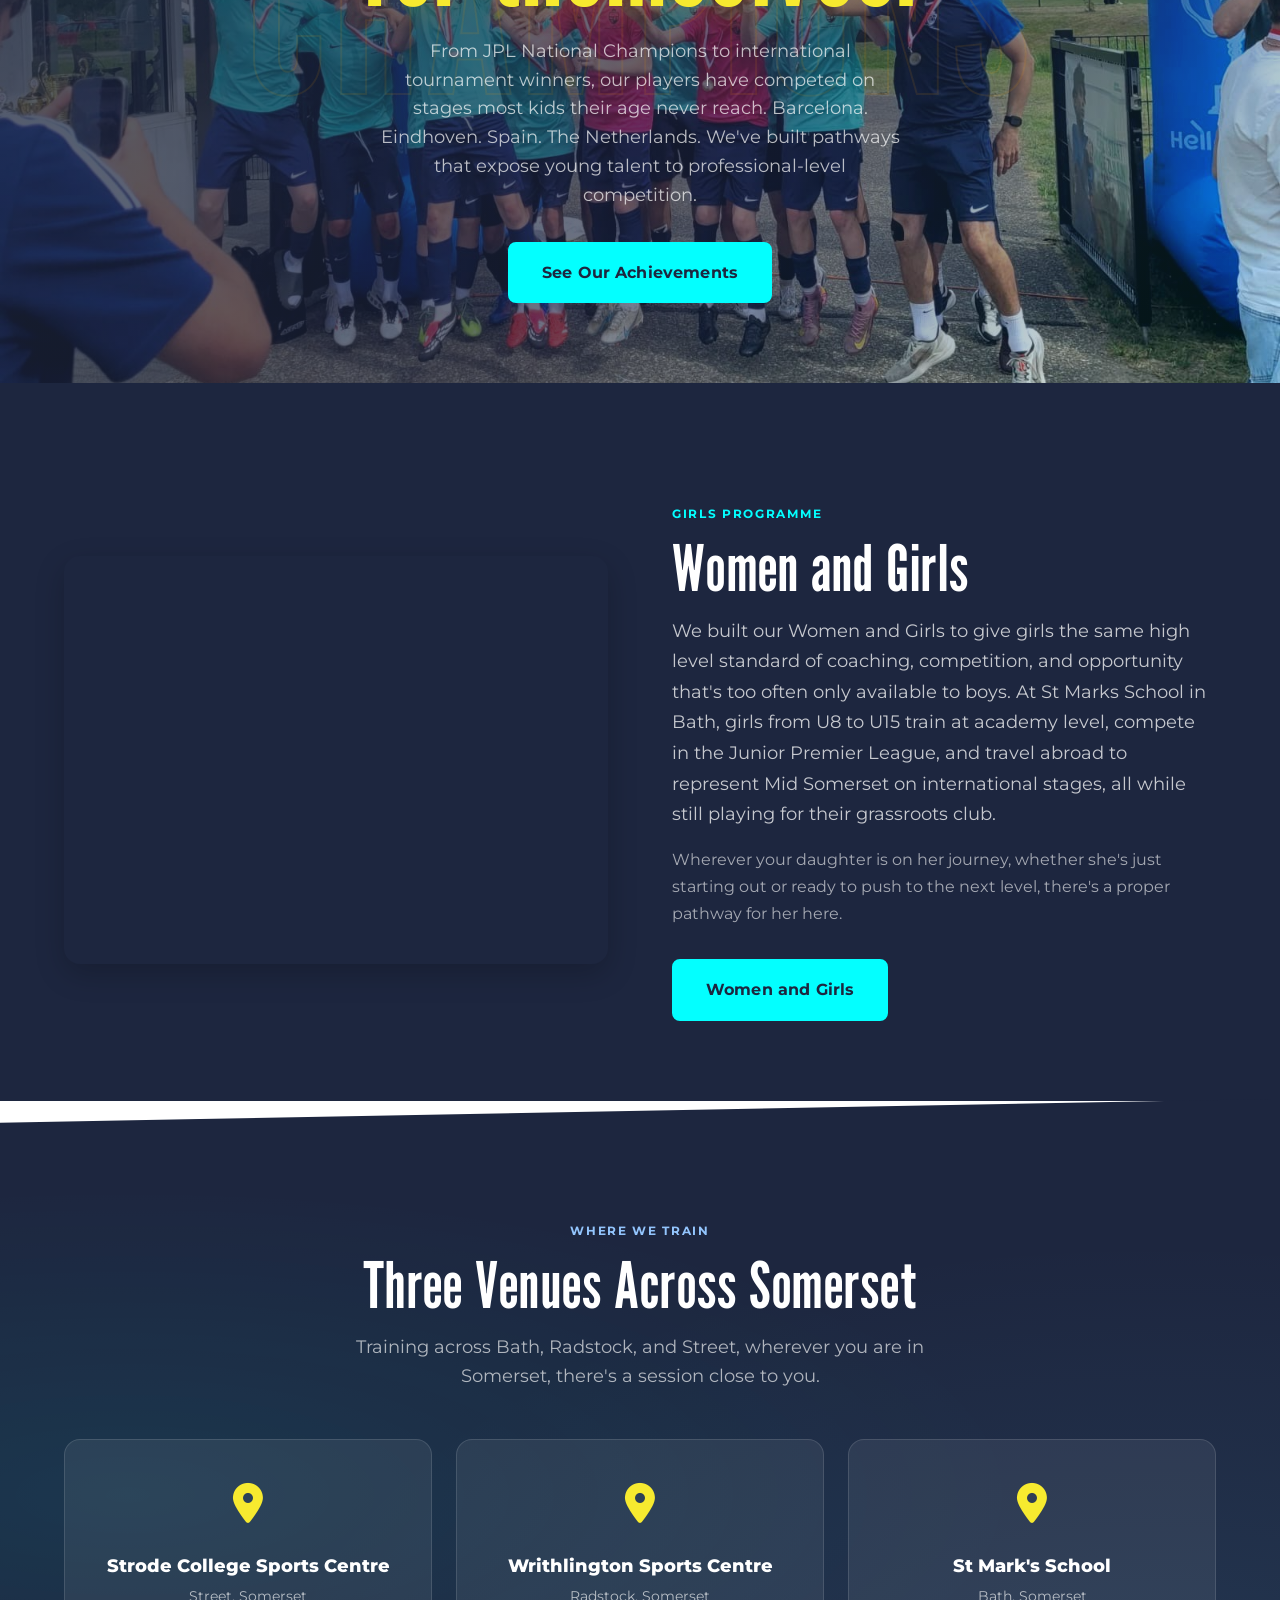
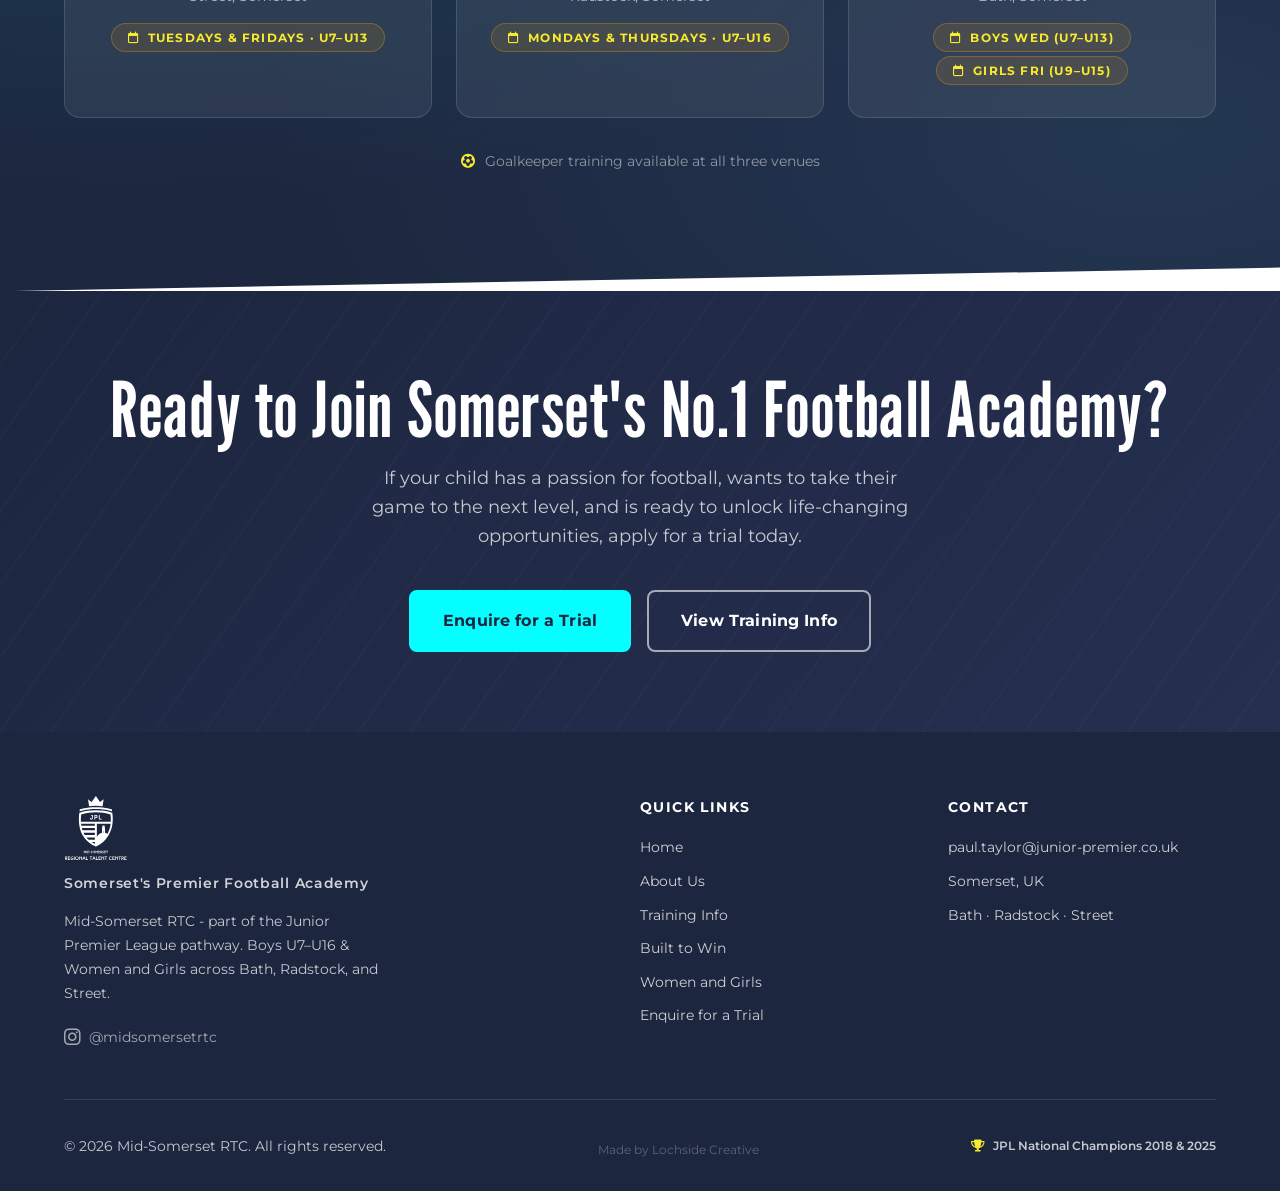
==== commit 1b1d4c75: "Update ticker with Eindhoven/Kempense wins; split Bath venue days - Ticker now lists all 7 achieveme" ====
--- a/index.html
+++ b/index.html
@@ -89,14 +89,24 @@
 
       <div class="hero__ticker" aria-hidden="true">
         <div class="hero__ticker-track">
-          <span>Radstock · Bath · Street</span><span class="sep">·</span>
-          <span>Kempense Meren Cup 2026 Winners</span><span class="sep">·</span>
-          <span>JPL National Champions 2018 &amp; 2025</span><span class="sep">·</span>
+          <span>Eindhoven Cup Winners 2026 – U8s</span><span class="sep">·</span>
+          <span>Eindhoven Cup Winners 2026 – U9s</span><span class="sep">·</span>
+          <span>Eindhoven Cup Winners 2026 – U10s</span><span class="sep">·</span>
+          <span>Eindhoven Cup Winners 2026 – U11s</span><span class="sep">·</span>
+          <span>Kempense Meren Cup Winners 2026 – U15s</span><span class="sep">·</span>
+          <span>JPL National Champions – 2018</span><span class="sep">·</span>
+          <span>JPL National Champions – 2025</span><span class="sep">·</span>
           <span>Junior Premier League Pathway</span><span class="sep">·</span>
           <span>Radstock · Bath · Street</span><span class="sep">·</span>
-          <span>Kempense Meren Cup 2026 Winners</span><span class="sep">·</span>
-          <span>JPL National Champions 2018 &amp; 2025</span><span class="sep">·</span>
+          <span>Eindhoven Cup Winners 2026 – U8s</span><span class="sep">·</span>
+          <span>Eindhoven Cup Winners 2026 – U9s</span><span class="sep">·</span>
+          <span>Eindhoven Cup Winners 2026 – U10s</span><span class="sep">·</span>
+          <span>Eindhoven Cup Winners 2026 – U11s</span><span class="sep">·</span>
+          <span>Kempense Meren Cup Winners 2026 – U15s</span><span class="sep">·</span>
+          <span>JPL National Champions – 2018</span><span class="sep">·</span>
+          <span>JPL National Champions – 2025</span><span class="sep">·</span>
           <span>Junior Premier League Pathway</span><span class="sep">·</span>
+          <span>Radstock · Bath · Street</span><span class="sep">·</span>
         </div>
       </div>
     </section>
@@ -260,7 +270,8 @@
             <div class="location-card__icon"><i class="fa-solid fa-location-dot"></i></div>
             <div class="location-card__venue">St Mark's School</div>
             <div class="location-card__town">Bath, Somerset</div>
-            <div class="location-card__days"><i class="fa-regular fa-calendar"></i> Boys Wed (U7–U13) · Girls Fri (U9–U15)</div>
+            <div class="location-card__days"><i class="fa-regular fa-calendar"></i> Boys Wed (U7–U13)</div>
+            <div class="location-card__days" style="margin-top: var(--space-1);"><i class="fa-regular fa-calendar"></i> Girls Fri (U9–U15)</div>
           </div>
         </div>
 
